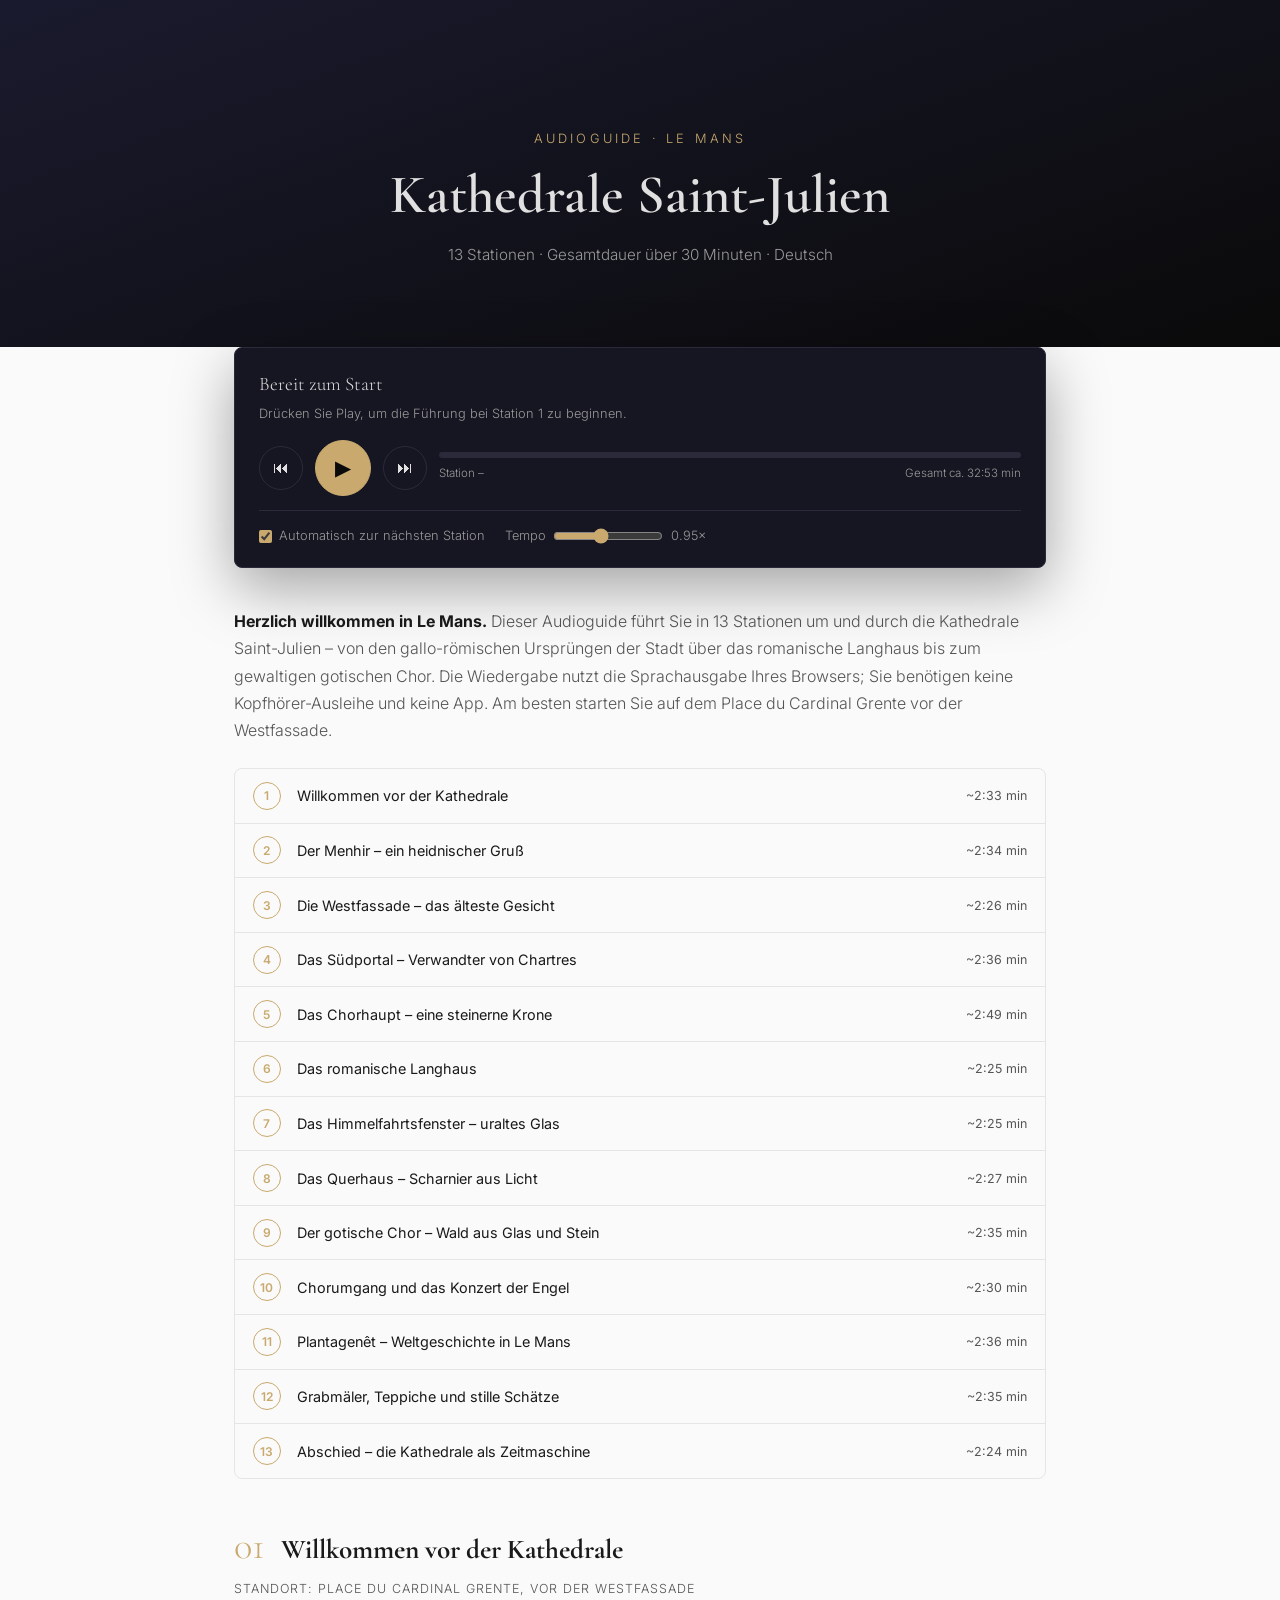
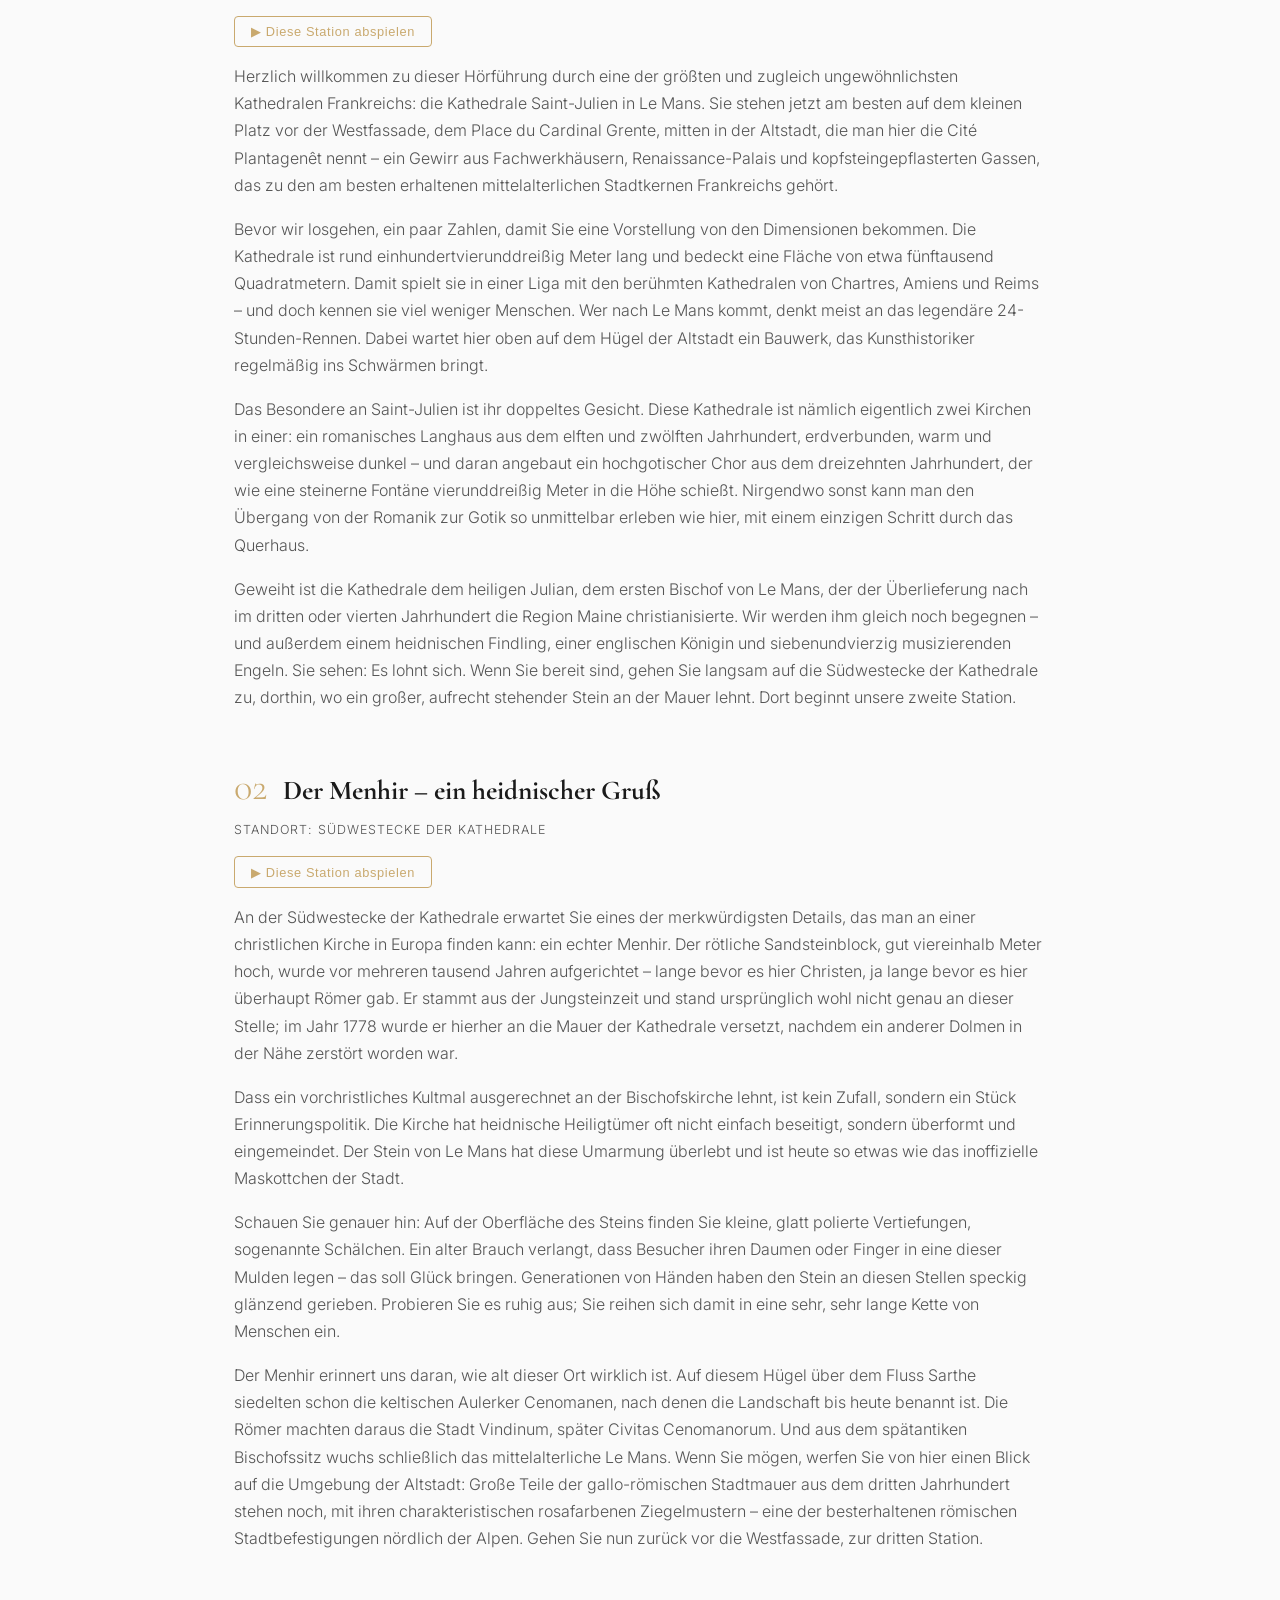
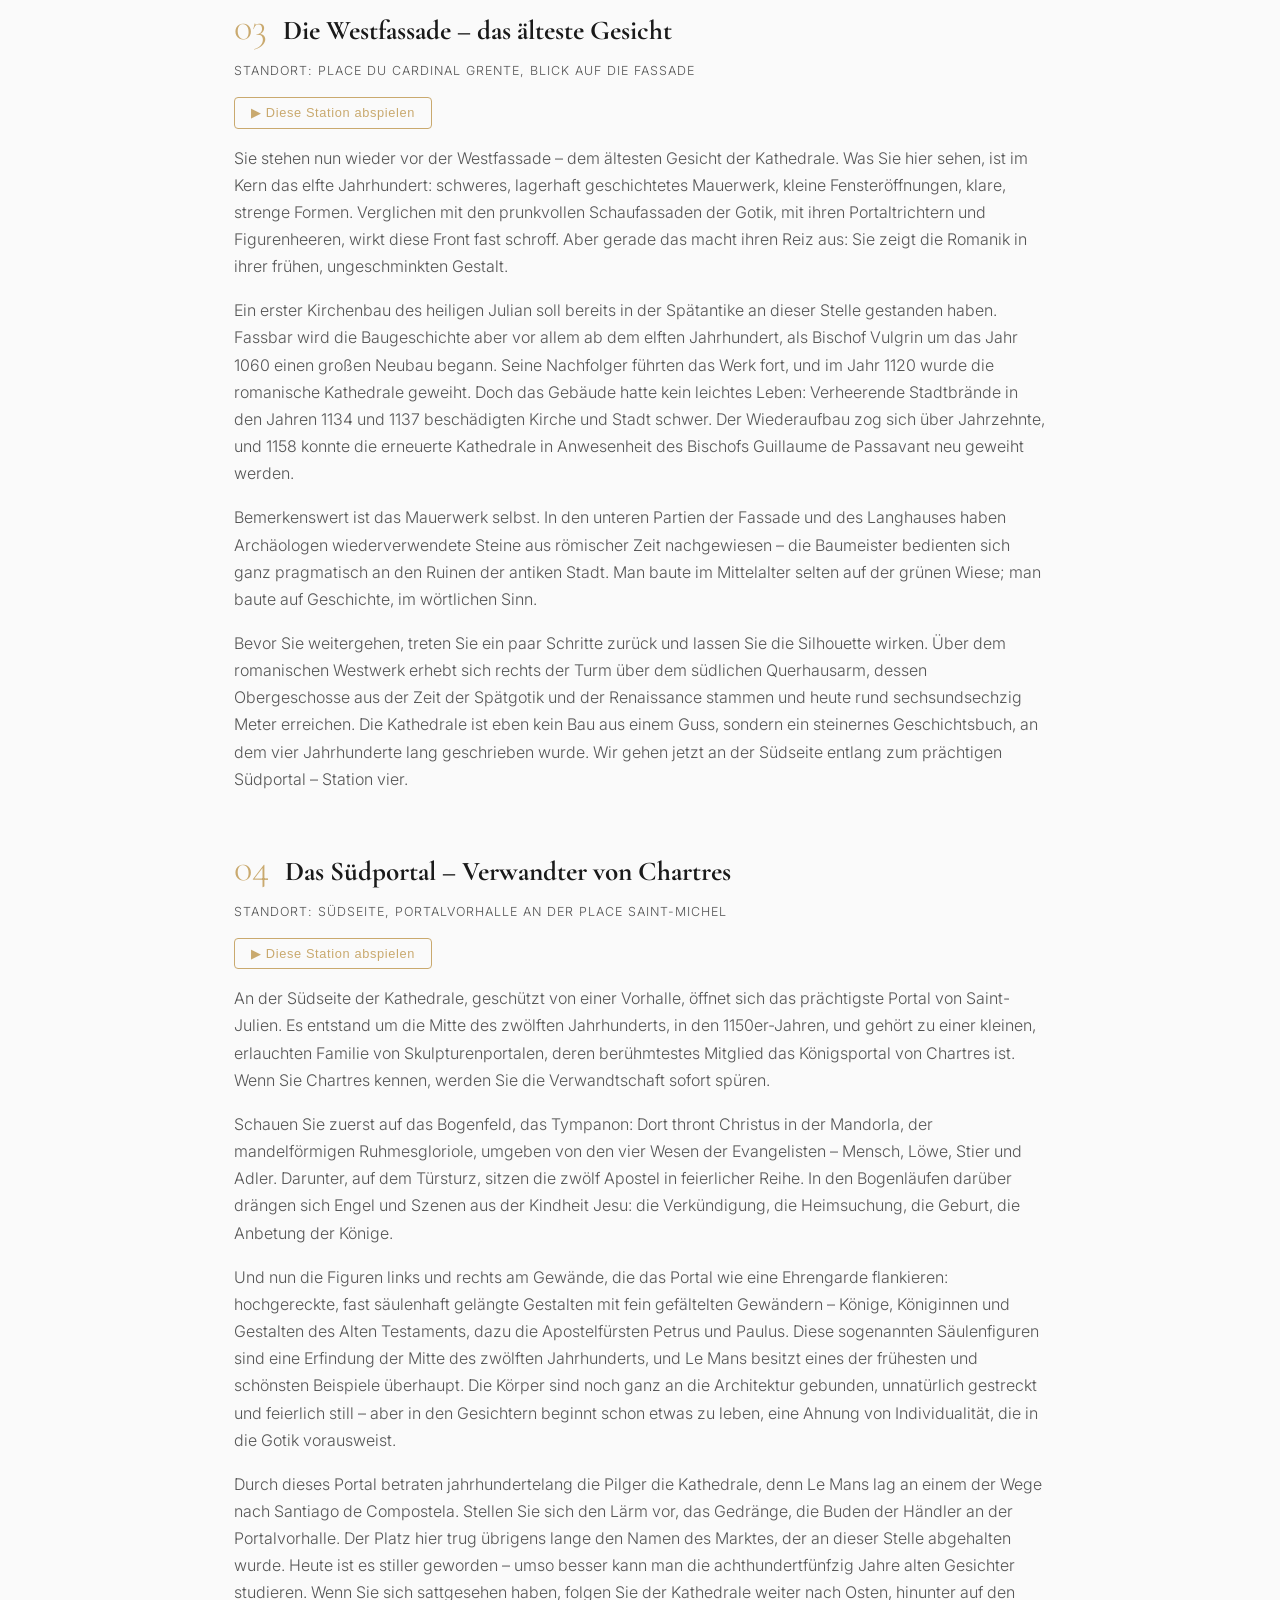
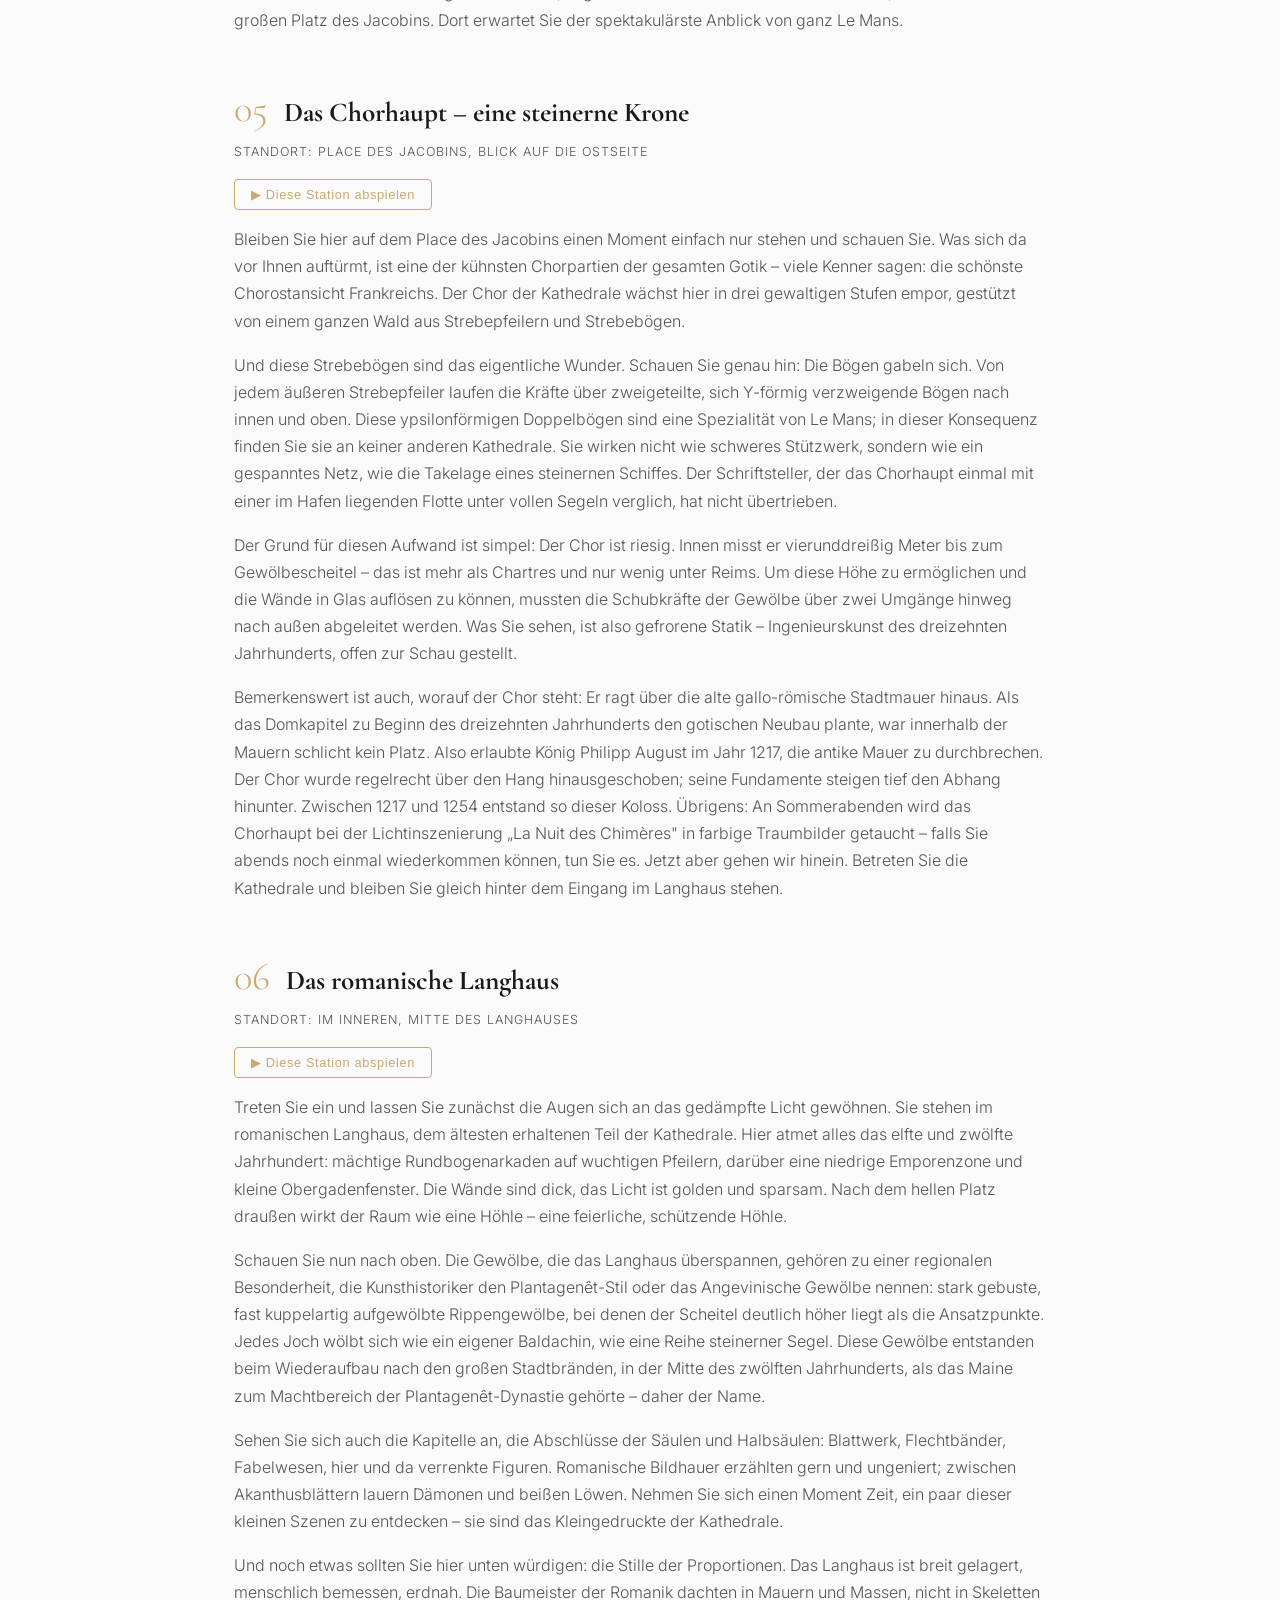
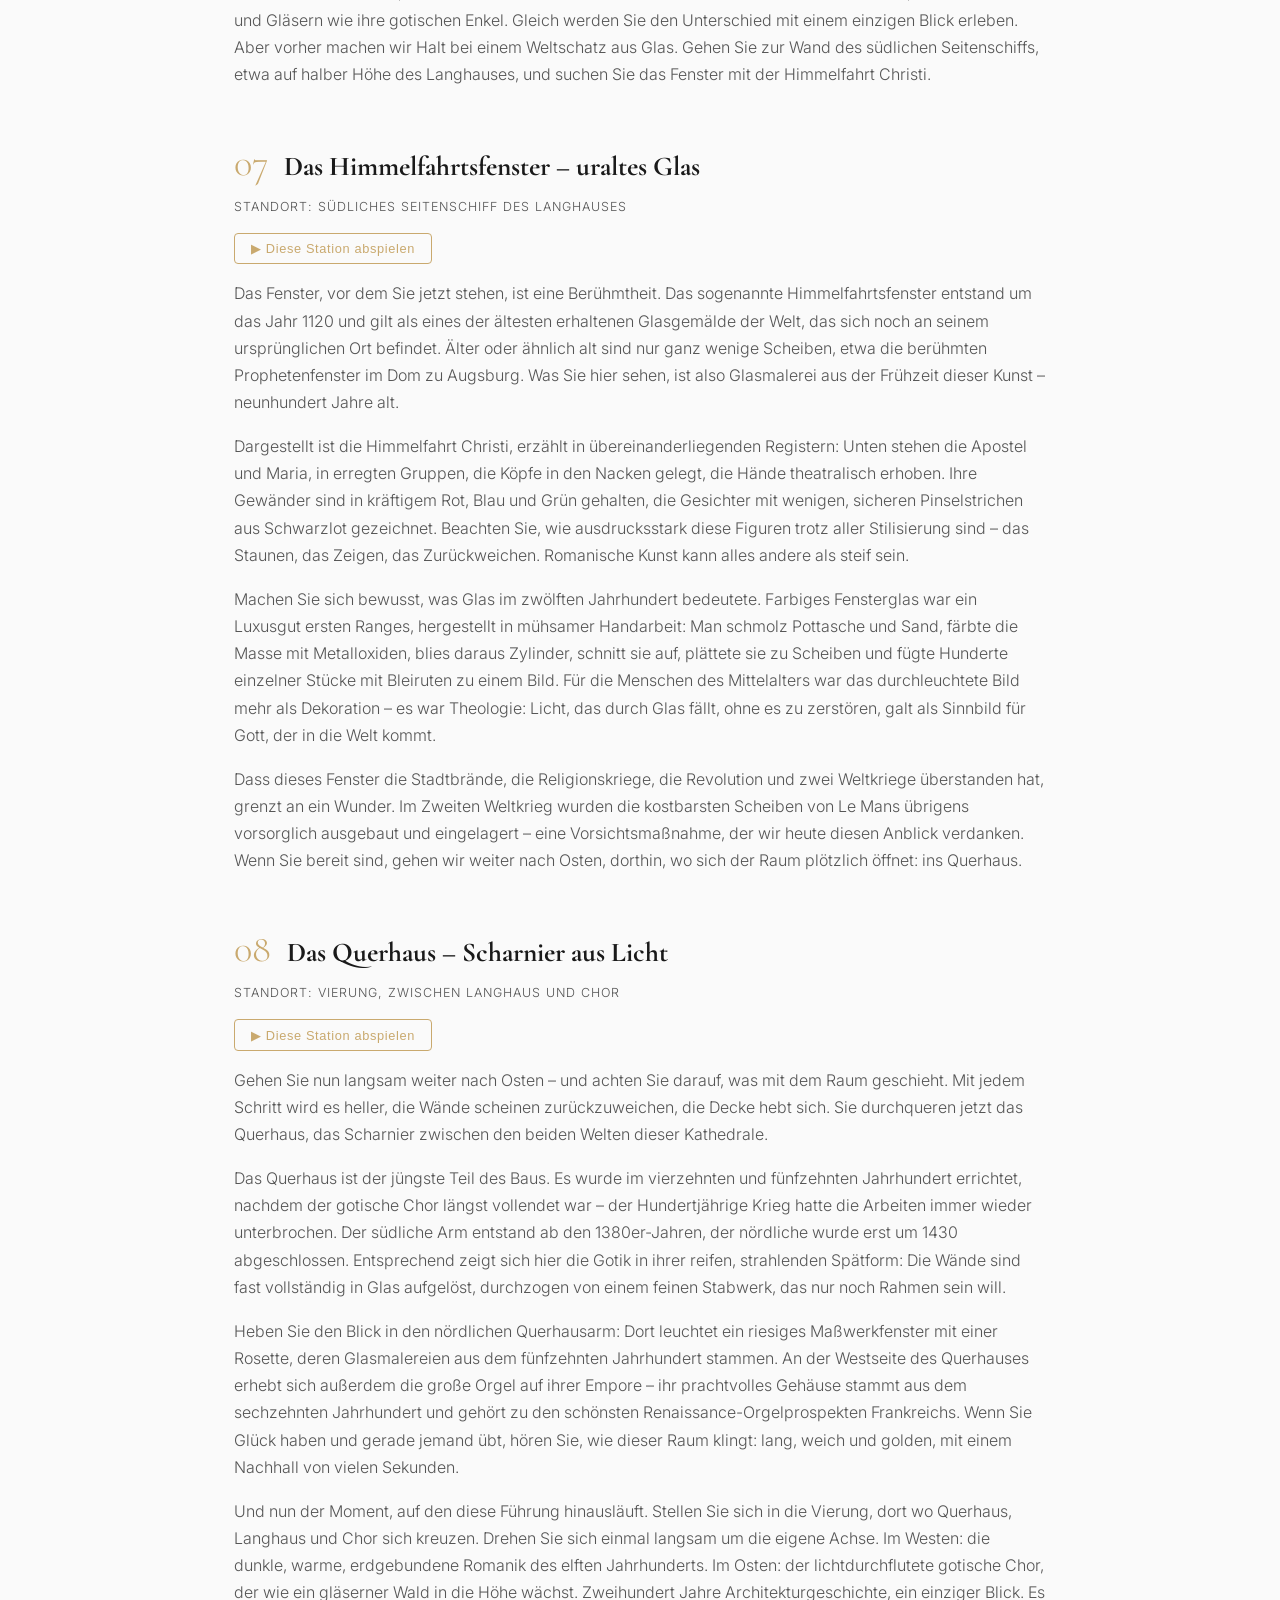
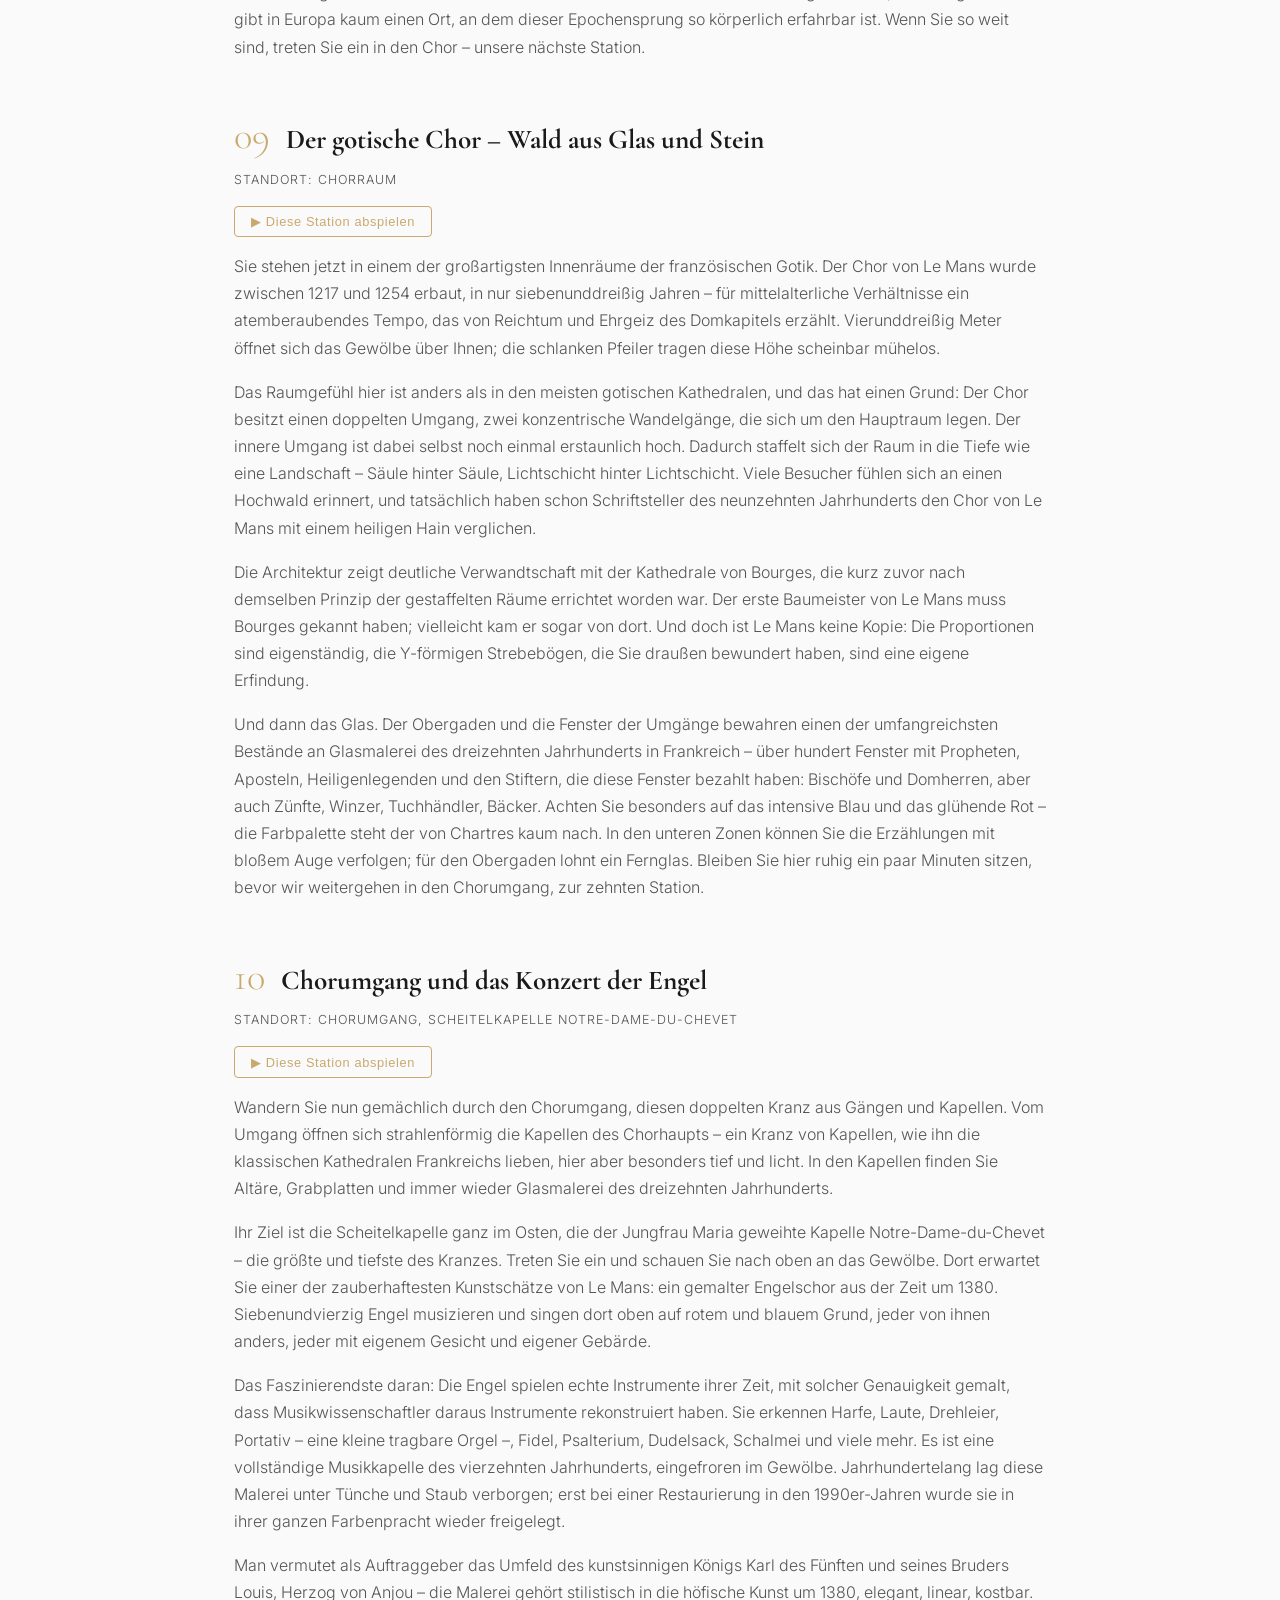
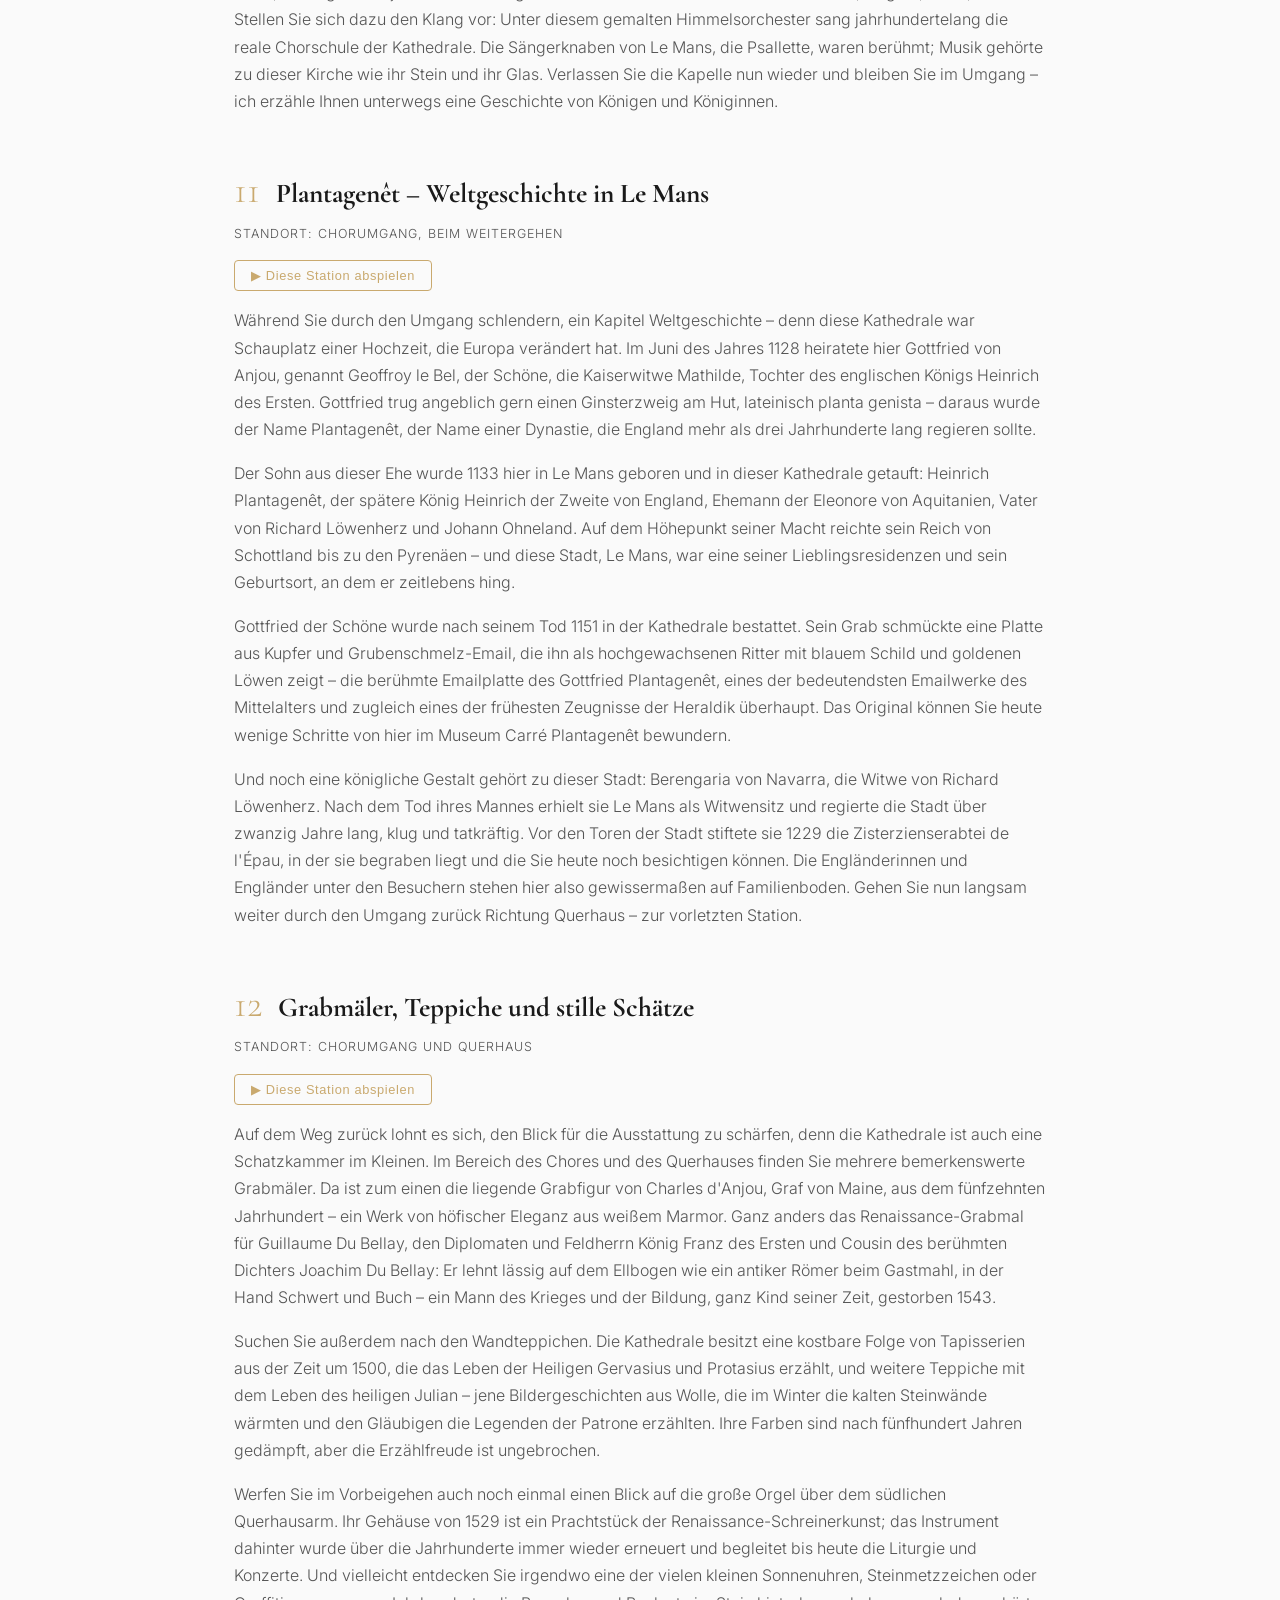
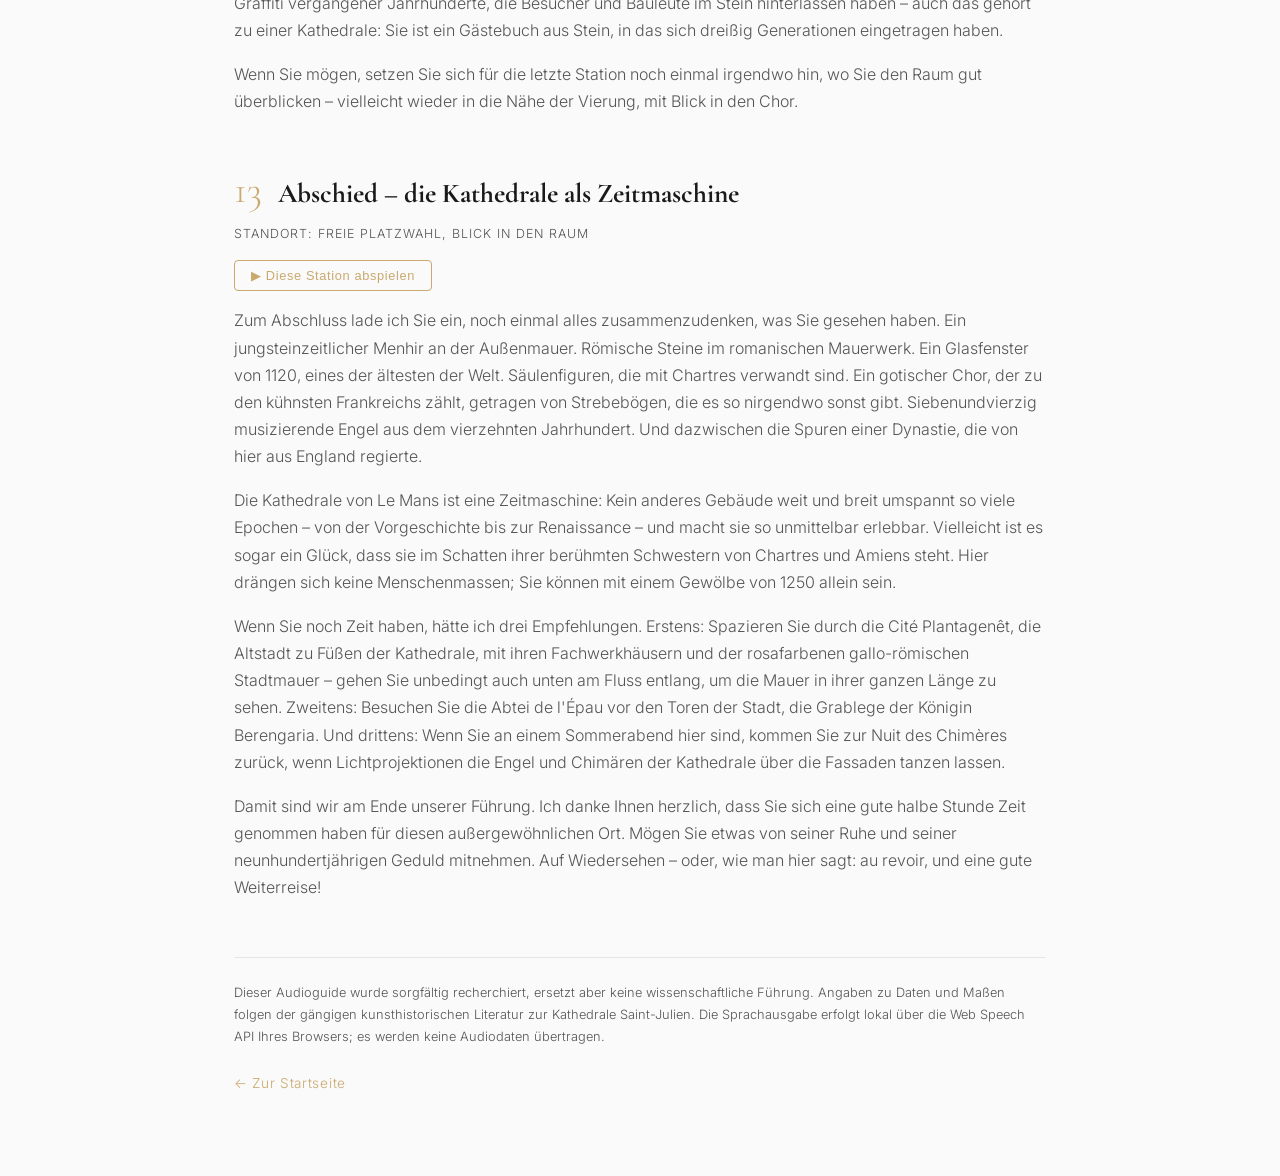
==== audioguide-le-mans.html @ 5ceef184 "Add 30+ minute German audioguide for Le Mans Cathedral 13-station self-guided tour of the Cathédrale" ====
<!DOCTYPE html>
<html lang="de">
<head>
    <meta charset="UTF-8">
    <meta name="viewport" content="width=device-width, initial-scale=1.0, viewport-fit=cover">
    <meta name="description" content="Audioguide für die Kathedrale Saint-Julien in Le Mans – 13 Stationen, über 30 Minuten Hörführung auf Deutsch.">
    <meta property="og:title" content="Audioguide – Kathedrale Saint-Julien, Le Mans">
    <meta property="og:description" content="Hörführung durch die Kathedrale von Le Mans: 13 Stationen, über 30 Minuten, auf Deutsch.">
    <meta property="og:type" content="website">
    <title>Audioguide – Kathedrale Saint-Julien, Le Mans</title>
    <link rel="preconnect" href="https://fonts.googleapis.com">
    <link rel="preconnect" href="https://fonts.gstatic.com" crossorigin>
    <link href="https://fonts.googleapis.com/css2?family=Inter:wght@300;400;500;600;700;800&family=Cormorant+Garamond:ital,wght@0,400;0,600;1,400;1,600&display=swap" rel="stylesheet">
    <link rel="stylesheet" href="style.css">
    <style>
        /* ===== Audioguide page ===== */
        .ag-hero {
            position: relative;
            padding: 8rem 0 5rem;
            background: linear-gradient(160deg, var(--secondary) 0%, var(--primary) 100%);
            color: var(--text-light);
            text-align: center;
        }
        .ag-eyebrow {
            font-size: 0.8rem;
            letter-spacing: 0.25em;
            text-transform: uppercase;
            color: var(--accent);
            margin-bottom: 1rem;
        }
        .ag-hero h1 {
            font-family: var(--font-serif);
            font-weight: 600;
            font-size: clamp(2rem, 5vw, 3.4rem);
            line-height: 1.1;
            margin-bottom: 1rem;
        }
        .ag-hero .ag-sub {
            color: var(--text-muted);
            font-size: 0.95rem;
        }
        .ag-narrow { max-width: 860px; margin: 0 auto; }
        .ag-section { padding: 3rem 0 5rem; }

        /* Sticky player */
        .ag-player {
            position: sticky;
            top: 0;
            z-index: 50;
            background: var(--bg-card-dark);
            border: 1px solid var(--border-dark);
            border-radius: var(--radius-lg);
            padding: 1.25rem 1.5rem;
            margin-top: -3rem;
            box-shadow: 0 20px 60px rgba(0,0,0,0.35);
            color: var(--text-light);
        }
        .ag-player-title {
            font-family: var(--font-serif);
            font-size: 1.2rem;
            margin-bottom: 0.15rem;
        }
        .ag-player-meta {
            color: var(--text-muted);
            font-size: 0.8rem;
            margin-bottom: 0.9rem;
        }
        .ag-controls {
            display: flex;
            align-items: center;
            gap: 0.75rem;
            flex-wrap: wrap;
        }
        .ag-btn {
            appearance: none;
            border: 1px solid var(--border-dark);
            background: transparent;
            color: var(--text-light);
            border-radius: 50%;
            width: 44px;
            height: 44px;
            display: inline-flex;
            align-items: center;
            justify-content: center;
            cursor: pointer;
            transition: all var(--transition);
            font-size: 1rem;
        }
        .ag-btn:hover { border-color: var(--accent); color: var(--accent); }
        .ag-btn-play {
            width: 56px;
            height: 56px;
            background: var(--accent);
            border-color: var(--accent);
            color: var(--primary);
            font-size: 1.3rem;
        }
        .ag-btn-play:hover { background: var(--accent-light); color: var(--primary); }
        .ag-progress-wrap { flex: 1 1 180px; min-width: 140px; }
        .ag-progress {
            height: 6px;
            background: var(--border-dark);
            border-radius: 3px;
            overflow: hidden;
        }
        .ag-progress-bar {
            height: 100%;
            width: 0%;
            background: var(--accent);
            border-radius: 3px;
            transition: width 0.4s linear;
        }
        .ag-progress-label {
            font-size: 0.72rem;
            color: var(--text-muted);
            margin-top: 0.35rem;
            display: flex;
            justify-content: space-between;
        }
        .ag-options {
            display: flex;
            align-items: center;
            gap: 1.25rem;
            flex-wrap: wrap;
            margin-top: 0.9rem;
            padding-top: 0.9rem;
            border-top: 1px solid var(--border-dark);
            font-size: 0.8rem;
            color: var(--text-muted);
        }
        .ag-options label { display: inline-flex; align-items: center; gap: 0.45rem; cursor: pointer; }
        .ag-options input[type="range"] { accent-color: var(--accent); width: 110px; }
        .ag-options input[type="checkbox"] { accent-color: var(--accent); }
        .ag-voice-hint { font-size: 0.72rem; color: var(--text-muted); }
        .ag-unsupported {
            display: none;
            margin-top: 0.9rem;
            font-size: 0.8rem;
            color: #e0a0a0;
        }

        /* Intro / overview */
        .ag-intro { margin: 2.5rem 0 1.5rem; color: var(--text-dark-muted); }
        .ag-intro strong { color: var(--text-dark); }
        .ag-toc {
            margin: 1.5rem 0 3rem;
            border: 1px solid var(--border-light);
            border-radius: var(--radius-lg);
            overflow: hidden;
        }
        .ag-toc-item {
            display: flex;
            align-items: center;
            gap: 1rem;
            width: 100%;
            text-align: left;
            appearance: none;
            background: transparent;
            border: none;
            border-bottom: 1px solid var(--border-light);
            padding: 0.8rem 1.1rem;
            cursor: pointer;
            font-family: var(--font-sans);
            font-size: 0.9rem;
            color: var(--text-dark);
            transition: background var(--transition);
        }
        .ag-toc-item:last-child { border-bottom: none; }
        .ag-toc-item:hover { background: #f0ece3; }
        .ag-toc-item .num {
            flex-shrink: 0;
            width: 28px; height: 28px;
            border-radius: 50%;
            border: 1px solid var(--accent);
            color: var(--accent);
            display: inline-flex;
            align-items: center;
            justify-content: center;
            font-size: 0.75rem;
            font-weight: 600;
        }
        .ag-toc-item .dur { margin-left: auto; color: var(--text-dark-muted); font-size: 0.78rem; white-space: nowrap; }
        .ag-toc-item.active { background: #f0ece3; }
        .ag-toc-item.active .num { background: var(--accent); color: #fff; }

        /* Stations */
        .ag-station {
            margin-bottom: 3.5rem;
            scroll-margin-top: 220px;
        }
        .ag-station-head {
            display: flex;
            align-items: baseline;
            gap: 1rem;
            margin-bottom: 0.75rem;
        }
        .ag-station-num {
            font-family: var(--font-serif);
            font-size: 2.4rem;
            color: var(--accent);
            line-height: 1;
        }
        .ag-station h2 {
            font-family: var(--font-serif);
            font-size: 1.7rem;
            color: var(--text-dark);
            line-height: 1.2;
        }
        .ag-station-loc {
            font-size: 0.78rem;
            letter-spacing: 0.08em;
            text-transform: uppercase;
            color: var(--text-dark-muted);
            margin-bottom: 1rem;
        }
        .ag-station-actions { margin-bottom: 1rem; }
        .ag-play-station {
            appearance: none;
            border: 1px solid var(--accent);
            background: transparent;
            color: var(--accent);
            border-radius: var(--radius);
            padding: 0.45rem 1rem;
            font-size: 0.8rem;
            letter-spacing: 0.05em;
            cursor: pointer;
            transition: all var(--transition);
        }
        .ag-play-station:hover { background: var(--accent); color: #fff; }
        .ag-station.playing .ag-play-station { background: var(--accent); color: #fff; }
        .ag-text p { margin-bottom: 1.05rem; color: var(--text-dark-muted); }
        .ag-text p.spoken-now { color: var(--text-dark); }
        .ag-station.playing .ag-station-num { animation: ag-pulse 2s ease-in-out infinite; }
        @keyframes ag-pulse {
            0%, 100% { opacity: 1; }
            50% { opacity: 0.45; }
        }

        .ag-footer-note {
            margin-top: 3rem;
            padding-top: 1.5rem;
            border-top: 1px solid var(--border-light);
            font-size: 0.8rem;
            color: var(--text-dark-muted);
        }
        .ag-back {
            display: inline-block;
            margin-top: 1.5rem;
            font-size: 0.85rem;
            letter-spacing: 0.05em;
            color: var(--accent);
        }

        @media (max-width: 600px) {
            .ag-player { padding: 1rem; margin-left: -0.5rem; margin-right: -0.5rem; }
            .ag-station { scroll-margin-top: 260px; }
        }
    </style>
</head>
<body>

    <!-- Hero -->
    <header class="ag-hero">
        <div class="container ag-narrow">
            <p class="ag-eyebrow">Audioguide · Le Mans</p>
            <h1>Kathedrale Saint-Julien</h1>
            <p class="ag-sub">13 Stationen · Gesamtdauer über 30 Minuten · Deutsch</p>
        </div>
    </header>

    <section class="ag-section">
        <div class="container ag-narrow">

            <!-- Player -->
            <div class="ag-player" id="agPlayer">
                <p class="ag-player-title" id="agNowTitle">Bereit zum Start</p>
                <p class="ag-player-meta" id="agNowMeta">Drücken Sie Play, um die Führung bei Station 1 zu beginnen.</p>
                <div class="ag-controls">
                    <button class="ag-btn" id="agPrev" aria-label="Vorherige Station" title="Vorherige Station">⏮</button>
                    <button class="ag-btn ag-btn-play" id="agPlay" aria-label="Abspielen / Pause" title="Abspielen / Pause">▶</button>
                    <button class="ag-btn" id="agNext" aria-label="Nächste Station" title="Nächste Station">⏭</button>
                    <div class="ag-progress-wrap">
                        <div class="ag-progress"><div class="ag-progress-bar" id="agBar"></div></div>
                        <div class="ag-progress-label">
                            <span id="agStationLabel">Station –</span>
                            <span id="agTotalLabel"></span>
                        </div>
                    </div>
                </div>
                <div class="ag-options">
                    <label><input type="checkbox" id="agAuto" checked> Automatisch zur nächsten Station</label>
                    <label>Tempo <input type="range" id="agRate" min="0.7" max="1.3" step="0.05" value="0.95"> <span id="agRateVal">0.95×</span></label>
                    <span class="ag-voice-hint" id="agVoiceHint"></span>
                </div>
                <p class="ag-unsupported" id="agUnsupported">
                    Ihr Browser unterstützt leider keine Sprachausgabe (Web Speech API).
                    Sie können die Texte der Stationen unten in Ruhe selbst lesen.
                </p>
            </div>

            <!-- Intro -->
            <div class="ag-intro">
                <p><strong>Herzlich willkommen in Le Mans.</strong> Dieser Audioguide führt Sie in 13 Stationen um und durch die Kathedrale Saint-Julien – von den gallo-römischen Ursprüngen der Stadt über das romanische Langhaus bis zum gewaltigen gotischen Chor. Die Wiedergabe nutzt die Sprachausgabe Ihres Browsers; Sie benötigen keine Kopfhörer-Ausleihe und keine App. Am besten starten Sie auf dem Place du Cardinal Grente vor der Westfassade.</p>
            </div>

            <!-- Table of contents (filled by JS) -->
            <div class="ag-toc" id="agToc"></div>

            <!-- Stations -->

            <article class="ag-station" data-station="1" id="station-1">
                <div class="ag-station-head">
                    <span class="ag-station-num">01</span>
                    <h2>Willkommen vor der Kathedrale</h2>
                </div>
                <p class="ag-station-loc">Standort: Place du Cardinal Grente, vor der Westfassade</p>
                <div class="ag-station-actions"><button class="ag-play-station">▶ Diese Station abspielen</button></div>
                <div class="ag-text">
                    <p>Herzlich willkommen zu dieser Hörführung durch eine der größten und zugleich ungewöhnlichsten Kathedralen Frankreichs: die Kathedrale Saint-Julien in Le Mans. Sie stehen jetzt am besten auf dem kleinen Platz vor der Westfassade, dem Place du Cardinal Grente, mitten in der Altstadt, die man hier die Cité Plantagenêt nennt – ein Gewirr aus Fachwerkhäusern, Renaissance-Palais und kopfsteingepflasterten Gassen, das zu den am besten erhaltenen mittelalterlichen Stadtkernen Frankreichs gehört.</p>
                    <p>Bevor wir losgehen, ein paar Zahlen, damit Sie eine Vorstellung von den Dimensionen bekommen. Die Kathedrale ist rund einhundertvierunddreißig Meter lang und bedeckt eine Fläche von etwa fünftausend Quadratmetern. Damit spielt sie in einer Liga mit den berühmten Kathedralen von Chartres, Amiens und Reims – und doch kennen sie viel weniger Menschen. Wer nach Le Mans kommt, denkt meist an das legendäre 24-Stunden-Rennen. Dabei wartet hier oben auf dem Hügel der Altstadt ein Bauwerk, das Kunsthistoriker regelmäßig ins Schwärmen bringt.</p>
                    <p>Das Besondere an Saint-Julien ist ihr doppeltes Gesicht. Diese Kathedrale ist nämlich eigentlich zwei Kirchen in einer: ein romanisches Langhaus aus dem elften und zwölften Jahrhundert, erdverbunden, warm und vergleichsweise dunkel – und daran angebaut ein hochgotischer Chor aus dem dreizehnten Jahrhundert, der wie eine steinerne Fontäne vierunddreißig Meter in die Höhe schießt. Nirgendwo sonst kann man den Übergang von der Romanik zur Gotik so unmittelbar erleben wie hier, mit einem einzigen Schritt durch das Querhaus.</p>
                    <p>Geweiht ist die Kathedrale dem heiligen Julian, dem ersten Bischof von Le Mans, der der Überlieferung nach im dritten oder vierten Jahrhundert die Region Maine christianisierte. Wir werden ihm gleich noch begegnen – und außerdem einem heidnischen Findling, einer englischen Königin und siebenundvierzig musizierenden Engeln. Sie sehen: Es lohnt sich. Wenn Sie bereit sind, gehen Sie langsam auf die Südwestecke der Kathedrale zu, dorthin, wo ein großer, aufrecht stehender Stein an der Mauer lehnt. Dort beginnt unsere zweite Station.</p>
                </div>
            </article>

            <article class="ag-station" data-station="2" id="station-2">
                <div class="ag-station-head">
                    <span class="ag-station-num">02</span>
                    <h2>Der Menhir – ein heidnischer Gruß</h2>
                </div>
                <p class="ag-station-loc">Standort: Südwestecke der Kathedrale</p>
                <div class="ag-station-actions"><button class="ag-play-station">▶ Diese Station abspielen</button></div>
                <div class="ag-text">
                    <p>An der Südwestecke der Kathedrale erwartet Sie eines der merkwürdigsten Details, das man an einer christlichen Kirche in Europa finden kann: ein echter Menhir. Der rötliche Sandsteinblock, gut viereinhalb Meter hoch, wurde vor mehreren tausend Jahren aufgerichtet – lange bevor es hier Christen, ja lange bevor es hier überhaupt Römer gab. Er stammt aus der Jungsteinzeit und stand ursprünglich wohl nicht genau an dieser Stelle; im Jahr 1778 wurde er hierher an die Mauer der Kathedrale versetzt, nachdem ein anderer Dolmen in der Nähe zerstört worden war.</p>
                    <p>Dass ein vorchristliches Kultmal ausgerechnet an der Bischofskirche lehnt, ist kein Zufall, sondern ein Stück Erinnerungspolitik. Die Kirche hat heidnische Heiligtümer oft nicht einfach beseitigt, sondern überformt und eingemeindet. Der Stein von Le Mans hat diese Umarmung überlebt und ist heute so etwas wie das inoffizielle Maskottchen der Stadt.</p>
                    <p>Schauen Sie genauer hin: Auf der Oberfläche des Steins finden Sie kleine, glatt polierte Vertiefungen, sogenannte Schälchen. Ein alter Brauch verlangt, dass Besucher ihren Daumen oder Finger in eine dieser Mulden legen – das soll Glück bringen. Generationen von Händen haben den Stein an diesen Stellen speckig glänzend gerieben. Probieren Sie es ruhig aus; Sie reihen sich damit in eine sehr, sehr lange Kette von Menschen ein.</p>
                    <p>Der Menhir erinnert uns daran, wie alt dieser Ort wirklich ist. Auf diesem Hügel über dem Fluss Sarthe siedelten schon die keltischen Aulerker Cenomanen, nach denen die Landschaft bis heute benannt ist. Die Römer machten daraus die Stadt Vindinum, später Civitas Cenomanorum. Und aus dem spätantiken Bischofssitz wuchs schließlich das mittelalterliche Le Mans. Wenn Sie mögen, werfen Sie von hier einen Blick auf die Umgebung der Altstadt: Große Teile der gallo-römischen Stadtmauer aus dem dritten Jahrhundert stehen noch, mit ihren charakteristischen rosafarbenen Ziegelmustern – eine der besterhaltenen römischen Stadtbefestigungen nördlich der Alpen. Gehen Sie nun zurück vor die Westfassade, zur dritten Station.</p>
                </div>
            </article>

            <article class="ag-station" data-station="3" id="station-3">
                <div class="ag-station-head">
                    <span class="ag-station-num">03</span>
                    <h2>Die Westfassade – das älteste Gesicht</h2>
                </div>
                <p class="ag-station-loc">Standort: Place du Cardinal Grente, Blick auf die Fassade</p>
                <div class="ag-station-actions"><button class="ag-play-station">▶ Diese Station abspielen</button></div>
                <div class="ag-text">
                    <p>Sie stehen nun wieder vor der Westfassade – dem ältesten Gesicht der Kathedrale. Was Sie hier sehen, ist im Kern das elfte Jahrhundert: schweres, lagerhaft geschichtetes Mauerwerk, kleine Fensteröffnungen, klare, strenge Formen. Verglichen mit den prunkvollen Schaufassaden der Gotik, mit ihren Portaltrichtern und Figurenheeren, wirkt diese Front fast schroff. Aber gerade das macht ihren Reiz aus: Sie zeigt die Romanik in ihrer frühen, ungeschminkten Gestalt.</p>
                    <p>Ein erster Kirchenbau des heiligen Julian soll bereits in der Spätantike an dieser Stelle gestanden haben. Fassbar wird die Baugeschichte aber vor allem ab dem elften Jahrhundert, als Bischof Vulgrin um das Jahr 1060 einen großen Neubau begann. Seine Nachfolger führten das Werk fort, und im Jahr 1120 wurde die romanische Kathedrale geweiht. Doch das Gebäude hatte kein leichtes Leben: Verheerende Stadtbrände in den Jahren 1134 und 1137 beschädigten Kirche und Stadt schwer. Der Wiederaufbau zog sich über Jahrzehnte, und 1158 konnte die erneuerte Kathedrale in Anwesenheit des Bischofs Guillaume de Passavant neu geweiht werden.</p>
                    <p>Bemerkenswert ist das Mauerwerk selbst. In den unteren Partien der Fassade und des Langhauses haben Archäologen wiederverwendete Steine aus römischer Zeit nachgewiesen – die Baumeister bedienten sich ganz pragmatisch an den Ruinen der antiken Stadt. Man baute im Mittelalter selten auf der grünen Wiese; man baute auf Geschichte, im wörtlichen Sinn.</p>
                    <p>Bevor Sie weitergehen, treten Sie ein paar Schritte zurück und lassen Sie die Silhouette wirken. Über dem romanischen Westwerk erhebt sich rechts der Turm über dem südlichen Querhausarm, dessen Obergeschosse aus der Zeit der Spätgotik und der Renaissance stammen und heute rund sechsundsechzig Meter erreichen. Die Kathedrale ist eben kein Bau aus einem Guss, sondern ein steinernes Geschichtsbuch, an dem vier Jahrhunderte lang geschrieben wurde. Wir gehen jetzt an der Südseite entlang zum prächtigen Südportal – Station vier.</p>
                </div>
            </article>

            <article class="ag-station" data-station="4" id="station-4">
                <div class="ag-station-head">
                    <span class="ag-station-num">04</span>
                    <h2>Das Südportal – Verwandter von Chartres</h2>
                </div>
                <p class="ag-station-loc">Standort: Südseite, Portalvorhalle an der Place Saint-Michel</p>
                <div class="ag-station-actions"><button class="ag-play-station">▶ Diese Station abspielen</button></div>
                <div class="ag-text">
                    <p>An der Südseite der Kathedrale, geschützt von einer Vorhalle, öffnet sich das prächtigste Portal von Saint-Julien. Es entstand um die Mitte des zwölften Jahrhunderts, in den 1150er-Jahren, und gehört zu einer kleinen, erlauchten Familie von Skulpturenportalen, deren berühmtestes Mitglied das Königsportal von Chartres ist. Wenn Sie Chartres kennen, werden Sie die Verwandtschaft sofort spüren.</p>
                    <p>Schauen Sie zuerst auf das Bogenfeld, das Tympanon: Dort thront Christus in der Mandorla, der mandelförmigen Ruhmesgloriole, umgeben von den vier Wesen der Evangelisten – Mensch, Löwe, Stier und Adler. Darunter, auf dem Türsturz, sitzen die zwölf Apostel in feierlicher Reihe. In den Bogenläufen darüber drängen sich Engel und Szenen aus der Kindheit Jesu: die Verkündigung, die Heimsuchung, die Geburt, die Anbetung der Könige.</p>
                    <p>Und nun die Figuren links und rechts am Gewände, die das Portal wie eine Ehrengarde flankieren: hochgereckte, fast säulenhaft gelängte Gestalten mit fein gefältelten Gewändern – Könige, Königinnen und Gestalten des Alten Testaments, dazu die Apostelfürsten Petrus und Paulus. Diese sogenannten Säulenfiguren sind eine Erfindung der Mitte des zwölften Jahrhunderts, und Le Mans besitzt eines der frühesten und schönsten Beispiele überhaupt. Die Körper sind noch ganz an die Architektur gebunden, unnatürlich gestreckt und feierlich still – aber in den Gesichtern beginnt schon etwas zu leben, eine Ahnung von Individualität, die in die Gotik vorausweist.</p>
                    <p>Durch dieses Portal betraten jahrhundertelang die Pilger die Kathedrale, denn Le Mans lag an einem der Wege nach Santiago de Compostela. Stellen Sie sich den Lärm vor, das Gedränge, die Buden der Händler an der Portalvorhalle. Der Platz hier trug übrigens lange den Namen des Marktes, der an dieser Stelle abgehalten wurde. Heute ist es stiller geworden – umso besser kann man die achthundertfünfzig Jahre alten Gesichter studieren. Wenn Sie sich sattgesehen haben, folgen Sie der Kathedrale weiter nach Osten, hinunter auf den großen Platz des Jacobins. Dort erwartet Sie der spektakulärste Anblick von ganz Le Mans.</p>
                </div>
            </article>

            <article class="ag-station" data-station="5" id="station-5">
                <div class="ag-station-head">
                    <span class="ag-station-num">05</span>
                    <h2>Das Chorhaupt – eine steinerne Krone</h2>
                </div>
                <p class="ag-station-loc">Standort: Place des Jacobins, Blick auf die Ostseite</p>
                <div class="ag-station-actions"><button class="ag-play-station">▶ Diese Station abspielen</button></div>
                <div class="ag-text">
                    <p>Bleiben Sie hier auf dem Place des Jacobins einen Moment einfach nur stehen und schauen Sie. Was sich da vor Ihnen auftürmt, ist eine der kühnsten Chorpartien der gesamten Gotik – viele Kenner sagen: die schönste Chorostansicht Frankreichs. Der Chor der Kathedrale wächst hier in drei gewaltigen Stufen empor, gestützt von einem ganzen Wald aus Strebepfeilern und Strebebögen.</p>
                    <p>Und diese Strebebögen sind das eigentliche Wunder. Schauen Sie genau hin: Die Bögen gabeln sich. Von jedem äußeren Strebepfeiler laufen die Kräfte über zweigeteilte, sich Y-förmig verzweigende Bögen nach innen und oben. Diese ypsilonförmigen Doppelbögen sind eine Spezialität von Le Mans; in dieser Konsequenz finden Sie sie an keiner anderen Kathedrale. Sie wirken nicht wie schweres Stützwerk, sondern wie ein gespanntes Netz, wie die Takelage eines steinernen Schiffes. Der Schriftsteller, der das Chorhaupt einmal mit einer im Hafen liegenden Flotte unter vollen Segeln verglich, hat nicht übertrieben.</p>
                    <p>Der Grund für diesen Aufwand ist simpel: Der Chor ist riesig. Innen misst er vierunddreißig Meter bis zum Gewölbescheitel – das ist mehr als Chartres und nur wenig unter Reims. Um diese Höhe zu ermöglichen und die Wände in Glas auflösen zu können, mussten die Schubkräfte der Gewölbe über zwei Umgänge hinweg nach außen abgeleitet werden. Was Sie sehen, ist also gefrorene Statik – Ingenieurskunst des dreizehnten Jahrhunderts, offen zur Schau gestellt.</p>
                    <p>Bemerkenswert ist auch, worauf der Chor steht: Er ragt über die alte gallo-römische Stadtmauer hinaus. Als das Domkapitel zu Beginn des dreizehnten Jahrhunderts den gotischen Neubau plante, war innerhalb der Mauern schlicht kein Platz. Also erlaubte König Philipp August im Jahr 1217, die antike Mauer zu durchbrechen. Der Chor wurde regelrecht über den Hang hinausgeschoben; seine Fundamente steigen tief den Abhang hinunter. Zwischen 1217 und 1254 entstand so dieser Koloss. Übrigens: An Sommerabenden wird das Chorhaupt bei der Lichtinszenierung „La Nuit des Chimères" in farbige Traumbilder getaucht – falls Sie abends noch einmal wiederkommen können, tun Sie es. Jetzt aber gehen wir hinein. Betreten Sie die Kathedrale und bleiben Sie gleich hinter dem Eingang im Langhaus stehen.</p>
                </div>
            </article>

            <article class="ag-station" data-station="6" id="station-6">
                <div class="ag-station-head">
                    <span class="ag-station-num">06</span>
                    <h2>Das romanische Langhaus</h2>
                </div>
                <p class="ag-station-loc">Standort: Im Inneren, Mitte des Langhauses</p>
                <div class="ag-station-actions"><button class="ag-play-station">▶ Diese Station abspielen</button></div>
                <div class="ag-text">
                    <p>Treten Sie ein und lassen Sie zunächst die Augen sich an das gedämpfte Licht gewöhnen. Sie stehen im romanischen Langhaus, dem ältesten erhaltenen Teil der Kathedrale. Hier atmet alles das elfte und zwölfte Jahrhundert: mächtige Rundbogenarkaden auf wuchtigen Pfeilern, darüber eine niedrige Emporenzone und kleine Obergadenfenster. Die Wände sind dick, das Licht ist golden und sparsam. Nach dem hellen Platz draußen wirkt der Raum wie eine Höhle – eine feierliche, schützende Höhle.</p>
                    <p>Schauen Sie nun nach oben. Die Gewölbe, die das Langhaus überspannen, gehören zu einer regionalen Besonderheit, die Kunsthistoriker den Plantagenêt-Stil oder das Angevinische Gewölbe nennen: stark gebuste, fast kuppelartig aufgewölbte Rippengewölbe, bei denen der Scheitel deutlich höher liegt als die Ansatzpunkte. Jedes Joch wölbt sich wie ein eigener Baldachin, wie eine Reihe steinerner Segel. Diese Gewölbe entstanden beim Wiederaufbau nach den großen Stadtbränden, in der Mitte des zwölften Jahrhunderts, als das Maine zum Machtbereich der Plantagenêt-Dynastie gehörte – daher der Name.</p>
                    <p>Sehen Sie sich auch die Kapitelle an, die Abschlüsse der Säulen und Halbsäulen: Blattwerk, Flechtbänder, Fabelwesen, hier und da verrenkte Figuren. Romanische Bildhauer erzählten gern und ungeniert; zwischen Akanthusblättern lauern Dämonen und beißen Löwen. Nehmen Sie sich einen Moment Zeit, ein paar dieser kleinen Szenen zu entdecken – sie sind das Kleingedruckte der Kathedrale.</p>
                    <p>Und noch etwas sollten Sie hier unten würdigen: die Stille der Proportionen. Das Langhaus ist breit gelagert, menschlich bemessen, erdnah. Die Baumeister der Romanik dachten in Mauern und Massen, nicht in Skeletten und Gläsern wie ihre gotischen Enkel. Gleich werden Sie den Unterschied mit einem einzigen Blick erleben. Aber vorher machen wir Halt bei einem Weltschatz aus Glas. Gehen Sie zur Wand des südlichen Seitenschiffs, etwa auf halber Höhe des Langhauses, und suchen Sie das Fenster mit der Himmelfahrt Christi.</p>
                </div>
            </article>

            <article class="ag-station" data-station="7" id="station-7">
                <div class="ag-station-head">
                    <span class="ag-station-num">07</span>
                    <h2>Das Himmelfahrtsfenster – uraltes Glas</h2>
                </div>
                <p class="ag-station-loc">Standort: Südliches Seitenschiff des Langhauses</p>
                <div class="ag-station-actions"><button class="ag-play-station">▶ Diese Station abspielen</button></div>
                <div class="ag-text">
                    <p>Das Fenster, vor dem Sie jetzt stehen, ist eine Berühmtheit. Das sogenannte Himmelfahrtsfenster entstand um das Jahr 1120 und gilt als eines der ältesten erhaltenen Glasgemälde der Welt, das sich noch an seinem ursprünglichen Ort befindet. Älter oder ähnlich alt sind nur ganz wenige Scheiben, etwa die berühmten Prophetenfenster im Dom zu Augsburg. Was Sie hier sehen, ist also Glasmalerei aus der Frühzeit dieser Kunst – neunhundert Jahre alt.</p>
                    <p>Dargestellt ist die Himmelfahrt Christi, erzählt in übereinanderliegenden Registern: Unten stehen die Apostel und Maria, in erregten Gruppen, die Köpfe in den Nacken gelegt, die Hände theatralisch erhoben. Ihre Gewänder sind in kräftigem Rot, Blau und Grün gehalten, die Gesichter mit wenigen, sicheren Pinselstrichen aus Schwarzlot gezeichnet. Beachten Sie, wie ausdrucksstark diese Figuren trotz aller Stilisierung sind – das Staunen, das Zeigen, das Zurückweichen. Romanische Kunst kann alles andere als steif sein.</p>
                    <p>Machen Sie sich bewusst, was Glas im zwölften Jahrhundert bedeutete. Farbiges Fensterglas war ein Luxusgut ersten Ranges, hergestellt in mühsamer Handarbeit: Man schmolz Pottasche und Sand, färbte die Masse mit Metalloxiden, blies daraus Zylinder, schnitt sie auf, plättete sie zu Scheiben und fügte Hunderte einzelner Stücke mit Bleiruten zu einem Bild. Für die Menschen des Mittelalters war das durchleuchtete Bild mehr als Dekoration – es war Theologie: Licht, das durch Glas fällt, ohne es zu zerstören, galt als Sinnbild für Gott, der in die Welt kommt.</p>
                    <p>Dass dieses Fenster die Stadtbrände, die Religionskriege, die Revolution und zwei Weltkriege überstanden hat, grenzt an ein Wunder. Im Zweiten Weltkrieg wurden die kostbarsten Scheiben von Le Mans übrigens vorsorglich ausgebaut und eingelagert – eine Vorsichtsmaßnahme, der wir heute diesen Anblick verdanken. Wenn Sie bereit sind, gehen wir weiter nach Osten, dorthin, wo sich der Raum plötzlich öffnet: ins Querhaus.</p>
                </div>
            </article>

            <article class="ag-station" data-station="8" id="station-8">
                <div class="ag-station-head">
                    <span class="ag-station-num">08</span>
                    <h2>Das Querhaus – Scharnier aus Licht</h2>
                </div>
                <p class="ag-station-loc">Standort: Vierung, zwischen Langhaus und Chor</p>
                <div class="ag-station-actions"><button class="ag-play-station">▶ Diese Station abspielen</button></div>
                <div class="ag-text">
                    <p>Gehen Sie nun langsam weiter nach Osten – und achten Sie darauf, was mit dem Raum geschieht. Mit jedem Schritt wird es heller, die Wände scheinen zurückzuweichen, die Decke hebt sich. Sie durchqueren jetzt das Querhaus, das Scharnier zwischen den beiden Welten dieser Kathedrale.</p>
                    <p>Das Querhaus ist der jüngste Teil des Baus. Es wurde im vierzehnten und fünfzehnten Jahrhundert errichtet, nachdem der gotische Chor längst vollendet war – der Hundertjährige Krieg hatte die Arbeiten immer wieder unterbrochen. Der südliche Arm entstand ab den 1380er-Jahren, der nördliche wurde erst um 1430 abgeschlossen. Entsprechend zeigt sich hier die Gotik in ihrer reifen, strahlenden Spätform: Die Wände sind fast vollständig in Glas aufgelöst, durchzogen von einem feinen Stabwerk, das nur noch Rahmen sein will.</p>
                    <p>Heben Sie den Blick in den nördlichen Querhausarm: Dort leuchtet ein riesiges Maßwerkfenster mit einer Rosette, deren Glasmalereien aus dem fünfzehnten Jahrhundert stammen. An der Westseite des Querhauses erhebt sich außerdem die große Orgel auf ihrer Empore – ihr prachtvolles Gehäuse stammt aus dem sechzehnten Jahrhundert und gehört zu den schönsten Renaissance-Orgelprospekten Frankreichs. Wenn Sie Glück haben und gerade jemand übt, hören Sie, wie dieser Raum klingt: lang, weich und golden, mit einem Nachhall von vielen Sekunden.</p>
                    <p>Und nun der Moment, auf den diese Führung hinausläuft. Stellen Sie sich in die Vierung, dort wo Querhaus, Langhaus und Chor sich kreuzen. Drehen Sie sich einmal langsam um die eigene Achse. Im Westen: die dunkle, warme, erdgebundene Romanik des elften Jahrhunderts. Im Osten: der lichtdurchflutete gotische Chor, der wie ein gläserner Wald in die Höhe wächst. Zweihundert Jahre Architekturgeschichte, ein einziger Blick. Es gibt in Europa kaum einen Ort, an dem dieser Epochensprung so körperlich erfahrbar ist. Wenn Sie so weit sind, treten Sie ein in den Chor – unsere nächste Station.</p>
                </div>
            </article>

            <article class="ag-station" data-station="9" id="station-9">
                <div class="ag-station-head">
                    <span class="ag-station-num">09</span>
                    <h2>Der gotische Chor – Wald aus Glas und Stein</h2>
                </div>
                <p class="ag-station-loc">Standort: Chorraum</p>
                <div class="ag-station-actions"><button class="ag-play-station">▶ Diese Station abspielen</button></div>
                <div class="ag-text">
                    <p>Sie stehen jetzt in einem der großartigsten Innenräume der französischen Gotik. Der Chor von Le Mans wurde zwischen 1217 und 1254 erbaut, in nur siebenunddreißig Jahren – für mittelalterliche Verhältnisse ein atemberaubendes Tempo, das von Reichtum und Ehrgeiz des Domkapitels erzählt. Vierunddreißig Meter öffnet sich das Gewölbe über Ihnen; die schlanken Pfeiler tragen diese Höhe scheinbar mühelos.</p>
                    <p>Das Raumgefühl hier ist anders als in den meisten gotischen Kathedralen, und das hat einen Grund: Der Chor besitzt einen doppelten Umgang, zwei konzentrische Wandelgänge, die sich um den Hauptraum legen. Der innere Umgang ist dabei selbst noch einmal erstaunlich hoch. Dadurch staffelt sich der Raum in die Tiefe wie eine Landschaft – Säule hinter Säule, Lichtschicht hinter Lichtschicht. Viele Besucher fühlen sich an einen Hochwald erinnert, und tatsächlich haben schon Schriftsteller des neunzehnten Jahrhunderts den Chor von Le Mans mit einem heiligen Hain verglichen.</p>
                    <p>Die Architektur zeigt deutliche Verwandtschaft mit der Kathedrale von Bourges, die kurz zuvor nach demselben Prinzip der gestaffelten Räume errichtet worden war. Der erste Baumeister von Le Mans muss Bourges gekannt haben; vielleicht kam er sogar von dort. Und doch ist Le Mans keine Kopie: Die Proportionen sind eigenständig, die Y-förmigen Strebebögen, die Sie draußen bewundert haben, sind eine eigene Erfindung.</p>
                    <p>Und dann das Glas. Der Obergaden und die Fenster der Umgänge bewahren einen der umfangreichsten Bestände an Glasmalerei des dreizehnten Jahrhunderts in Frankreich – über hundert Fenster mit Propheten, Aposteln, Heiligenlegenden und den Stiftern, die diese Fenster bezahlt haben: Bischöfe und Domherren, aber auch Zünfte, Winzer, Tuchhändler, Bäcker. Achten Sie besonders auf das intensive Blau und das glühende Rot – die Farbpalette steht der von Chartres kaum nach. In den unteren Zonen können Sie die Erzählungen mit bloßem Auge verfolgen; für den Obergaden lohnt ein Fernglas. Bleiben Sie hier ruhig ein paar Minuten sitzen, bevor wir weitergehen in den Chorumgang, zur zehnten Station.</p>
                </div>
            </article>

            <article class="ag-station" data-station="10" id="station-10">
                <div class="ag-station-head">
                    <span class="ag-station-num">10</span>
                    <h2>Chorumgang und das Konzert der Engel</h2>
                </div>
                <p class="ag-station-loc">Standort: Chorumgang, Scheitelkapelle Notre-Dame-du-Chevet</p>
                <div class="ag-station-actions"><button class="ag-play-station">▶ Diese Station abspielen</button></div>
                <div class="ag-text">
                    <p>Wandern Sie nun gemächlich durch den Chorumgang, diesen doppelten Kranz aus Gängen und Kapellen. Vom Umgang öffnen sich strahlenförmig die Kapellen des Chorhaupts – ein Kranz von Kapellen, wie ihn die klassischen Kathedralen Frankreichs lieben, hier aber besonders tief und licht. In den Kapellen finden Sie Altäre, Grabplatten und immer wieder Glasmalerei des dreizehnten Jahrhunderts.</p>
                    <p>Ihr Ziel ist die Scheitelkapelle ganz im Osten, die der Jungfrau Maria geweihte Kapelle Notre-Dame-du-Chevet – die größte und tiefste des Kranzes. Treten Sie ein und schauen Sie nach oben an das Gewölbe. Dort erwartet Sie einer der zauberhaftesten Kunstschätze von Le Mans: ein gemalter Engelschor aus der Zeit um 1380. Siebenundvierzig Engel musizieren und singen dort oben auf rotem und blauem Grund, jeder von ihnen anders, jeder mit eigenem Gesicht und eigener Gebärde.</p>
                    <p>Das Faszinierendste daran: Die Engel spielen echte Instrumente ihrer Zeit, mit solcher Genauigkeit gemalt, dass Musikwissenschaftler daraus Instrumente rekonstruiert haben. Sie erkennen Harfe, Laute, Drehleier, Portativ – eine kleine tragbare Orgel –, Fidel, Psalterium, Dudelsack, Schalmei und viele mehr. Es ist eine vollständige Musikkapelle des vierzehnten Jahrhunderts, eingefroren im Gewölbe. Jahrhundertelang lag diese Malerei unter Tünche und Staub verborgen; erst bei einer Restaurierung in den 1990er-Jahren wurde sie in ihrer ganzen Farbenpracht wieder freigelegt.</p>
                    <p>Man vermutet als Auftraggeber das Umfeld des kunstsinnigen Königs Karl des Fünften und seines Bruders Louis, Herzog von Anjou – die Malerei gehört stilistisch in die höfische Kunst um 1380, elegant, linear, kostbar. Stellen Sie sich dazu den Klang vor: Unter diesem gemalten Himmelsorchester sang jahrhundertelang die reale Chorschule der Kathedrale. Die Sängerknaben von Le Mans, die Psallette, waren berühmt; Musik gehörte zu dieser Kirche wie ihr Stein und ihr Glas. Verlassen Sie die Kapelle nun wieder und bleiben Sie im Umgang – ich erzähle Ihnen unterwegs eine Geschichte von Königen und Königinnen.</p>
                </div>
            </article>

            <article class="ag-station" data-station="11" id="station-11">
                <div class="ag-station-head">
                    <span class="ag-station-num">11</span>
                    <h2>Plantagenêt – Weltgeschichte in Le Mans</h2>
                </div>
                <p class="ag-station-loc">Standort: Chorumgang, beim Weitergehen</p>
                <div class="ag-station-actions"><button class="ag-play-station">▶ Diese Station abspielen</button></div>
                <div class="ag-text">
                    <p>Während Sie durch den Umgang schlendern, ein Kapitel Weltgeschichte – denn diese Kathedrale war Schauplatz einer Hochzeit, die Europa verändert hat. Im Juni des Jahres 1128 heiratete hier Gottfried von Anjou, genannt Geoffroy le Bel, der Schöne, die Kaiserwitwe Mathilde, Tochter des englischen Königs Heinrich des Ersten. Gottfried trug angeblich gern einen Ginsterzweig am Hut, lateinisch planta genista – daraus wurde der Name Plantagenêt, der Name einer Dynastie, die England mehr als drei Jahrhunderte lang regieren sollte.</p>
                    <p>Der Sohn aus dieser Ehe wurde 1133 hier in Le Mans geboren und in dieser Kathedrale getauft: Heinrich Plantagenêt, der spätere König Heinrich der Zweite von England, Ehemann der Eleonore von Aquitanien, Vater von Richard Löwenherz und Johann Ohneland. Auf dem Höhepunkt seiner Macht reichte sein Reich von Schottland bis zu den Pyrenäen – und diese Stadt, Le Mans, war eine seiner Lieblingsresidenzen und sein Geburtsort, an dem er zeitlebens hing.</p>
                    <p>Gottfried der Schöne wurde nach seinem Tod 1151 in der Kathedrale bestattet. Sein Grab schmückte eine Platte aus Kupfer und Grubenschmelz-Email, die ihn als hochgewachsenen Ritter mit blauem Schild und goldenen Löwen zeigt – die berühmte Emailplatte des Gottfried Plantagenêt, eines der bedeutendsten Emailwerke des Mittelalters und zugleich eines der frühesten Zeugnisse der Heraldik überhaupt. Das Original können Sie heute wenige Schritte von hier im Museum Carré Plantagenêt bewundern.</p>
                    <p>Und noch eine königliche Gestalt gehört zu dieser Stadt: Berengaria von Navarra, die Witwe von Richard Löwenherz. Nach dem Tod ihres Mannes erhielt sie Le Mans als Witwensitz und regierte die Stadt über zwanzig Jahre lang, klug und tatkräftig. Vor den Toren der Stadt stiftete sie 1229 die Zisterzienserabtei de l'Épau, in der sie begraben liegt und die Sie heute noch besichtigen können. Die Engländerinnen und Engländer unter den Besuchern stehen hier also gewissermaßen auf Familienboden. Gehen Sie nun langsam weiter durch den Umgang zurück Richtung Querhaus – zur vorletzten Station.</p>
                </div>
            </article>

            <article class="ag-station" data-station="12" id="station-12">
                <div class="ag-station-head">
                    <span class="ag-station-num">12</span>
                    <h2>Grabmäler, Teppiche und stille Schätze</h2>
                </div>
                <p class="ag-station-loc">Standort: Chorumgang und Querhaus</p>
                <div class="ag-station-actions"><button class="ag-play-station">▶ Diese Station abspielen</button></div>
                <div class="ag-text">
                    <p>Auf dem Weg zurück lohnt es sich, den Blick für die Ausstattung zu schärfen, denn die Kathedrale ist auch eine Schatzkammer im Kleinen. Im Bereich des Chores und des Querhauses finden Sie mehrere bemerkenswerte Grabmäler. Da ist zum einen die liegende Grabfigur von Charles d'Anjou, Graf von Maine, aus dem fünfzehnten Jahrhundert – ein Werk von höfischer Eleganz aus weißem Marmor. Ganz anders das Renaissance-Grabmal für Guillaume Du Bellay, den Diplomaten und Feldherrn König Franz des Ersten und Cousin des berühmten Dichters Joachim Du Bellay: Er lehnt lässig auf dem Ellbogen wie ein antiker Römer beim Gastmahl, in der Hand Schwert und Buch – ein Mann des Krieges und der Bildung, ganz Kind seiner Zeit, gestorben 1543.</p>
                    <p>Suchen Sie außerdem nach den Wandteppichen. Die Kathedrale besitzt eine kostbare Folge von Tapisserien aus der Zeit um 1500, die das Leben der Heiligen Gervasius und Protasius erzählt, und weitere Teppiche mit dem Leben des heiligen Julian – jene Bildergeschichten aus Wolle, die im Winter die kalten Steinwände wärmten und den Gläubigen die Legenden der Patrone erzählten. Ihre Farben sind nach fünfhundert Jahren gedämpft, aber die Erzählfreude ist ungebrochen.</p>
                    <p>Werfen Sie im Vorbeigehen auch noch einmal einen Blick auf die große Orgel über dem südlichen Querhausarm. Ihr Gehäuse von 1529 ist ein Prachtstück der Renaissance-Schreinerkunst; das Instrument dahinter wurde über die Jahrhunderte immer wieder erneuert und begleitet bis heute die Liturgie und Konzerte. Und vielleicht entdecken Sie irgendwo eine der vielen kleinen Sonnenuhren, Steinmetzzeichen oder Graffiti vergangener Jahrhunderte, die Besucher und Bauleute im Stein hinterlassen haben – auch das gehört zu einer Kathedrale: Sie ist ein Gästebuch aus Stein, in das sich dreißig Generationen eingetragen haben.</p>
                    <p>Wenn Sie mögen, setzen Sie sich für die letzte Station noch einmal irgendwo hin, wo Sie den Raum gut überblicken – vielleicht wieder in die Nähe der Vierung, mit Blick in den Chor.</p>
                </div>
            </article>

            <article class="ag-station" data-station="13" id="station-13">
                <div class="ag-station-head">
                    <span class="ag-station-num">13</span>
                    <h2>Abschied – die Kathedrale als Zeitmaschine</h2>
                </div>
                <p class="ag-station-loc">Standort: freie Platzwahl, Blick in den Raum</p>
                <div class="ag-station-actions"><button class="ag-play-station">▶ Diese Station abspielen</button></div>
                <div class="ag-text">
                    <p>Zum Abschluss lade ich Sie ein, noch einmal alles zusammenzudenken, was Sie gesehen haben. Ein jungsteinzeitlicher Menhir an der Außenmauer. Römische Steine im romanischen Mauerwerk. Ein Glasfenster von 1120, eines der ältesten der Welt. Säulenfiguren, die mit Chartres verwandt sind. Ein gotischer Chor, der zu den kühnsten Frankreichs zählt, getragen von Strebebögen, die es so nirgendwo sonst gibt. Siebenundvierzig musizierende Engel aus dem vierzehnten Jahrhundert. Und dazwischen die Spuren einer Dynastie, die von hier aus England regierte.</p>
                    <p>Die Kathedrale von Le Mans ist eine Zeitmaschine: Kein anderes Gebäude weit und breit umspannt so viele Epochen – von der Vorgeschichte bis zur Renaissance – und macht sie so unmittelbar erlebbar. Vielleicht ist es sogar ein Glück, dass sie im Schatten ihrer berühmten Schwestern von Chartres und Amiens steht. Hier drängen sich keine Menschenmassen; Sie können mit einem Gewölbe von 1250 allein sein.</p>
                    <p>Wenn Sie noch Zeit haben, hätte ich drei Empfehlungen. Erstens: Spazieren Sie durch die Cité Plantagenêt, die Altstadt zu Füßen der Kathedrale, mit ihren Fachwerkhäusern und der rosafarbenen gallo-römischen Stadtmauer – gehen Sie unbedingt auch unten am Fluss entlang, um die Mauer in ihrer ganzen Länge zu sehen. Zweitens: Besuchen Sie die Abtei de l'Épau vor den Toren der Stadt, die Grablege der Königin Berengaria. Und drittens: Wenn Sie an einem Sommerabend hier sind, kommen Sie zur Nuit des Chimères zurück, wenn Lichtprojektionen die Engel und Chimären der Kathedrale über die Fassaden tanzen lassen.</p>
                    <p>Damit sind wir am Ende unserer Führung. Ich danke Ihnen herzlich, dass Sie sich eine gute halbe Stunde Zeit genommen haben für diesen außergewöhnlichen Ort. Mögen Sie etwas von seiner Ruhe und seiner neunhundertjährigen Geduld mitnehmen. Auf Wiedersehen – oder, wie man hier sagt: au revoir, und eine gute Weiterreise!</p>
                </div>
            </article>

            <p class="ag-footer-note">
                Dieser Audioguide wurde sorgfältig recherchiert, ersetzt aber keine wissenschaftliche Führung.
                Angaben zu Daten und Maßen folgen der gängigen kunsthistorischen Literatur zur Kathedrale Saint-Julien.
                Die Sprachausgabe erfolgt lokal über die Web Speech API Ihres Browsers; es werden keine Audiodaten übertragen.
            </p>
            <a class="ag-back" href="index.html">← Zur Startseite</a>
        </div>
    </section>

    <script>
    (function () {
        'use strict';

        var WORDS_PER_MINUTE = 125; // Durchschnitt für deutsche Sprachausgabe bei Tempo 1.0

        var stations = Array.prototype.map.call(document.querySelectorAll('.ag-station'), function (el) {
            var paragraphs = Array.prototype.map.call(el.querySelectorAll('.ag-text p'), function (p) {
                return p.textContent.trim();
            });
            var text = paragraphs.join('\n');
            return {
                el: el,
                num: el.dataset.station,
                title: el.querySelector('h2').textContent.trim(),
                paragraphs: paragraphs,
                words: text.split(/\s+/).length
            };
        });

        var synth = window.speechSynthesis;
        var supported = !!synth && 'SpeechSynthesisUtterance' in window;

        var current = -1;          // Index der aktuellen Station
        var chunkQueue = [];       // Noch zu sprechende Sätze der aktuellen Station
        var spokenWords = 0;       // Bereits gesprochene Wörter der aktuellen Station
        var playing = false;
        var germanVoice = null;

        var playBtn = document.getElementById('agPlay');
        var prevBtn = document.getElementById('agPrev');
        var nextBtn = document.getElementById('agNext');
        var autoChk = document.getElementById('agAuto');
        var rateInput = document.getElementById('agRate');
        var rateVal = document.getElementById('agRateVal');
        var bar = document.getElementById('agBar');
        var nowTitle = document.getElementById('agNowTitle');
        var nowMeta = document.getElementById('agNowMeta');
        var stationLabel = document.getElementById('agStationLabel');
        var totalLabel = document.getElementById('agTotalLabel');
        var voiceHint = document.getElementById('agVoiceHint');
        var toc = document.getElementById('agToc');

        function rate() { return parseFloat(rateInput.value); }

        function minutesFor(words) { return words / (WORDS_PER_MINUTE * rate()); }

        function fmtMinutes(min) {
            var m = Math.floor(min);
            var s = Math.round((min - m) * 60);
            if (s === 60) { m += 1; s = 0; }
            return m + ':' + (s < 10 ? '0' : '') + s + ' min';
        }

        function totalWords() {
            return stations.reduce(function (sum, st) { return sum + st.words; }, 0);
        }

        function updateTotalLabel() {
            totalLabel.textContent = 'Gesamt ca. ' + fmtMinutes(minutesFor(totalWords()));
        }

        // Inhaltsverzeichnis aufbauen
        stations.forEach(function (st, i) {
            var btn = document.createElement('button');
            btn.className = 'ag-toc-item';
            btn.innerHTML = '<span class="num">' + st.num + '</span><span class="ttl"></span><span class="dur"></span>';
            btn.querySelector('.ttl').textContent = st.title;
            btn.addEventListener('click', function () {
                st.el.scrollIntoView({ behavior: 'smooth' });
                playStation(i);
            });
            toc.appendChild(btn);
            st.tocEl = btn;
        });

        function updateTocDurations() {
            stations.forEach(function (st) {
                st.tocEl.querySelector('.dur').textContent = '~' + fmtMinutes(minutesFor(st.words));
            });
            updateTotalLabel();
        }
        updateTocDurations();

        // Deutsche Stimme wählen (bevorzugt lokale Stimmen)
        function pickVoice() {
            if (!supported) return;
            var voices = synth.getVoices();
            if (!voices.length) return;
            var german = voices.filter(function (v) { return /^de([-_]|$)/i.test(v.lang); });
            germanVoice = german.find(function (v) { return v.localService; }) || german[0] || null;
            voiceHint.textContent = germanVoice
                ? 'Stimme: ' + germanVoice.name
                : 'Hinweis: keine deutsche Stimme gefunden – es wird die Standardstimme verwendet.';
        }
        if (supported) {
            pickVoice();
            if (typeof synth.onvoiceschanged !== 'undefined') synth.onvoiceschanged = pickVoice;
        } else {
            document.getElementById('agUnsupported').style.display = 'block';
        }

        // Text in sprechbare Sätze zerlegen (umgeht Aussetzer bei sehr langen Utterances)
        function toChunks(paragraphs) {
            var chunks = [];
            paragraphs.forEach(function (para, pIdx) {
                var sentences = para.match(/[^.!?…]+[.!?…]+["»«“„]?|[^.!?…]+$/g) || [para];
                sentences.forEach(function (s) {
                    s = s.trim();
                    if (s) chunks.push({ text: s, para: pIdx });
                });
            });
            return chunks;
        }

        function setPlayingUI(isPlaying) {
            playing = isPlaying;
            playBtn.textContent = isPlaying ? '❚❚' : '▶';
            stations.forEach(function (st, i) {
                st.el.classList.toggle('playing', isPlaying && i === current);
                st.tocEl.classList.toggle('active', i === current);
            });
        }

        function highlightParagraph(pIdx) {
            if (current < 0) return;
            var ps = stations[current].el.querySelectorAll('.ag-text p');
            Array.prototype.forEach.call(ps, function (p, i) {
                p.classList.toggle('spoken-now', i === pIdx);
            });
        }

        function clearHighlights() {
            Array.prototype.forEach.call(document.querySelectorAll('.ag-text p.spoken-now'), function (p) {
                p.classList.remove('spoken-now');
            });
        }

        function updateProgress() {
            if (current < 0) { bar.style.width = '0%'; return; }
            var pct = Math.min(100, (spokenWords / stations[current].words) * 100);
            bar.style.width = pct + '%';
        }

        function updateNowPlaying() {
            if (current < 0) return;
            var st = stations[current];
            nowTitle.textContent = 'Station ' + st.num + ' · ' + st.title;
            nowMeta.textContent = 'Dauer ca. ' + fmtMinutes(minutesFor(st.words)) + ' bei Tempo ' + rate().toFixed(2) + '×';
            stationLabel.textContent = 'Station ' + st.num + ' von ' + stations.length;
        }

        function speakNextChunk() {
            if (!playing) return;
            if (!chunkQueue.length) {
                // Station beendet
                setPlayingUI(false);
                clearHighlights();
                bar.style.width = '100%';
                if (autoChk.checked && current < stations.length - 1) {
                    var next = current + 1;
                    stations[next].el.scrollIntoView({ behavior: 'smooth', block: 'start' });
                    setTimeout(function () { playStation(next); }, 900);
                } else if (current === stations.length - 1) {
                    nowTitle.textContent = 'Ende der Führung';
                    nowMeta.textContent = 'Vielen Dank fürs Zuhören. Au revoir!';
                }
                return;
            }
            var chunk = chunkQueue.shift();
            var u = new SpeechSynthesisUtterance(chunk.text);
            u.lang = 'de-DE';
            if (germanVoice) u.voice = germanVoice;
            u.rate = rate();
            u.onstart = function () { highlightParagraph(chunk.para); };
            u.onend = function () {
                spokenWords += chunk.text.split(/\s+/).length;
                updateProgress();
                speakNextChunk();
            };
            u.onerror = function () { speakNextChunk(); };
            synth.speak(u);
        }

        function playStation(i) {
            if (!supported) {
                stations[i].el.scrollIntoView({ behavior: 'smooth' });
                return;
            }
            synth.cancel();
            clearHighlights();
            current = i;
            spokenWords = 0;
            chunkQueue = toChunks(stations[i].paragraphs);
            updateNowPlaying();
            updateProgress();
            setPlayingUI(true);
            speakNextChunk();
        }

        function togglePlay() {
            if (!supported) return;
            if (current < 0) { playStation(0); return; }
            if (playing) {
                synth.pause();
                setPlayingUI(false);
                playing = false;
                playBtn.textContent = '▶';
            } else if (synth.paused) {
                synth.resume();
                playing = true;
                setPlayingUI(true);
            } else {
                playing = true;
                setPlayingUI(true);
                speakNextChunk();
            }
        }

        playBtn.addEventListener('click', togglePlay);
        prevBtn.addEventListener('click', function () {
            var target = current <= 0 ? 0 : current - 1;
            stations[target].el.scrollIntoView({ behavior: 'smooth' });
            playStation(target);
        });
        nextBtn.addEventListener('click', function () {
            var target = current < 0 ? 0 : Math.min(stations.length - 1, current + 1);
            stations[target].el.scrollIntoView({ behavior: 'smooth' });
            playStation(target);
        });

        rateInput.addEventListener('input', function () {
            rateVal.textContent = rate().toFixed(2) + '×';
            updateTocDurations();
            if (current >= 0) updateNowPlaying();
        });

        Array.prototype.forEach.call(document.querySelectorAll('.ag-play-station'), function (btn, i) {
            btn.addEventListener('click', function () { playStation(i); });
        });

        // Sprachausgabe stoppen, wenn die Seite verlassen wird
        window.addEventListener('beforeunload', function () {
            if (supported) synth.cancel();
        });
    })();
    </script>
</body>
</html>
---- style.css ----
/* ===== CSS Custom Properties ===== */
:root {
    --primary: #0a0a0a;
    --secondary: #1a1a2e;
    --accent: #c9a96e;
    --accent-light: #dfc08a;
    --text-light: #e0e0e0;
    --text-muted: #999;
    --text-dark: #1a1a1a;
    --text-dark-muted: #555;
    --bg-light: #fafafa;
    --bg-dark: #0f0f0f;
    --bg-card-dark: #161622;
    --border-light: #e5e5e5;
    --border-dark: #2a2a3a;
    --radius: 4px;
    --radius-lg: 8px;
    --transition: 0.3s cubic-bezier(0.4, 0, 0.2, 1);
    --font-sans: 'Inter', -apple-system, BlinkMacSystemFont, sans-serif;
    --font-serif: 'Cormorant Garamond', 'Georgia', serif;
}

/* ===== Reset ===== */
*, *::before, *::after {
    margin: 0;
    padding: 0;
    box-sizing: border-box;
}

html {
    scroll-behavior: smooth;
    font-size: 16px;
}

body {
    font-family: var(--font-sans);
    font-weight: 300;
    line-height: 1.7;
    color: var(--text-dark);
    background: var(--bg-light);
    overflow-x: hidden;
}

img {
    max-width: 100%;
    height: auto;
    display: block;
}

a {
    color: inherit;
    text-decoration: none;
    transition: color var(--transition);
}

ul {
    list-style: none;
}

/* ===== Container ===== */
.container {
    max-width: 1100px;
    margin: 0 auto;
    padding: 0 24px;
}

/* ===== Header ===== */
.header {
    position: fixed;
    top: 0;
    left: 0;
    right: 0;
    z-index: 1000;
    padding: 20px 0;
    transition: all var(--transition), transform 0.3s ease;
}

.header.scrolled {
    background: rgba(10, 10, 10, 0.95);
    backdrop-filter: blur(12px);
    -webkit-backdrop-filter: blur(12px);
    padding: 12px 0;
    box-shadow: 0 1px 0 rgba(255, 255, 255, 0.05);
}

.header-inner {
    display: flex;
    align-items: center;
    justify-content: space-between;
}

.logo {
    font-family: var(--font-serif);
    font-size: 1.5rem;
    font-weight: 600;
    color: #fff;
    letter-spacing: 0.02em;
}

.nav {
    display: flex;
    gap: 32px;
}

.nav-link {
    font-size: 0.8rem;
    font-weight: 500;
    color: rgba(255, 255, 255, 0.7);
    text-transform: uppercase;
    letter-spacing: 0.12em;
    position: relative;
    padding: 4px 0;
}

.nav-link::after {
    content: '';
    position: absolute;
    bottom: 0;
    left: 0;
    width: 0;
    height: 1px;
    background: var(--accent);
    transition: width var(--transition);
}

.nav-link:hover,
.nav-link.active {
    color: #fff;
}

.nav-link:hover::after,
.nav-link.active::after {
    width: 100%;
}

/* Mobile Menu Toggle */
.menu-toggle {
    display: none;
    flex-direction: column;
    gap: 5px;
    background: none;
    border: none;
    cursor: pointer;
    padding: 4px;
    z-index: 1001;
}

.menu-toggle span {
    display: block;
    width: 24px;
    height: 2px;
    background: #fff;
    transition: all var(--transition);
}

.menu-toggle.active span:nth-child(1) {
    transform: rotate(45deg) translate(5px, 5px);
}

.menu-toggle.active span:nth-child(2) {
    opacity: 0;
}

.menu-toggle.active span:nth-child(3) {
    transform: rotate(-45deg) translate(5px, -5px);
}

/* ===== Hero ===== */
.hero {
    position: relative;
    min-height: 100vh;
    display: flex;
    align-items: center;
    justify-content: center;
    background: var(--primary);
    overflow: hidden;
}

.hero-bg {
    position: absolute;
    inset: 0;
    width: 100%;
    height: 100%;
    object-fit: cover;
    object-position: center 20%;
    z-index: 0;
}

.hero-overlay {
    position: absolute;
    inset: 0;
    background: linear-gradient(135deg, rgba(10, 10, 10, 0.75) 0%, rgba(26, 26, 46, 0.6) 100%);
    z-index: 1;
}

.hero-content {
    position: relative;
    z-index: 2;
    text-align: center;
    color: #fff;
    padding: 120px 0 80px;
}

.hero-subtitle {
    font-size: 0.85rem;
    font-weight: 500;
    text-transform: uppercase;
    letter-spacing: 0.25em;
    color: var(--accent);
    margin-bottom: 16px;
}

.hero-title {
    font-family: var(--font-serif);
    font-size: clamp(3rem, 8vw, 6rem);
    font-weight: 400;
    letter-spacing: -0.01em;
    line-height: 1.1;
    margin-bottom: 48px;
}

.hero-quote {
    max-width: 640px;
    margin: 0 auto;
    border: none;
    padding: 0;
}

.hero-quote p {
    font-family: var(--font-serif);
    font-style: italic;
    font-size: 1.15rem;
    line-height: 1.8;
    color: rgba(255, 255, 255, 0.75);
    margin-bottom: 12px;
}

.hero-quote cite {
    font-style: normal;
    font-family: var(--font-sans);
    font-size: 0.75rem;
    font-weight: 500;
    text-transform: uppercase;
    letter-spacing: 0.15em;
    color: var(--accent);
}

.scroll-indicator {
    position: absolute;
    bottom: 32px;
    left: 50%;
    transform: translateX(-50%);
    z-index: 2;
    color: rgba(255, 255, 255, 0.4);
    animation: bounce 2s infinite;
}

@keyframes bounce {
    0%, 20%, 50%, 80%, 100% { transform: translateX(-50%) translateY(0); }
    40% { transform: translateX(-50%) translateY(-8px); }
    60% { transform: translateX(-50%) translateY(-4px); }
}

/* ===== Sections ===== */
.section {
    padding: 100px 0;
}

.section-light {
    background: var(--bg-light);
    color: var(--text-dark);
}

.section-dark {
    background: var(--bg-dark);
    color: var(--text-light);
}

.section-header {
    text-align: center;
    margin-bottom: 64px;
}

.section-title {
    font-family: var(--font-serif);
    font-size: 2.5rem;
    font-weight: 400;
    letter-spacing: -0.01em;
    margin-bottom: 16px;
}

.section-line {
    width: 48px;
    height: 2px;
    background: var(--accent);
    margin: 0 auto;
}

.section-intro {
    max-width: 680px;
    margin: -32px auto 48px;
    text-align: center;
    font-size: 1.05rem;
    line-height: 1.8;
    color: var(--text-muted);
}

/* ===== About ===== */
.about-grid {
    display: grid;
    grid-template-columns: 1fr 1.5fr;
    gap: 64px;
    align-items: start;
}

.about-img {
    width: 100%;
    border-radius: var(--radius-lg);
    object-fit: cover;
    aspect-ratio: 3/4;
}

.image-placeholder {
    aspect-ratio: 3/4;
    background: linear-gradient(135deg, #e8e8e8 0%, #d0d0d0 100%);
    display: flex;
    align-items: center;
    justify-content: center;
    font-size: 0.85rem;
    color: #999;
    text-transform: uppercase;
    letter-spacing: 0.1em;
    border-radius: var(--radius-lg);
}

.section-dark .image-placeholder {
    background: linear-gradient(135deg, #1e1e30 0%, #2a2a40 100%);
    color: #555;
}

.about-quote {
    font-family: var(--font-serif);
    font-style: italic;
    font-size: 1.3rem;
    line-height: 1.7;
    color: var(--text-dark);
    border-left: 2px solid var(--accent);
    padding-left: 24px;
    margin-bottom: 32px;
}

.about-text p {
    margin-bottom: 16px;
    color: var(--text-dark-muted);
    font-size: 0.95rem;
}

.about-stations {
    margin-top: 32px;
    padding-top: 32px;
    border-top: 1px solid var(--border-light);
}

.about-stations h3 {
    font-size: 0.75rem;
    font-weight: 600;
    text-transform: uppercase;
    letter-spacing: 0.15em;
    color: var(--accent);
    margin-bottom: 16px;
}

.about-stations li {
    padding: 8px 0;
    font-size: 0.9rem;
    color: var(--text-dark-muted);
    border-bottom: 1px solid var(--border-light);
    display: flex;
    justify-content: space-between;
    align-items: baseline;
    gap: 16px;
}

.about-stations li:last-child {
    border-bottom: none;
}

.year {
    font-size: 0.8rem;
    font-weight: 500;
    color: var(--text-dark);
    white-space: nowrap;
}

/* ===== Offerings Grid ===== */
.offerings-grid {
    display: grid;
    grid-template-columns: repeat(3, 1fr);
    gap: 24px;
    margin-bottom: 48px;
}

.offering-card {
    background: var(--bg-card-dark);
    border: 1px solid var(--border-dark);
    border-radius: var(--radius-lg);
    padding: 36px 28px;
    transition: all var(--transition);
}

.offering-card:hover {
    border-color: var(--accent);
    transform: translateY(-4px);
}

.offering-icon {
    color: var(--accent);
    margin-bottom: 20px;
}

.offering-card h3 {
    font-family: var(--font-serif);
    font-size: 1.25rem;
    font-weight: 600;
    margin-bottom: 12px;
    color: #fff;
}

.offering-card p {
    font-size: 0.9rem;
    color: var(--text-muted);
    line-height: 1.7;
}

.methods {
    text-align: center;
    padding: 28px 32px;
    background: var(--bg-card-dark);
    border: 1px solid var(--border-dark);
    border-radius: var(--radius-lg);
    font-size: 0.85rem;
    color: var(--text-muted);
    line-height: 1.8;
}

.methods strong {
    color: var(--accent);
    font-weight: 600;
}

/* ===== Projects ===== */
.projects-grid {
    display: grid;
    grid-template-columns: 1fr 1fr;
    gap: 24px;
}

.project-card {
    background: #fff;
    border: 1px solid var(--border-light);
    border-radius: var(--radius-lg);
    overflow: hidden;
    transition: all var(--transition);
}

.project-card:hover {
    box-shadow: 0 16px 48px rgba(0, 0, 0, 0.08);
    transform: translateY(-4px);
}

.project-featured {
    grid-column: 1 / -1;
    display: grid;
    grid-template-columns: 1fr 1.5fr;
}

.project-img {
    width: 100%;
    height: 100%;
    object-fit: cover;
}

.project-featured .project-img {
    min-height: 300px;
}

.project-card:not(.project-featured) .project-image {
    aspect-ratio: 16/9;
    overflow: hidden;
}

.project-featured .image-placeholder {
    border-radius: 0;
    aspect-ratio: auto;
    min-height: 300px;
}

.project-card:not(.project-featured) .project-image .image-placeholder {
    aspect-ratio: 16/9;
    border-radius: 0;
}

.project-content {
    padding: 32px;
}

.project-tag {
    display: inline-block;
    font-size: 0.7rem;
    font-weight: 600;
    text-transform: uppercase;
    letter-spacing: 0.12em;
    color: var(--accent);
    border: 1px solid var(--accent);
    padding: 4px 12px;
    border-radius: 2px;
    margin-bottom: 16px;
}

.project-content h3 {
    font-family: var(--font-serif);
    font-size: 1.5rem;
    font-weight: 600;
    margin-bottom: 4px;
}

.project-subtitle {
    font-size: 0.85rem;
    color: var(--text-dark-muted);
    margin-bottom: 16px;
}

.project-content p {
    font-size: 0.9rem;
    color: var(--text-dark-muted);
    line-height: 1.7;
}

.project-program {
    margin-top: 12px;
    color: var(--accent) !important;
    font-size: 0.85rem !important;
}

/* ===== Events ===== */
.events-list {
    max-width: 800px;
    margin: 0 auto;
}

.event-item {
    display: flex;
    gap: 32px;
    padding: 32px 0;
    border-bottom: 1px solid var(--border-dark);
    transition: all var(--transition);
}

.event-item:last-child {
    border-bottom: none;
}

.event-item:hover {
    padding-left: 8px;
}

.event-date {
    display: flex;
    flex-direction: column;
    align-items: center;
    min-width: 80px;
    flex-shrink: 0;
}

.event-day {
    font-family: var(--font-serif);
    font-size: 2.5rem;
    font-weight: 600;
    line-height: 1;
    color: var(--accent);
}

.event-month {
    font-size: 0.75rem;
    font-weight: 500;
    text-transform: uppercase;
    letter-spacing: 0.1em;
    color: var(--text-muted);
    margin-top: 4px;
}

.event-details h3 {
    font-family: var(--font-serif);
    font-size: 1.25rem;
    font-weight: 600;
    color: #fff;
    margin-bottom: 8px;
}

.event-meta {
    display: flex;
    gap: 20px;
    margin-bottom: 12px;
    font-size: 0.8rem;
    color: var(--text-muted);
}

.event-time::before {
    content: '';
    display: inline-block;
    width: 8px;
    height: 8px;
    border: 1.5px solid var(--accent);
    border-radius: 50%;
    margin-right: 6px;
    vertical-align: middle;
}

.event-location::before {
    content: '';
    display: inline-block;
    width: 0;
    height: 0;
    border-left: 5px solid transparent;
    border-right: 5px solid transparent;
    border-bottom: 8px solid var(--accent);
    margin-right: 6px;
    vertical-align: middle;
}

.event-details > p {
    font-size: 0.9rem;
    color: var(--text-muted);
    line-height: 1.7;
}

/* ===== Contact ===== */
.contact-grid {
    display: grid;
    grid-template-columns: 1fr 1.5fr;
    gap: 64px;
    align-items: start;
}

.contact-text h3 {
    font-family: var(--font-serif);
    font-size: 1.8rem;
    font-weight: 400;
    margin-bottom: 16px;
}

.contact-text p {
    font-size: 0.95rem;
    color: var(--text-dark-muted);
    line-height: 1.8;
}

.contact-form {
    display: flex;
    flex-direction: column;
    gap: 20px;
}

.form-group {
    display: flex;
    flex-direction: column;
    gap: 6px;
}

.form-group label {
    font-size: 0.75rem;
    font-weight: 600;
    text-transform: uppercase;
    letter-spacing: 0.1em;
    color: var(--text-dark-muted);
}

.form-group input,
.form-group textarea {
    font-family: var(--font-sans);
    font-size: 0.95rem;
    padding: 12px 16px;
    border: 1px solid var(--border-light);
    border-radius: var(--radius);
    background: #fff;
    color: var(--text-dark);
    transition: border-color var(--transition);
    outline: none;
}

.form-group input:focus,
.form-group textarea:focus {
    border-color: var(--accent);
}

.form-group textarea {
    resize: vertical;
    min-height: 120px;
}

.form-checkbox {
    flex-direction: row;
    align-items: flex-start;
    gap: 10px;
}

.form-checkbox input[type="checkbox"] {
    width: 18px;
    height: 18px;
    margin-top: 2px;
    flex-shrink: 0;
    accent-color: var(--accent);
}

.form-checkbox label {
    text-transform: none;
    font-weight: 300;
    font-size: 0.85rem;
    letter-spacing: 0;
    line-height: 1.5;
}

.form-checkbox label a {
    color: var(--accent);
    text-decoration: underline;
}

.btn {
    display: inline-block;
    font-family: var(--font-sans);
    font-size: 0.8rem;
    font-weight: 600;
    text-transform: uppercase;
    letter-spacing: 0.15em;
    padding: 16px 40px;
    background: var(--accent);
    color: var(--primary);
    border: 2px solid var(--accent);
    border-radius: var(--radius);
    cursor: pointer;
    transition: all var(--transition);
    align-self: flex-start;
}

.btn:hover {
    background: transparent;
    color: var(--accent);
}

/* ===== Footer ===== */
.footer {
    background: var(--primary);
    color: var(--text-muted);
    padding: 40px 0;
    border-top: 1px solid var(--border-dark);
}

.footer-inner {
    display: flex;
    justify-content: space-between;
    align-items: center;
}

.footer-links {
    display: flex;
    gap: 24px;
}

.footer-links a {
    font-size: 0.8rem;
    font-weight: 400;
    color: var(--text-muted);
    transition: color var(--transition);
}

.footer-links a:hover {
    color: var(--accent);
}

.footer-copy {
    font-size: 0.8rem;
}

/* ===== Scroll Animations ===== */
.fade-in {
    opacity: 0;
    transform: translateY(24px);
    transition: opacity 0.6s ease, transform 0.6s ease;
}

.fade-in.visible {
    opacity: 1;
    transform: translateY(0);
}

/* ===== Responsive ===== */

/* --- Tablet (max 900px) --- */
@media (max-width: 900px) {
    .about-grid {
        grid-template-columns: 1fr;
        gap: 40px;
    }

    .about-image {
        max-width: 320px;
        margin: 0 auto;
    }

    .offerings-grid {
        grid-template-columns: repeat(2, 1fr);
    }

    .projects-grid {
        grid-template-columns: 1fr;
    }

    .project-featured {
        grid-template-columns: 1fr;
    }

    .project-featured .project-img {
        min-height: 220px;
        max-height: 300px;
    }

    .contact-grid {
        grid-template-columns: 1fr;
        gap: 40px;
    }

    .event-meta {
        flex-wrap: wrap;
        gap: 8px 20px;
    }
}

/* --- Mobile (max 680px) --- */
@media (max-width: 680px) {
    /* Navigation */
    .nav {
        position: fixed;
        top: 0;
        right: -100%;
        width: 100%;
        height: 100dvh;
        background: rgba(10, 10, 10, 0.98);
        backdrop-filter: blur(20px);
        -webkit-backdrop-filter: blur(20px);
        flex-direction: column;
        align-items: center;
        justify-content: center;
        gap: 28px;
        transition: right var(--transition);
        z-index: 999;
    }

    .nav.open {
        right: 0;
    }

    .nav-link {
        font-size: 1.1rem;
        letter-spacing: 0.2em;
        padding: 8px 0;
    }

    .menu-toggle {
        display: flex;
    }

    /* Hero */
    .hero {
        min-height: 100dvh;
    }

    .hero-bg {
        object-position: center center;
    }

    .hero-content {
        padding: 100px 0 60px;
    }

    .hero-subtitle {
        font-size: 0.7rem;
        letter-spacing: 0.2em;
    }

    .hero-title {
        font-size: clamp(2.5rem, 12vw, 4rem);
        margin-bottom: 32px;
    }

    .hero-quote {
        max-width: 100%;
        padding: 0 8px;
    }

    .hero-quote p {
        font-size: 0.95rem;
        line-height: 1.7;
    }

    /* Sections */
    .section {
        padding: 60px 0;
    }

    .container {
        padding: 0 20px;
    }

    .section-header {
        margin-bottom: 40px;
    }

    .section-title {
        font-size: 1.8rem;
    }

    .section-intro {
        font-size: 0.95rem;
        margin: -16px auto 36px;
    }

    /* About */
    .about-image {
        max-width: 260px;
    }

    .about-quote {
        font-size: 1.1rem;
        padding-left: 16px;
    }

    .about-text p {
        font-size: 0.9rem;
    }

    .about-stations li {
        font-size: 0.82rem;
        flex-wrap: wrap;
        gap: 2px 16px;
    }

    .year {
        font-size: 0.75rem;
    }

    /* Offerings */
    .offerings-grid {
        grid-template-columns: 1fr;
        gap: 16px;
    }

    .offering-card {
        padding: 28px 24px;
    }

    .offering-card h3 {
        font-size: 1.1rem;
    }

    .methods {
        padding: 20px 16px;
        font-size: 0.8rem;
    }

    /* Projects */
    .project-featured .project-img {
        min-height: 180px;
        max-height: 240px;
    }

    .project-content {
        padding: 24px 20px;
    }

    .project-content h3 {
        font-size: 1.3rem;
    }

    .project-content p {
        font-size: 0.85rem;
    }

    /* Events */
    .event-item {
        flex-direction: column;
        gap: 12px;
        padding: 24px 0;
    }

    .event-item:hover {
        padding-left: 0;
    }

    .event-date {
        flex-direction: row;
        gap: 8px;
        align-items: baseline;
    }

    .event-day {
        font-size: 1.8rem;
    }

    .event-details h3 {
        font-size: 1.1rem;
    }

    .event-meta {
        flex-direction: column;
        gap: 4px;
    }

    .event-details > p {
        font-size: 0.85rem;
    }

    /* Contact */
    .contact-text h3 {
        font-size: 1.4rem;
    }

    .form-group input,
    .form-group textarea {
        font-size: 16px; /* prevents iOS zoom on focus */
        padding: 14px 16px;
    }

    .btn {
        width: 100%;
        text-align: center;
        padding: 16px 24px;
    }

    /* Footer */
    .footer {
        padding: 32px 0;
    }

    .footer-inner {
        flex-direction: column;
        gap: 12px;
        text-align: center;
    }

    .footer-links {
        gap: 16px;
    }
}

/* --- Small phones (max 380px) --- */
@media (max-width: 380px) {
    .container {
        padding: 0 16px;
    }

    .hero-title {
        font-size: 2.2rem;
    }

    .hero-quote p {
        font-size: 0.85rem;
    }

    .section-title {
        font-size: 1.6rem;
    }

    .about-stations li {
        font-size: 0.78rem;
    }

    .offering-card {
        padding: 24px 18px;
    }

    .project-content {
        padding: 20px 16px;
    }
}

/* --- Touch device optimizations --- */
@media (hover: none) {
    .offering-card:hover,
    .project-card:hover {
        transform: none;
        box-shadow: none;
    }

    .event-item:hover {
        padding-left: 0;
    }

    /* Larger touch targets */
    .nav-link {
        min-height: 44px;
        display: flex;
        align-items: center;
    }

    .footer-links a {
        min-height: 44px;
        display: inline-flex;
        align-items: center;
    }
}

/* --- Safe area for notched devices --- */
@supports (padding-bottom: env(safe-area-inset-bottom)) {
    .footer {
        padding-bottom: calc(32px + env(safe-area-inset-bottom));
    }

    .nav {
        padding-bottom: env(safe-area-inset-bottom);
    }
}

/* --- Landscape mobile --- */
@media (max-height: 500px) and (orientation: landscape) {
    .hero {
        min-height: auto;
        padding: 80px 0 40px;
    }

    .hero-content {
        padding: 60px 0 20px;
    }

    .hero-title {
        font-size: 2.5rem;
        margin-bottom: 16px;
    }

    .scroll-indicator {
        display: none;
    }
}
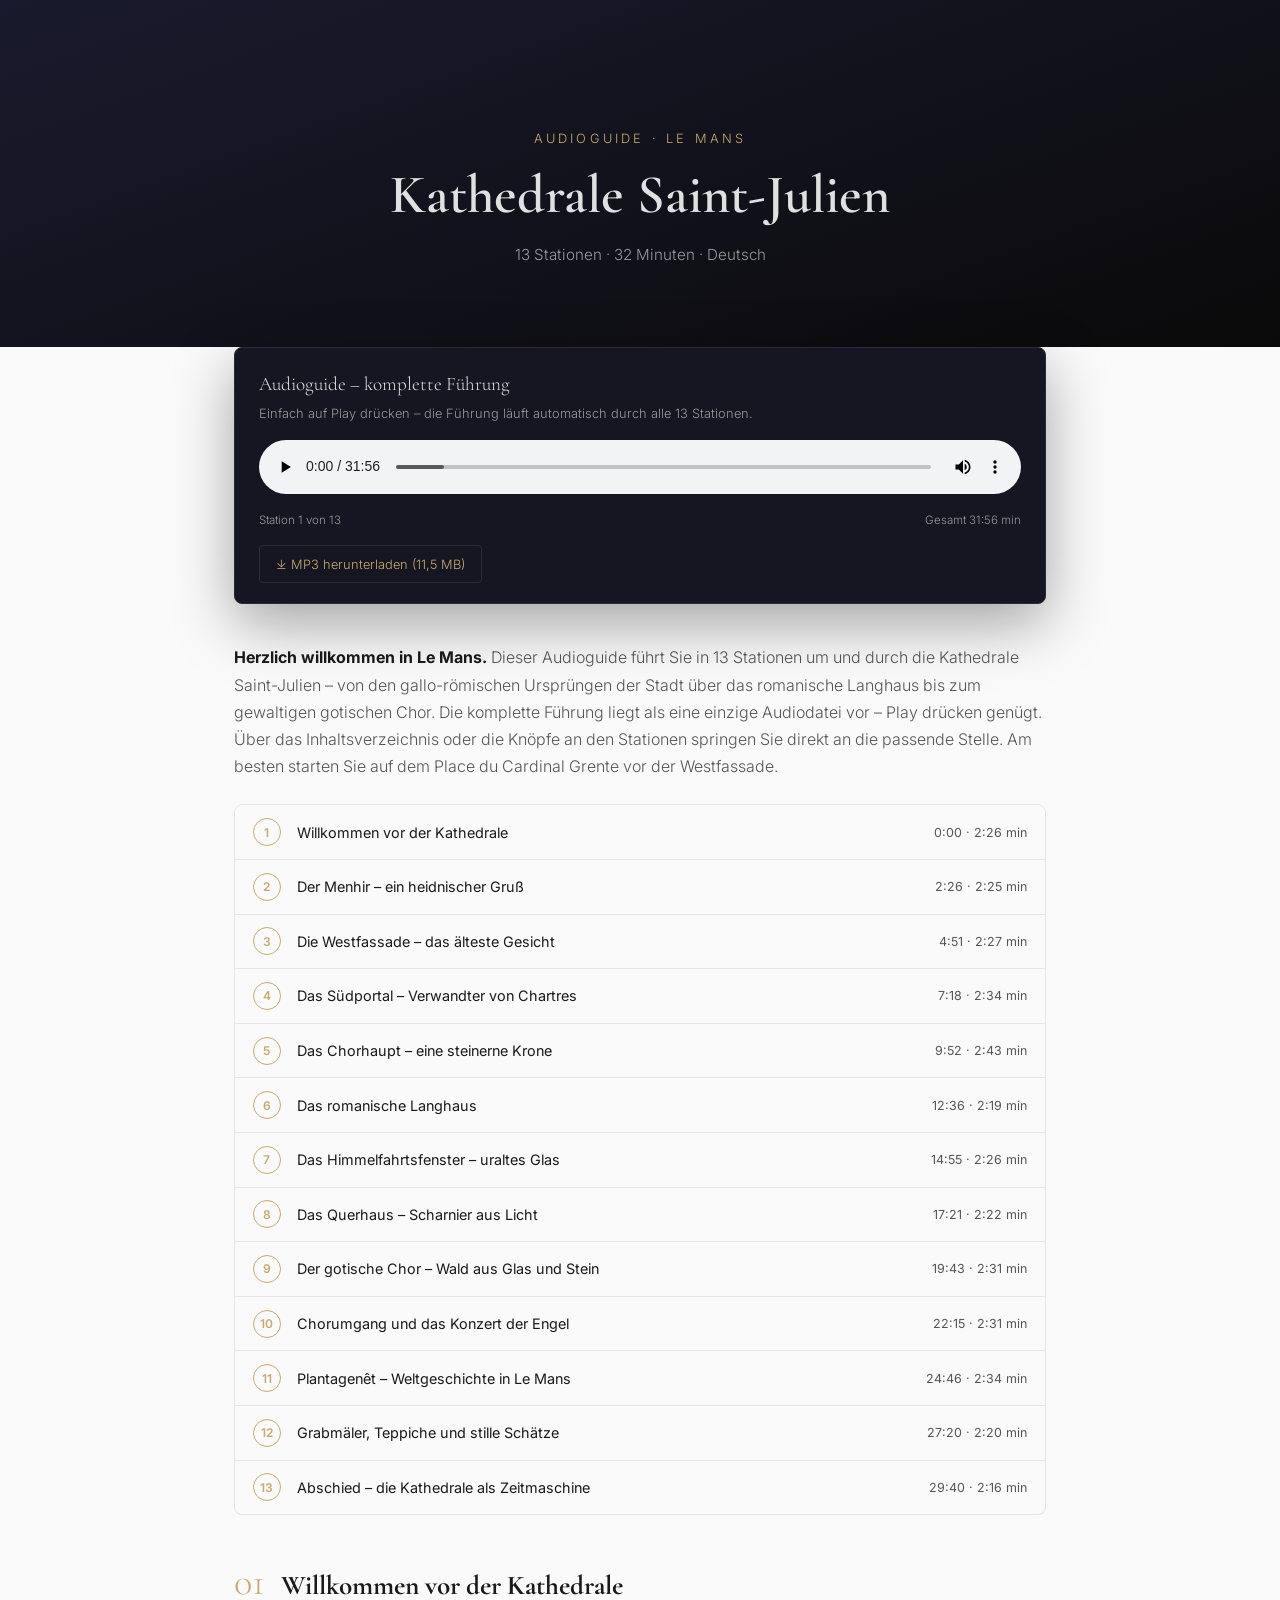
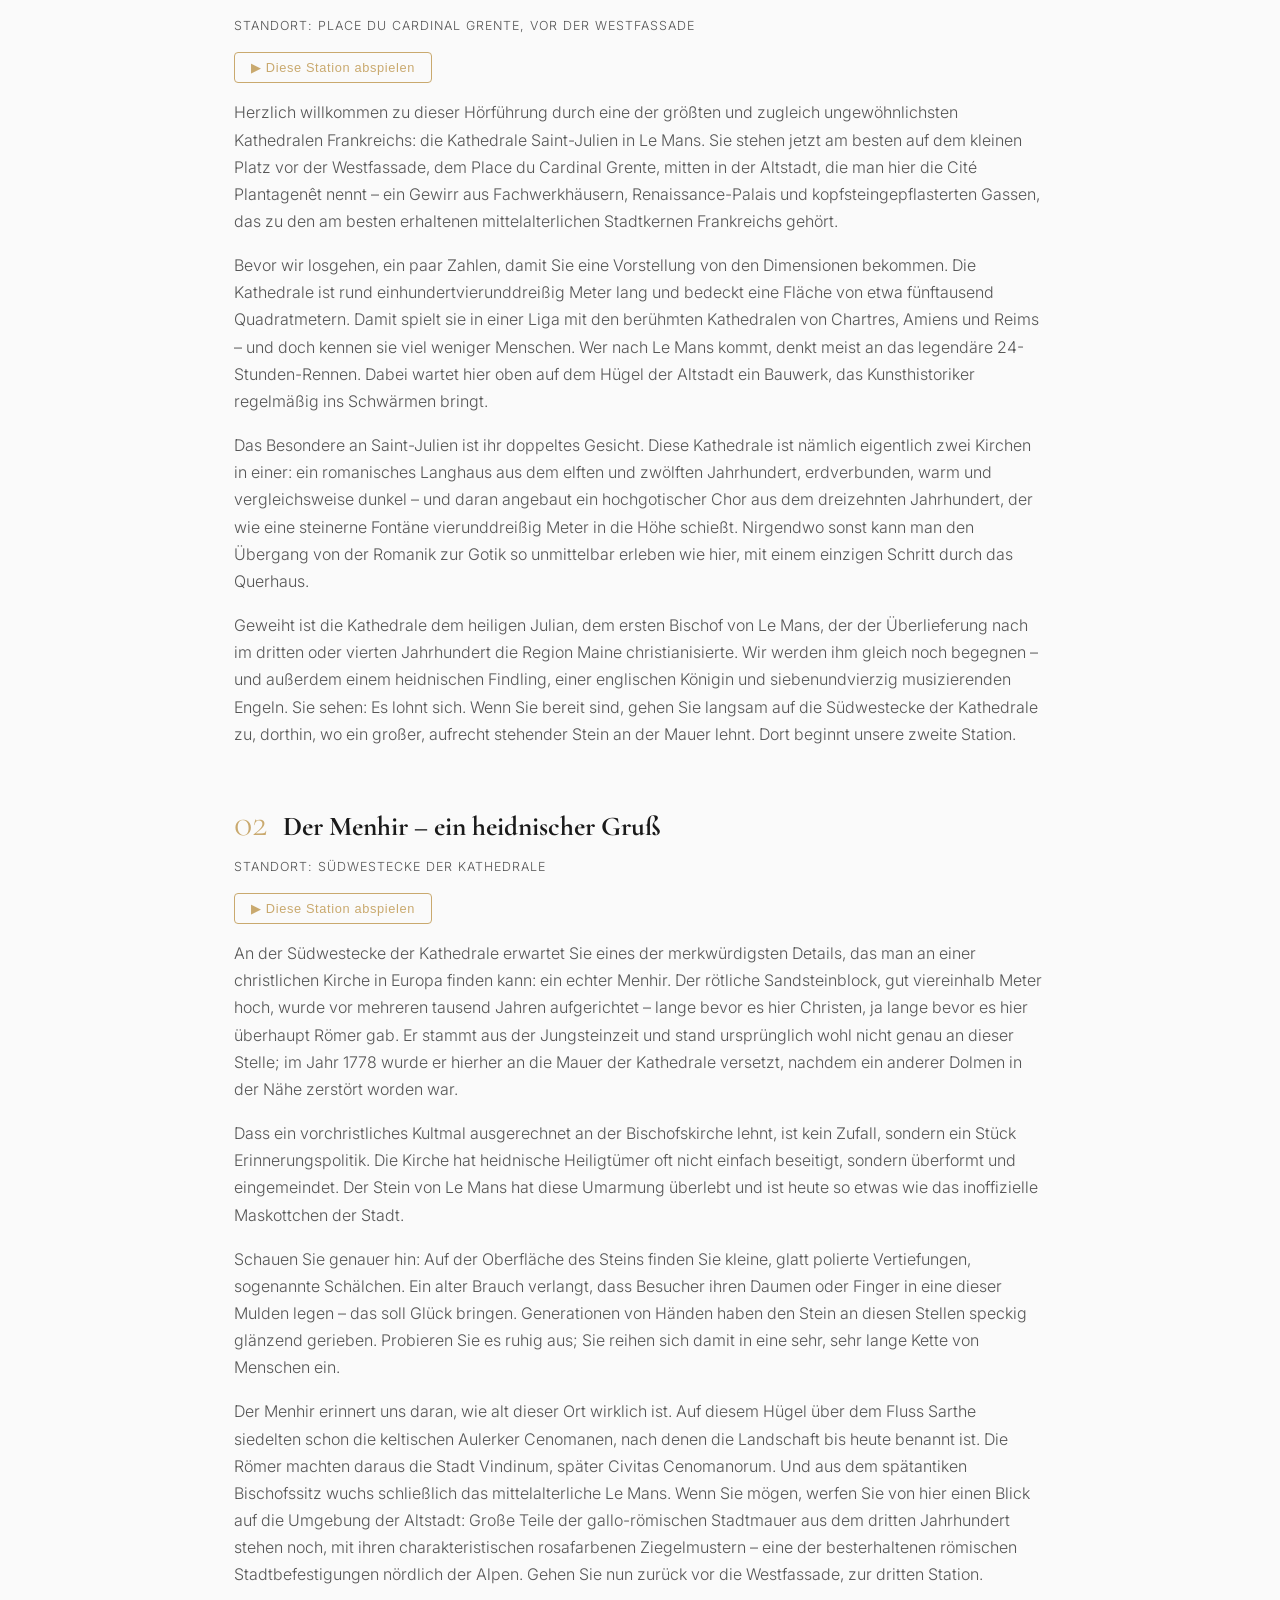
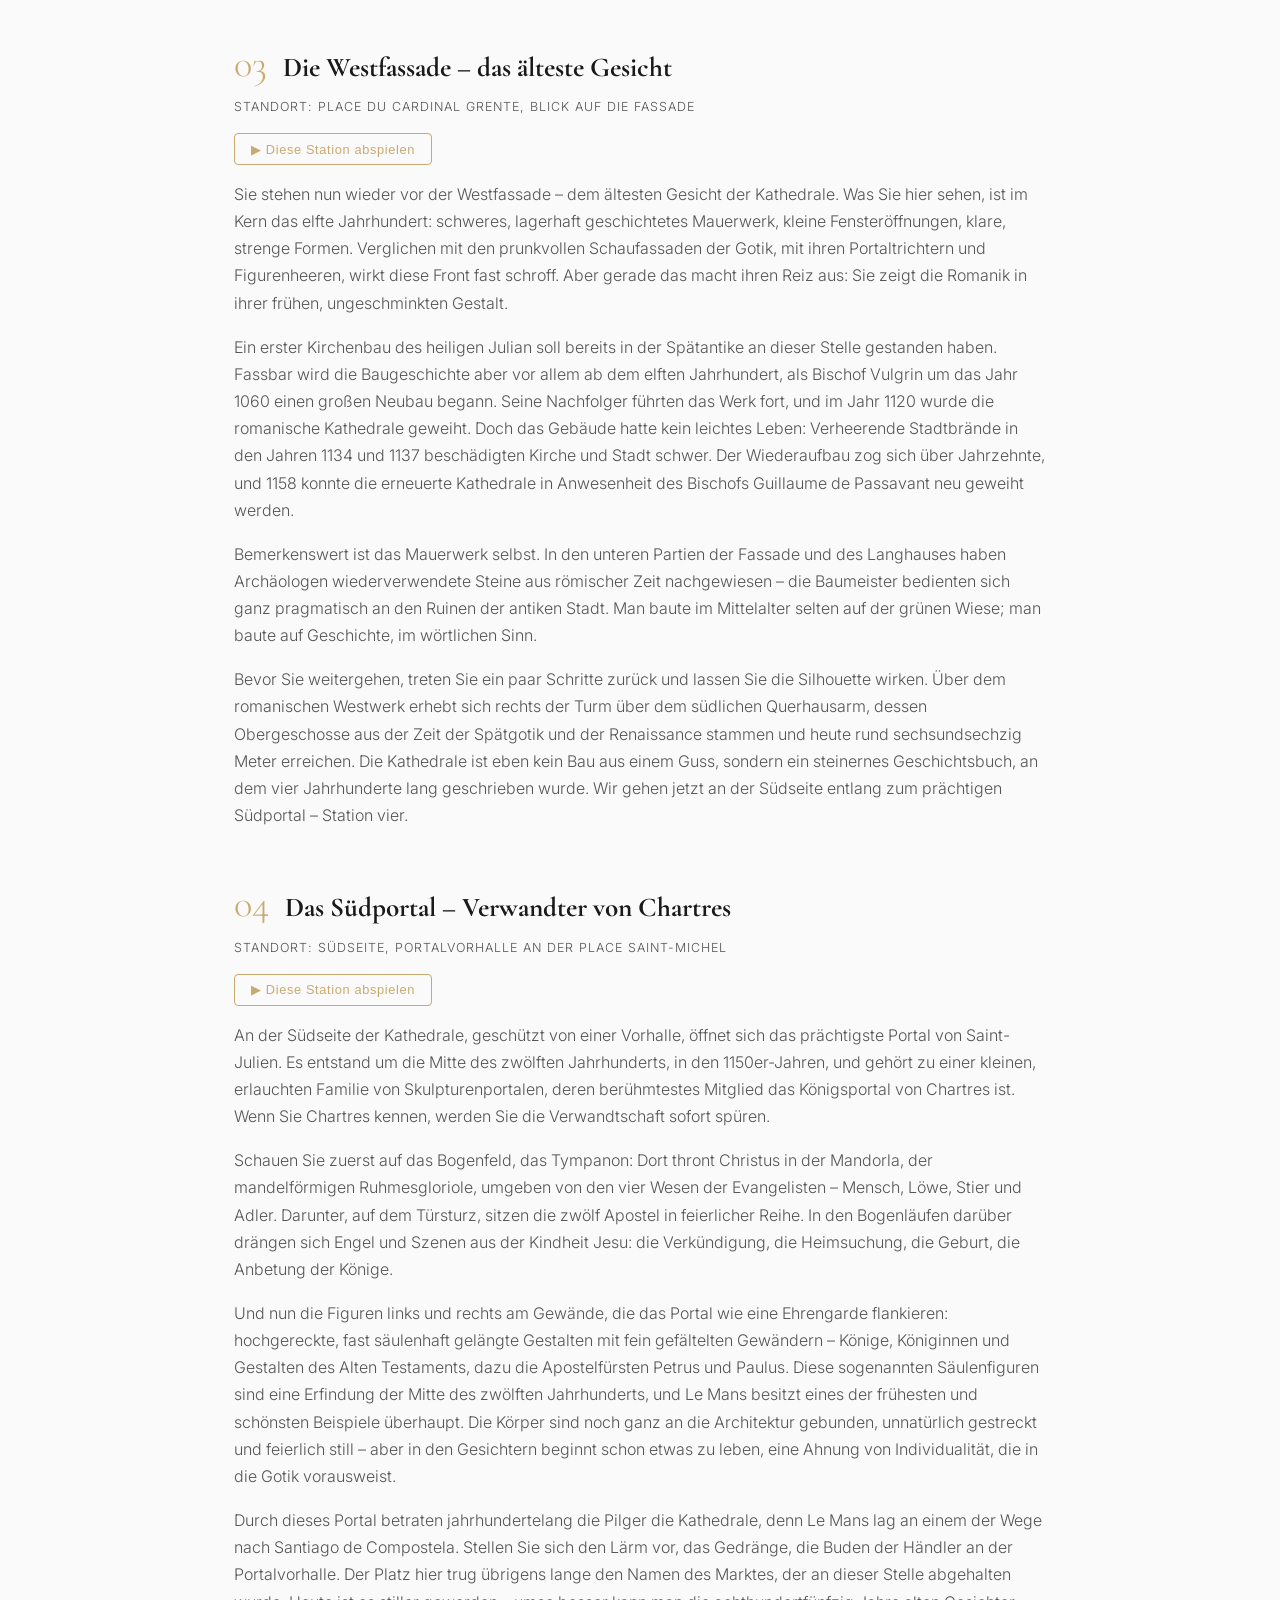
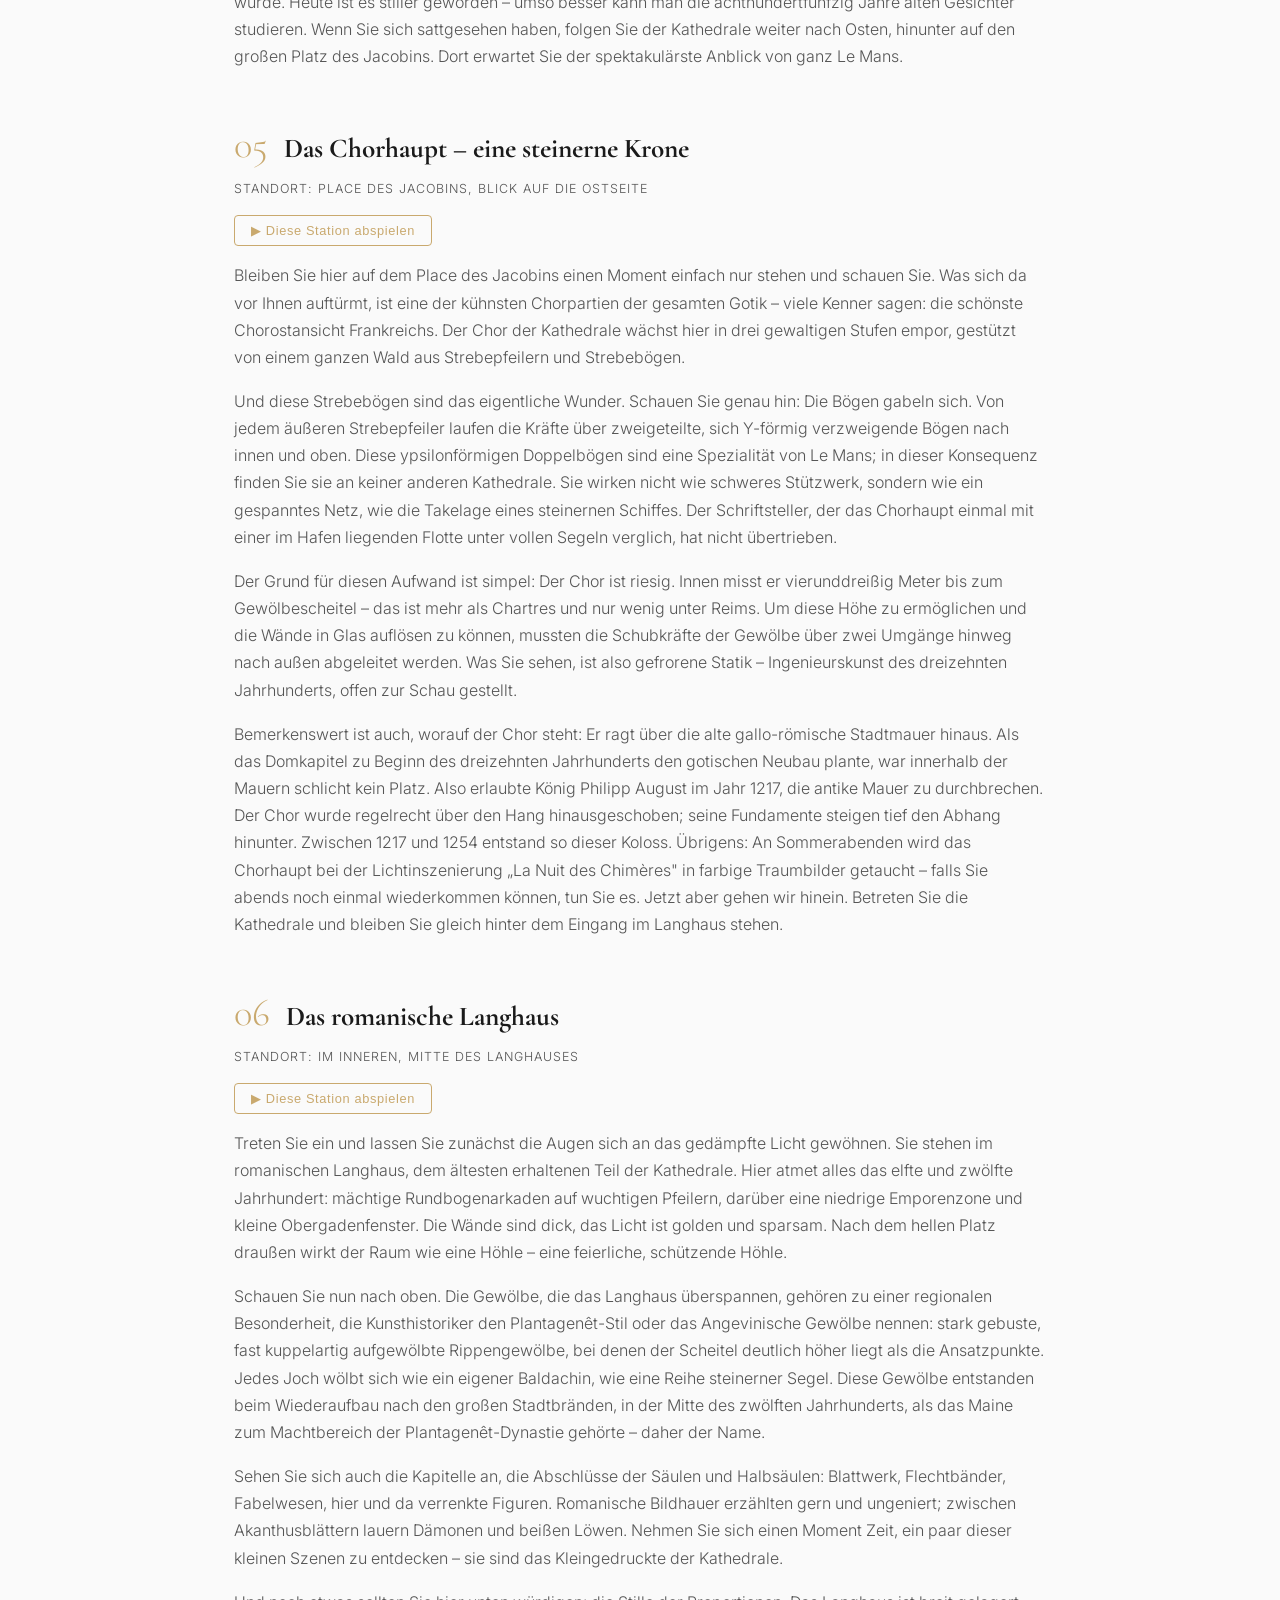
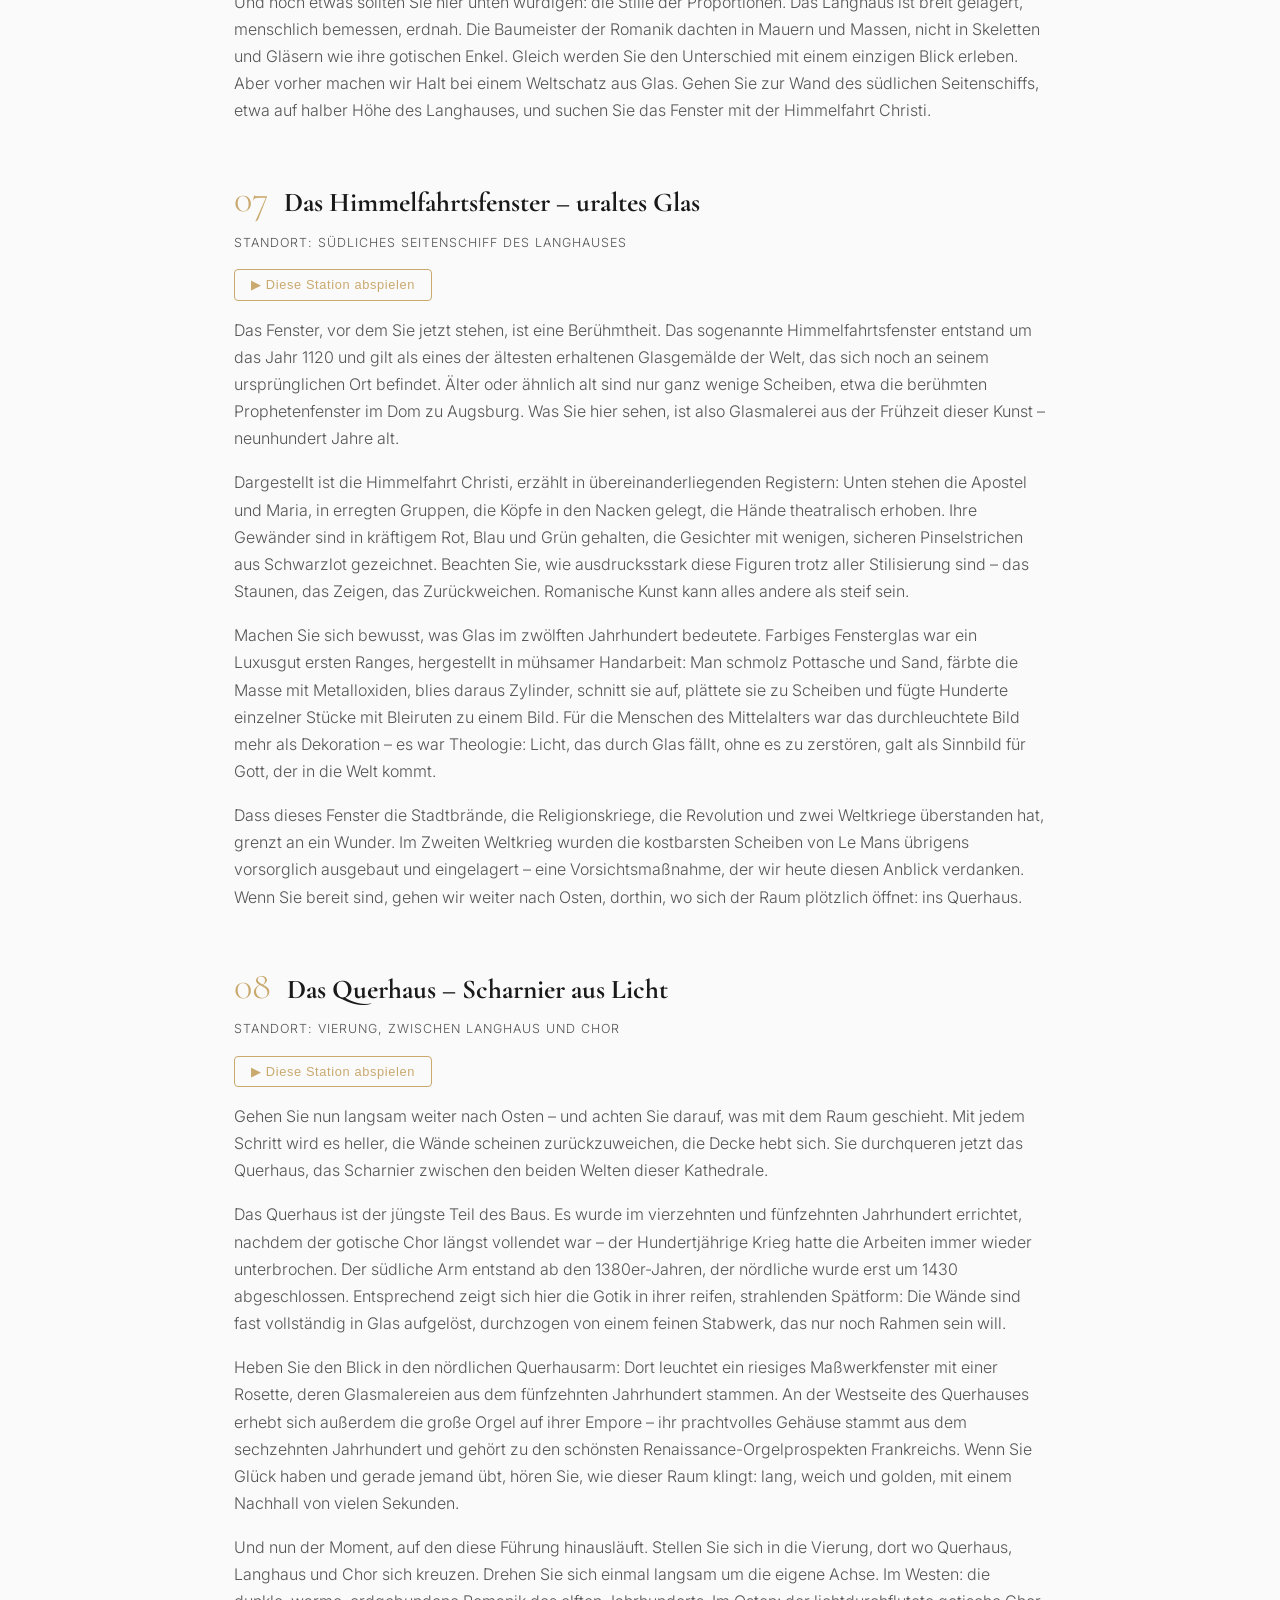
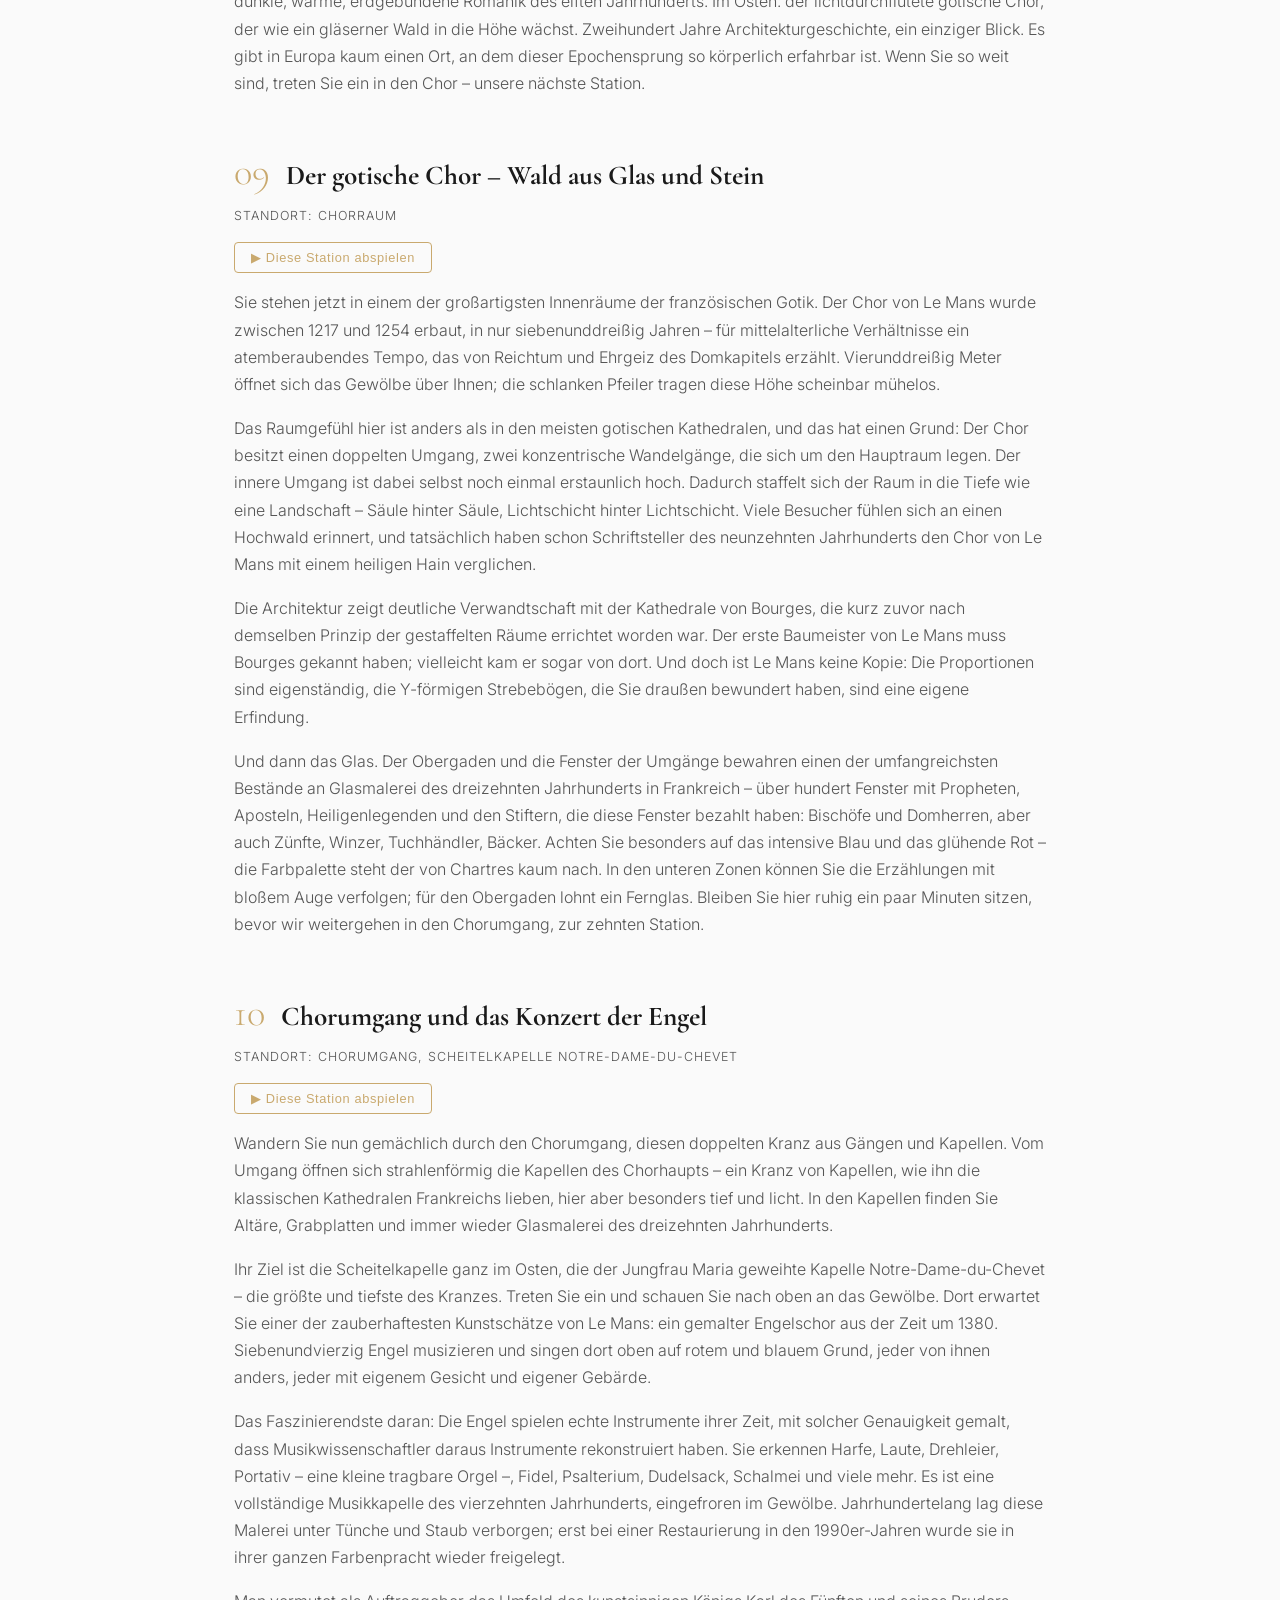
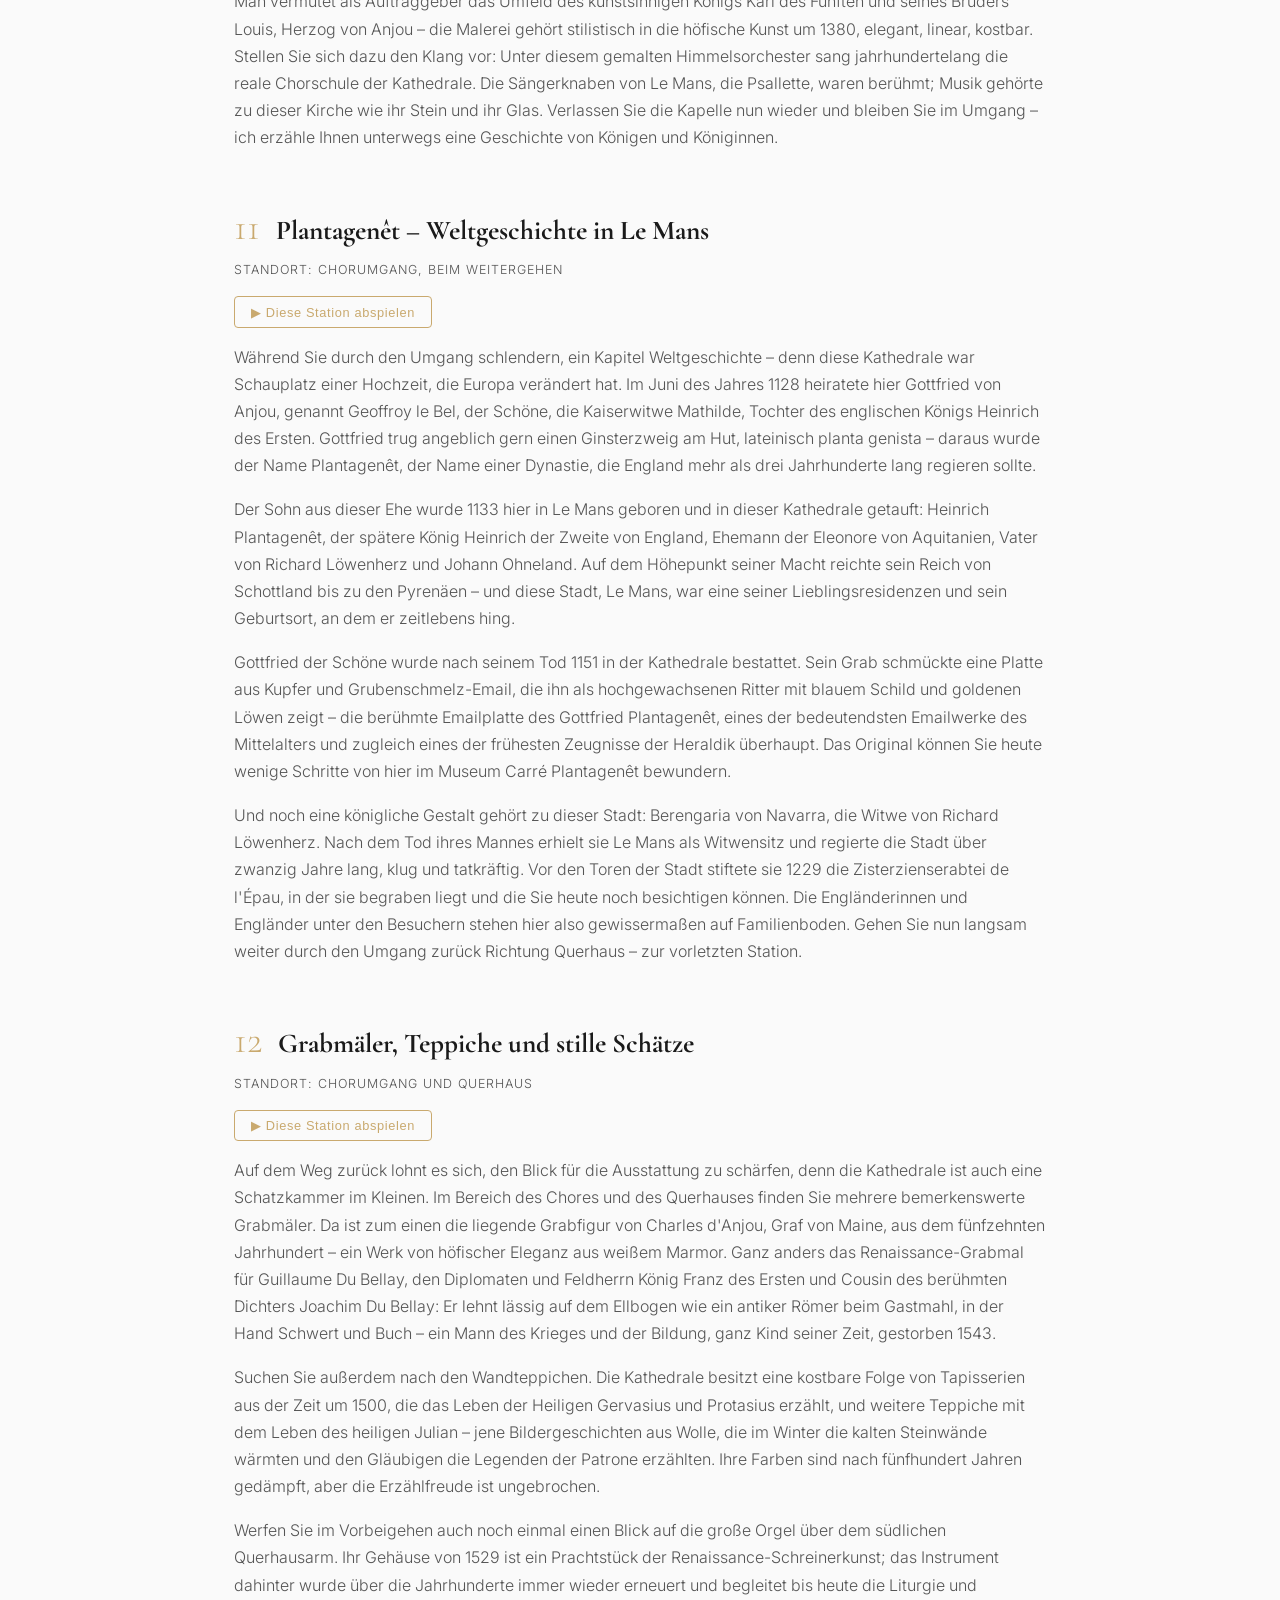
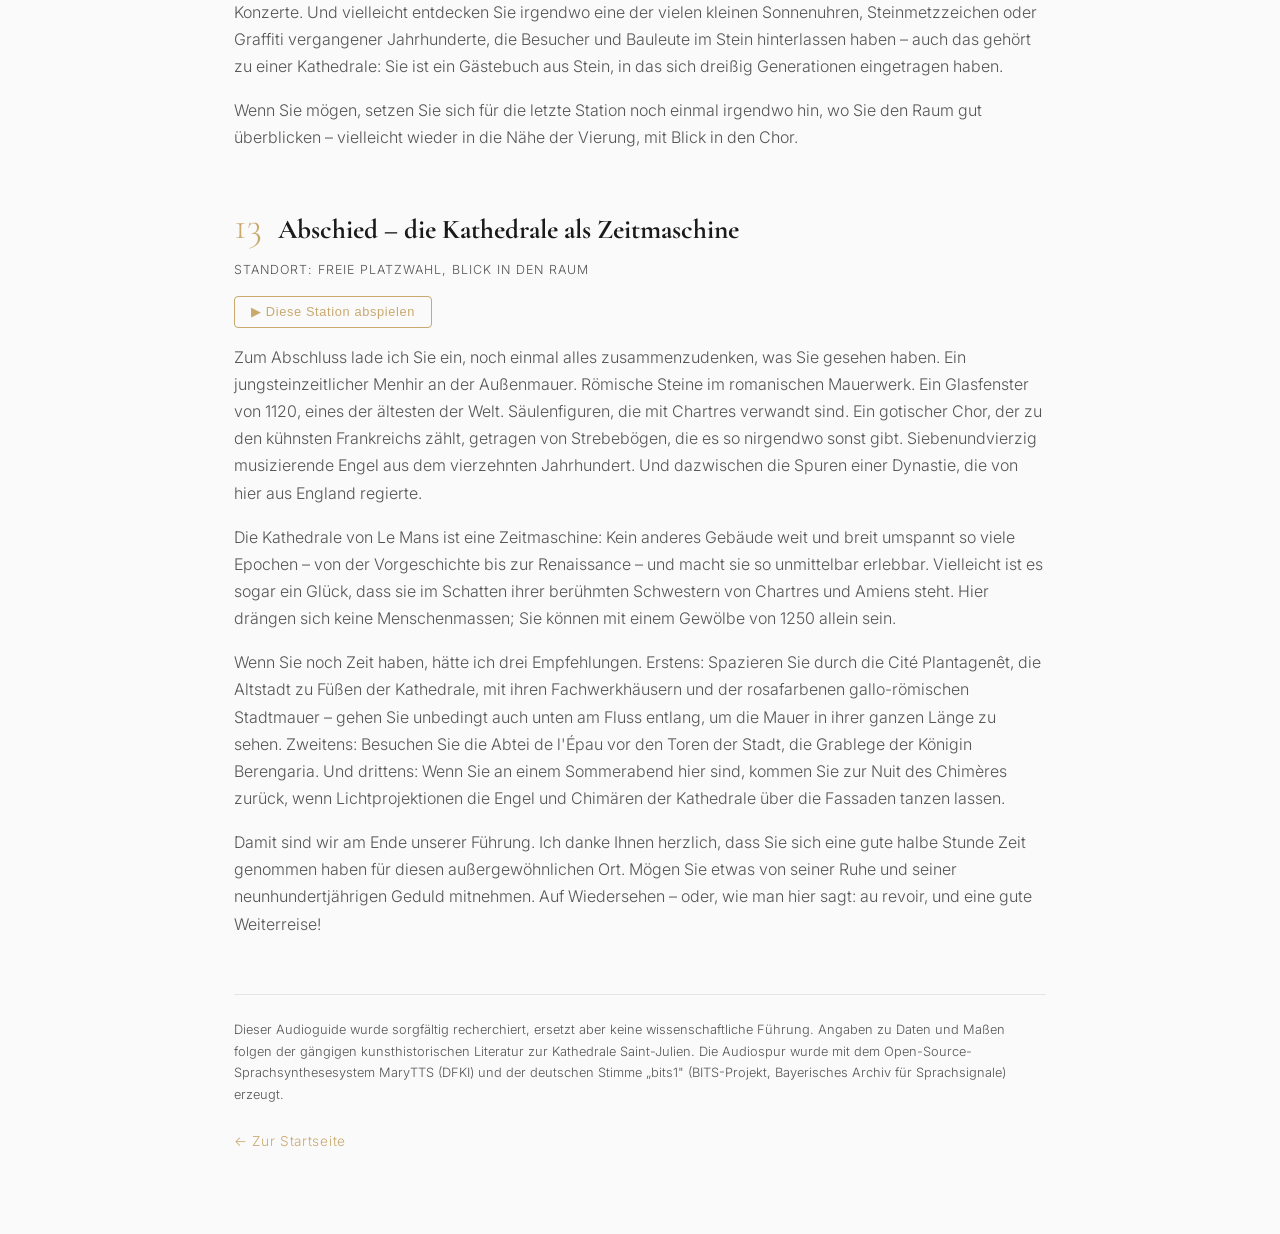
==== commit fed570f1: "Replace browser speech synthesis with real MP3 audio track The Web Speech API player proved unreliab" ====
--- a/audioguide-le-mans.html
+++ b/audioguide-le-mans.html
@@ -228,6 +228,19 @@
         }
         .ag-play-station:hover { background: var(--accent); color: #fff; }
         .ag-station.playing .ag-play-station { background: var(--accent); color: #fff; }
+        .ag-download {
+            display: inline-flex;
+            align-items: center;
+            gap: 0.5rem;
+            margin-top: 0.9rem;
+            font-size: 0.8rem;
+            color: var(--accent);
+            border: 1px solid var(--border-dark);
+            padding: 0.45rem 1rem;
+            border-radius: var(--radius);
+            transition: all var(--transition);
+        }
+        .ag-download:hover { background: var(--accent); color: var(--primary); }
         .ag-text p { margin-bottom: 1.05rem; color: var(--text-dark-muted); }
         .ag-text p.spoken-now { color: var(--text-dark); }
         .ag-station.playing .ag-station-num { animation: ag-pulse 2s ease-in-out infinite; }
@@ -264,7 +277,7 @@
         <div class="container ag-narrow">
             <p class="ag-eyebrow">Audioguide · Le Mans</p>
             <h1>Kathedrale Saint-Julien</h1>
-            <p class="ag-sub">13 Stationen · Gesamtdauer über 30 Minuten · Deutsch</p>
+            <p class="ag-sub">13 Stationen · 32 Minuten · Deutsch</p>
         </div>
     </header>
 
@@ -273,34 +286,24 @@
 
             <!-- Player -->
             <div class="ag-player" id="agPlayer">
-                <p class="ag-player-title" id="agNowTitle">Bereit zum Start</p>
-                <p class="ag-player-meta" id="agNowMeta">Drücken Sie Play, um die Führung bei Station 1 zu beginnen.</p>
-                <div class="ag-controls">
-                    <button class="ag-btn" id="agPrev" aria-label="Vorherige Station" title="Vorherige Station">⏮</button>
-                    <button class="ag-btn ag-btn-play" id="agPlay" aria-label="Abspielen / Pause" title="Abspielen / Pause">▶</button>
-                    <button class="ag-btn" id="agNext" aria-label="Nächste Station" title="Nächste Station">⏭</button>
-                    <div class="ag-progress-wrap">
-                        <div class="ag-progress"><div class="ag-progress-bar" id="agBar"></div></div>
-                        <div class="ag-progress-label">
-                            <span id="agStationLabel">Station –</span>
-                            <span id="agTotalLabel"></span>
-                        </div>
-                    </div>
-                </div>
-                <div class="ag-options">
-                    <label><input type="checkbox" id="agAuto" checked> Automatisch zur nächsten Station</label>
-                    <label>Tempo <input type="range" id="agRate" min="0.7" max="1.3" step="0.05" value="0.95"> <span id="agRateVal">0.95×</span></label>
-                    <span class="ag-voice-hint" id="agVoiceHint"></span>
-                </div>
-                <p class="ag-unsupported" id="agUnsupported">
-                    Ihr Browser unterstützt leider keine Sprachausgabe (Web Speech API).
-                    Sie können die Texte der Stationen unten in Ruhe selbst lesen.
-                </p>
+                <p class="ag-player-title" id="agNowTitle">Audioguide – komplette Führung</p>
+                <p class="ag-player-meta" id="agNowMeta">Einfach auf Play drücken – die Führung läuft automatisch durch alle 13 Stationen.</p>
+                <audio id="agAudio" controls preload="metadata" style="width:100%;">
+                    <source src="assets/audioguide-le-mans.mp3" type="audio/mpeg">
+                    Ihr Browser kann die Audiodatei nicht abspielen.
+                    <a href="assets/audioguide-le-mans.mp3">MP3 herunterladen</a>.
+                </audio>
+                <div class="ag-progress-label" style="margin-top:0.6rem;">
+                    <span id="agStationLabel">Station 1 von 13</span>
+                    <span>Gesamt 31:56 min</span>
+                </div>
+                <a class="ag-download" href="assets/audioguide-le-mans.mp3" download>⤓ MP3 herunterladen (11,5 MB)</a>
             </div>
+
 
             <!-- Intro -->
             <div class="ag-intro">
-                <p><strong>Herzlich willkommen in Le Mans.</strong> Dieser Audioguide führt Sie in 13 Stationen um und durch die Kathedrale Saint-Julien – von den gallo-römischen Ursprüngen der Stadt über das romanische Langhaus bis zum gewaltigen gotischen Chor. Die Wiedergabe nutzt die Sprachausgabe Ihres Browsers; Sie benötigen keine Kopfhörer-Ausleihe und keine App. Am besten starten Sie auf dem Place du Cardinal Grente vor der Westfassade.</p>
+                <p><strong>Herzlich willkommen in Le Mans.</strong> Dieser Audioguide führt Sie in 13 Stationen um und durch die Kathedrale Saint-Julien – von den gallo-römischen Ursprüngen der Stadt über das romanische Langhaus bis zum gewaltigen gotischen Chor. Die komplette Führung liegt als eine einzige Audiodatei vor – Play drücken genügt. Über das Inhaltsverzeichnis oder die Knöpfe an den Stationen springen Sie direkt an die passende Stelle. Am besten starten Sie auf dem Place du Cardinal Grente vor der Westfassade.</p>
             </div>
 
             <!-- Table of contents (filled by JS) -->
@@ -506,7 +509,7 @@
             <p class="ag-footer-note">
                 Dieser Audioguide wurde sorgfältig recherchiert, ersetzt aber keine wissenschaftliche Führung.
                 Angaben zu Daten und Maßen folgen der gängigen kunsthistorischen Literatur zur Kathedrale Saint-Julien.
-                Die Sprachausgabe erfolgt lokal über die Web Speech API Ihres Browsers; es werden keine Audiodaten übertragen.
+                Die Audiospur wurde mit dem Open-Source-Sprachsynthesesystem MaryTTS (DFKI) und der deutschen Stimme „bits1" (BITS-Projekt, Bayerisches Archiv für Sprachsignale) erzeugt.
             </p>
             <a class="ag-back" href="index.html">← Zur Startseite</a>
         </div>
@@ -516,246 +519,85 @@
     (function () {
         'use strict';
 
-        var WORDS_PER_MINUTE = 125; // Durchschnitt für deutsche Sprachausgabe bei Tempo 1.0
+        // Startzeiten der 13 Stationen in Sekunden (aus der Audio-Produktion)
+        var CHAPTERS = [0, 146, 291.3, 437.8, 592.3, 755.7, 895.1, 1041.4, 1183.4, 1334.7, 1486.1, 1639.9, 1780.3];
+        var TOTAL = 1916;
+
+        var audio = document.getElementById('agAudio');
+        var nowTitle = document.getElementById('agNowTitle');
+        var stationLabel = document.getElementById('agStationLabel');
+        var toc = document.getElementById('agToc');
 
         var stations = Array.prototype.map.call(document.querySelectorAll('.ag-station'), function (el) {
-            var paragraphs = Array.prototype.map.call(el.querySelectorAll('.ag-text p'), function (p) {
-                return p.textContent.trim();
-            });
-            var text = paragraphs.join('\n');
             return {
                 el: el,
                 num: el.dataset.station,
-                title: el.querySelector('h2').textContent.trim(),
-                paragraphs: paragraphs,
-                words: text.split(/\s+/).length
+                title: el.querySelector('h2').textContent.trim()
             };
         });
 
-        var synth = window.speechSynthesis;
-        var supported = !!synth && 'SpeechSynthesisUtterance' in window;
-
-        var current = -1;          // Index der aktuellen Station
-        var chunkQueue = [];       // Noch zu sprechende Sätze der aktuellen Station
-        var spokenWords = 0;       // Bereits gesprochene Wörter der aktuellen Station
-        var playing = false;
-        var germanVoice = null;
-
-        var playBtn = document.getElementById('agPlay');
-        var prevBtn = document.getElementById('agPrev');
-        var nextBtn = document.getElementById('agNext');
-        var autoChk = document.getElementById('agAuto');
-        var rateInput = document.getElementById('agRate');
-        var rateVal = document.getElementById('agRateVal');
-        var bar = document.getElementById('agBar');
-        var nowTitle = document.getElementById('agNowTitle');
-        var nowMeta = document.getElementById('agNowMeta');
-        var stationLabel = document.getElementById('agStationLabel');
-        var totalLabel = document.getElementById('agTotalLabel');
-        var voiceHint = document.getElementById('agVoiceHint');
-        var toc = document.getElementById('agToc');
-
-        function rate() { return parseFloat(rateInput.value); }
-
-        function minutesFor(words) { return words / (WORDS_PER_MINUTE * rate()); }
-
-        function fmtMinutes(min) {
-            var m = Math.floor(min);
-            var s = Math.round((min - m) * 60);
+        function fmt(sec) {
+            var m = Math.floor(sec / 60), s = Math.round(sec % 60);
             if (s === 60) { m += 1; s = 0; }
-            return m + ':' + (s < 10 ? '0' : '') + s + ' min';
-        }
-
-        function totalWords() {
-            return stations.reduce(function (sum, st) { return sum + st.words; }, 0);
-        }
-
-        function updateTotalLabel() {
-            totalLabel.textContent = 'Gesamt ca. ' + fmtMinutes(minutesFor(totalWords()));
+            return m + ':' + (s < 10 ? '0' : '') + s;
+        }
+
+        function jumpTo(i) {
+            audio.currentTime = CHAPTERS[i] + 0.05;
+            audio.play();
         }
 
         // Inhaltsverzeichnis aufbauen
         stations.forEach(function (st, i) {
+            var end = i < CHAPTERS.length - 1 ? CHAPTERS[i + 1] : TOTAL;
             var btn = document.createElement('button');
             btn.className = 'ag-toc-item';
             btn.innerHTML = '<span class="num">' + st.num + '</span><span class="ttl"></span><span class="dur"></span>';
             btn.querySelector('.ttl').textContent = st.title;
+            btn.querySelector('.dur').textContent = fmt(CHAPTERS[i]) + ' · ' + fmt(end - CHAPTERS[i]) + ' min';
             btn.addEventListener('click', function () {
-                st.el.scrollIntoView({ behavior: 'smooth' });
-                playStation(i);
+                jumpTo(i);
+                st.el.scrollIntoView({ behavior: 'smooth', block: 'start' });
             });
             toc.appendChild(btn);
             st.tocEl = btn;
         });
 
-        function updateTocDurations() {
-            stations.forEach(function (st) {
-                st.tocEl.querySelector('.dur').textContent = '~' + fmtMinutes(minutesFor(st.words));
+        // Stations-Buttons
+        Array.prototype.forEach.call(document.querySelectorAll('.ag-play-station'), function (btn, i) {
+            btn.addEventListener('click', function () { jumpTo(i); });
+        });
+
+        function currentStation() {
+            var t = audio.currentTime;
+            var idx = 0;
+            for (var i = 0; i < CHAPTERS.length; i++) {
+                if (t >= CHAPTERS[i] - 0.5) idx = i;
+            }
+            return idx;
+        }
+
+        var lastIdx = -1;
+        audio.addEventListener('timeupdate', function () {
+            var i = currentStation();
+            if (i === lastIdx) return;
+            lastIdx = i;
+            var st = stations[i];
+            nowTitle.textContent = 'Station ' + st.num + ' · ' + st.title;
+            stationLabel.textContent = 'Station ' + st.num + ' von ' + stations.length;
+            stations.forEach(function (s, j) {
+                s.el.classList.toggle('playing', j === i && !audio.paused);
+                s.tocEl.classList.toggle('active', j === i);
             });
-            updateTotalLabel();
-        }
-        updateTocDurations();
-
-        // Deutsche Stimme wählen (bevorzugt lokale Stimmen)
-        function pickVoice() {
-            if (!supported) return;
-            var voices = synth.getVoices();
-            if (!voices.length) return;
-            var german = voices.filter(function (v) { return /^de([-_]|$)/i.test(v.lang); });
-            germanVoice = german.find(function (v) { return v.localService; }) || german[0] || null;
-            voiceHint.textContent = germanVoice
-                ? 'Stimme: ' + germanVoice.name
-                : 'Hinweis: keine deutsche Stimme gefunden – es wird die Standardstimme verwendet.';
-        }
-        if (supported) {
-            pickVoice();
-            if (typeof synth.onvoiceschanged !== 'undefined') synth.onvoiceschanged = pickVoice;
-        } else {
-            document.getElementById('agUnsupported').style.display = 'block';
-        }
-
-        // Text in sprechbare Sätze zerlegen (umgeht Aussetzer bei sehr langen Utterances)
-        function toChunks(paragraphs) {
-            var chunks = [];
-            paragraphs.forEach(function (para, pIdx) {
-                var sentences = para.match(/[^.!?…]+[.!?…]+["»«“„]?|[^.!?…]+$/g) || [para];
-                sentences.forEach(function (s) {
-                    s = s.trim();
-                    if (s) chunks.push({ text: s, para: pIdx });
-                });
-            });
-            return chunks;
-        }
-
-        function setPlayingUI(isPlaying) {
-            playing = isPlaying;
-            playBtn.textContent = isPlaying ? '❚❚' : '▶';
-            stations.forEach(function (st, i) {
-                st.el.classList.toggle('playing', isPlaying && i === current);
-                st.tocEl.classList.toggle('active', i === current);
-            });
-        }
-
-        function highlightParagraph(pIdx) {
-            if (current < 0) return;
-            var ps = stations[current].el.querySelectorAll('.ag-text p');
-            Array.prototype.forEach.call(ps, function (p, i) {
-                p.classList.toggle('spoken-now', i === pIdx);
-            });
-        }
-
-        function clearHighlights() {
-            Array.prototype.forEach.call(document.querySelectorAll('.ag-text p.spoken-now'), function (p) {
-                p.classList.remove('spoken-now');
-            });
-        }
-
-        function updateProgress() {
-            if (current < 0) { bar.style.width = '0%'; return; }
-            var pct = Math.min(100, (spokenWords / stations[current].words) * 100);
-            bar.style.width = pct + '%';
-        }
-
-        function updateNowPlaying() {
-            if (current < 0) return;
-            var st = stations[current];
-            nowTitle.textContent = 'Station ' + st.num + ' · ' + st.title;
-            nowMeta.textContent = 'Dauer ca. ' + fmtMinutes(minutesFor(st.words)) + ' bei Tempo ' + rate().toFixed(2) + '×';
-            stationLabel.textContent = 'Station ' + st.num + ' von ' + stations.length;
-        }
-
-        function speakNextChunk() {
-            if (!playing) return;
-            if (!chunkQueue.length) {
-                // Station beendet
-                setPlayingUI(false);
-                clearHighlights();
-                bar.style.width = '100%';
-                if (autoChk.checked && current < stations.length - 1) {
-                    var next = current + 1;
-                    stations[next].el.scrollIntoView({ behavior: 'smooth', block: 'start' });
-                    setTimeout(function () { playStation(next); }, 900);
-                } else if (current === stations.length - 1) {
-                    nowTitle.textContent = 'Ende der Führung';
-                    nowMeta.textContent = 'Vielen Dank fürs Zuhören. Au revoir!';
-                }
-                return;
-            }
-            var chunk = chunkQueue.shift();
-            var u = new SpeechSynthesisUtterance(chunk.text);
-            u.lang = 'de-DE';
-            if (germanVoice) u.voice = germanVoice;
-            u.rate = rate();
-            u.onstart = function () { highlightParagraph(chunk.para); };
-            u.onend = function () {
-                spokenWords += chunk.text.split(/\s+/).length;
-                updateProgress();
-                speakNextChunk();
-            };
-            u.onerror = function () { speakNextChunk(); };
-            synth.speak(u);
-        }
-
-        function playStation(i) {
-            if (!supported) {
-                stations[i].el.scrollIntoView({ behavior: 'smooth' });
-                return;
-            }
-            synth.cancel();
-            clearHighlights();
-            current = i;
-            spokenWords = 0;
-            chunkQueue = toChunks(stations[i].paragraphs);
-            updateNowPlaying();
-            updateProgress();
-            setPlayingUI(true);
-            speakNextChunk();
-        }
-
-        function togglePlay() {
-            if (!supported) return;
-            if (current < 0) { playStation(0); return; }
-            if (playing) {
-                synth.pause();
-                setPlayingUI(false);
-                playing = false;
-                playBtn.textContent = '▶';
-            } else if (synth.paused) {
-                synth.resume();
-                playing = true;
-                setPlayingUI(true);
-            } else {
-                playing = true;
-                setPlayingUI(true);
-                speakNextChunk();
-            }
-        }
-
-        playBtn.addEventListener('click', togglePlay);
-        prevBtn.addEventListener('click', function () {
-            var target = current <= 0 ? 0 : current - 1;
-            stations[target].el.scrollIntoView({ behavior: 'smooth' });
-            playStation(target);
         });
-        nextBtn.addEventListener('click', function () {
-            var target = current < 0 ? 0 : Math.min(stations.length - 1, current + 1);
-            stations[target].el.scrollIntoView({ behavior: 'smooth' });
-            playStation(target);
+        audio.addEventListener('pause', function () {
+            stations.forEach(function (s) { s.el.classList.remove('playing'); });
         });
-
-        rateInput.addEventListener('input', function () {
-            rateVal.textContent = rate().toFixed(2) + '×';
-            updateTocDurations();
-            if (current >= 0) updateNowPlaying();
+        audio.addEventListener('play', function () {
+            lastIdx = -1;
         });
-
-        Array.prototype.forEach.call(document.querySelectorAll('.ag-play-station'), function (btn, i) {
-            btn.addEventListener('click', function () { playStation(i); });
-        });
-
-        // Sprachausgabe stoppen, wenn die Seite verlassen wird
-        window.addEventListener('beforeunload', function () {
-            if (supported) synth.cancel();
+        audio.addEventListener('ended', function () {
+            nowTitle.textContent = 'Ende der Führung – vielen Dank fürs Zuhören!';
         });
     })();
     </script>
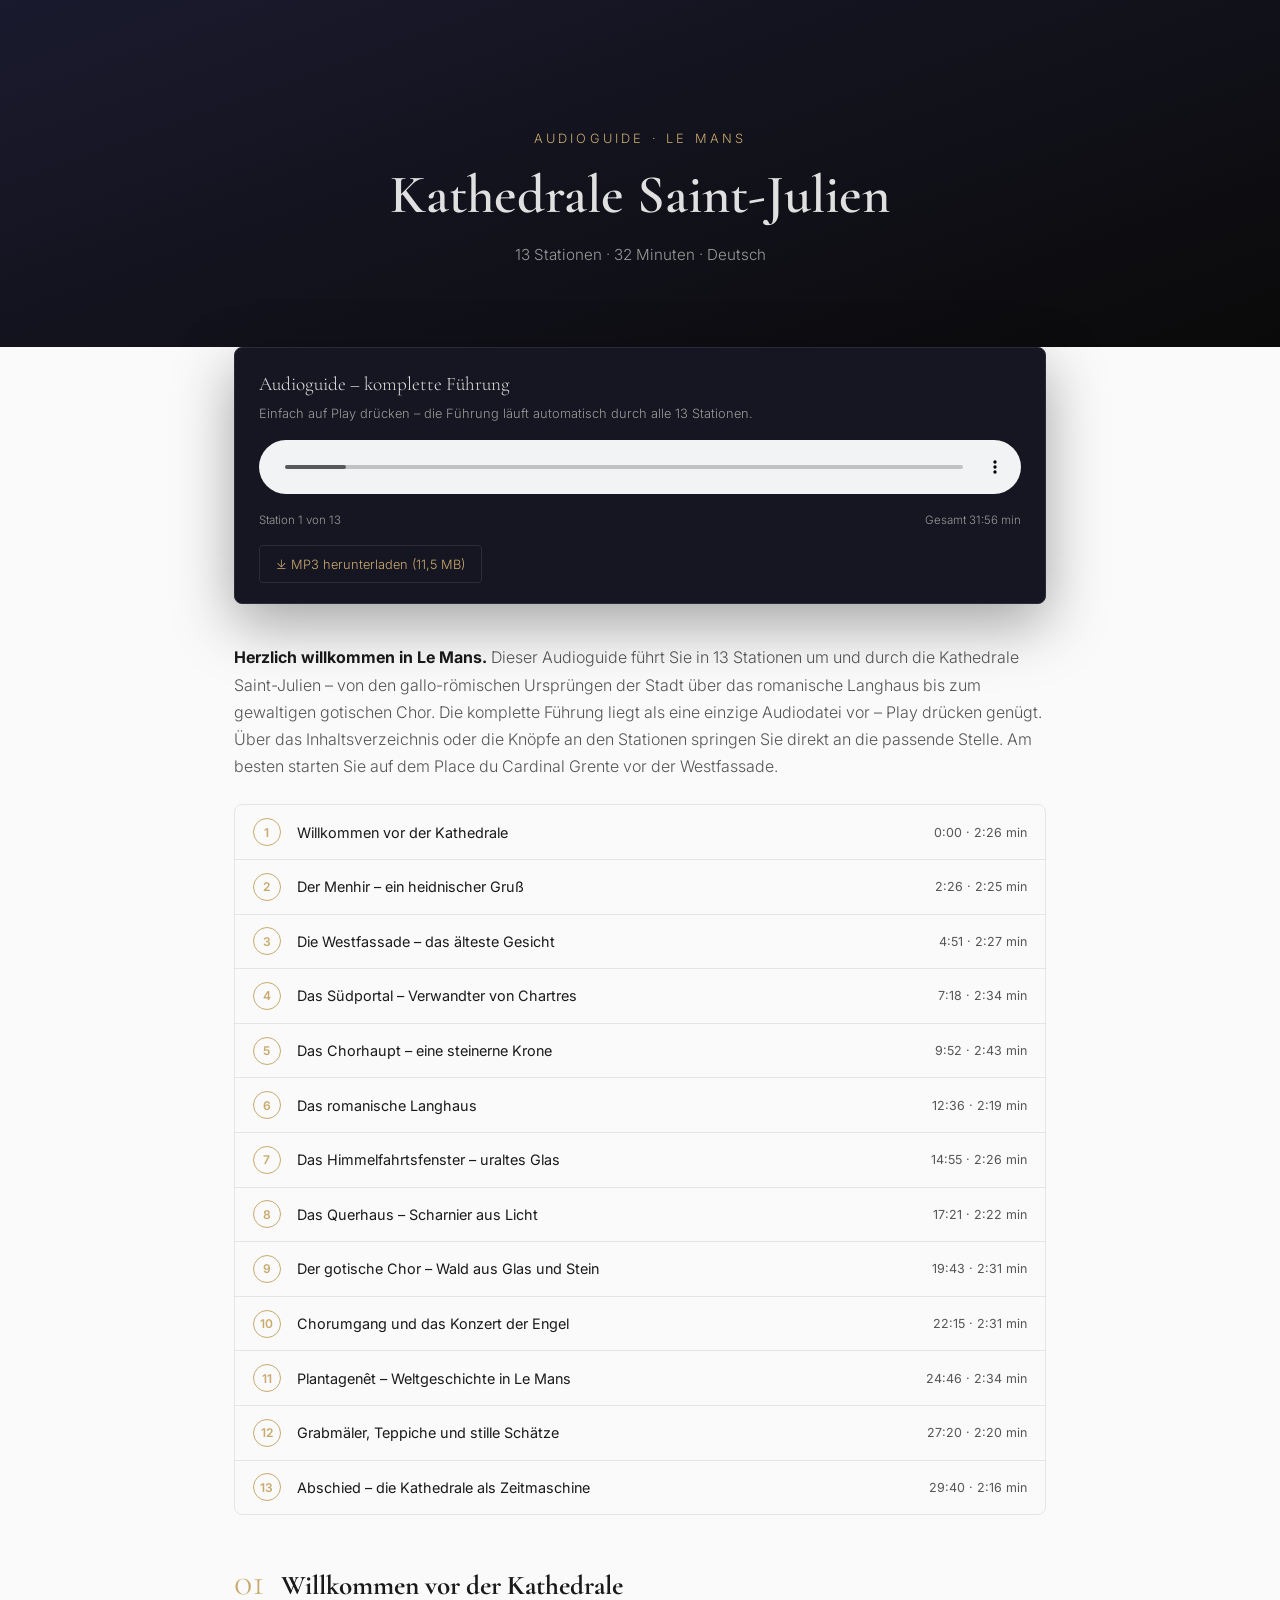
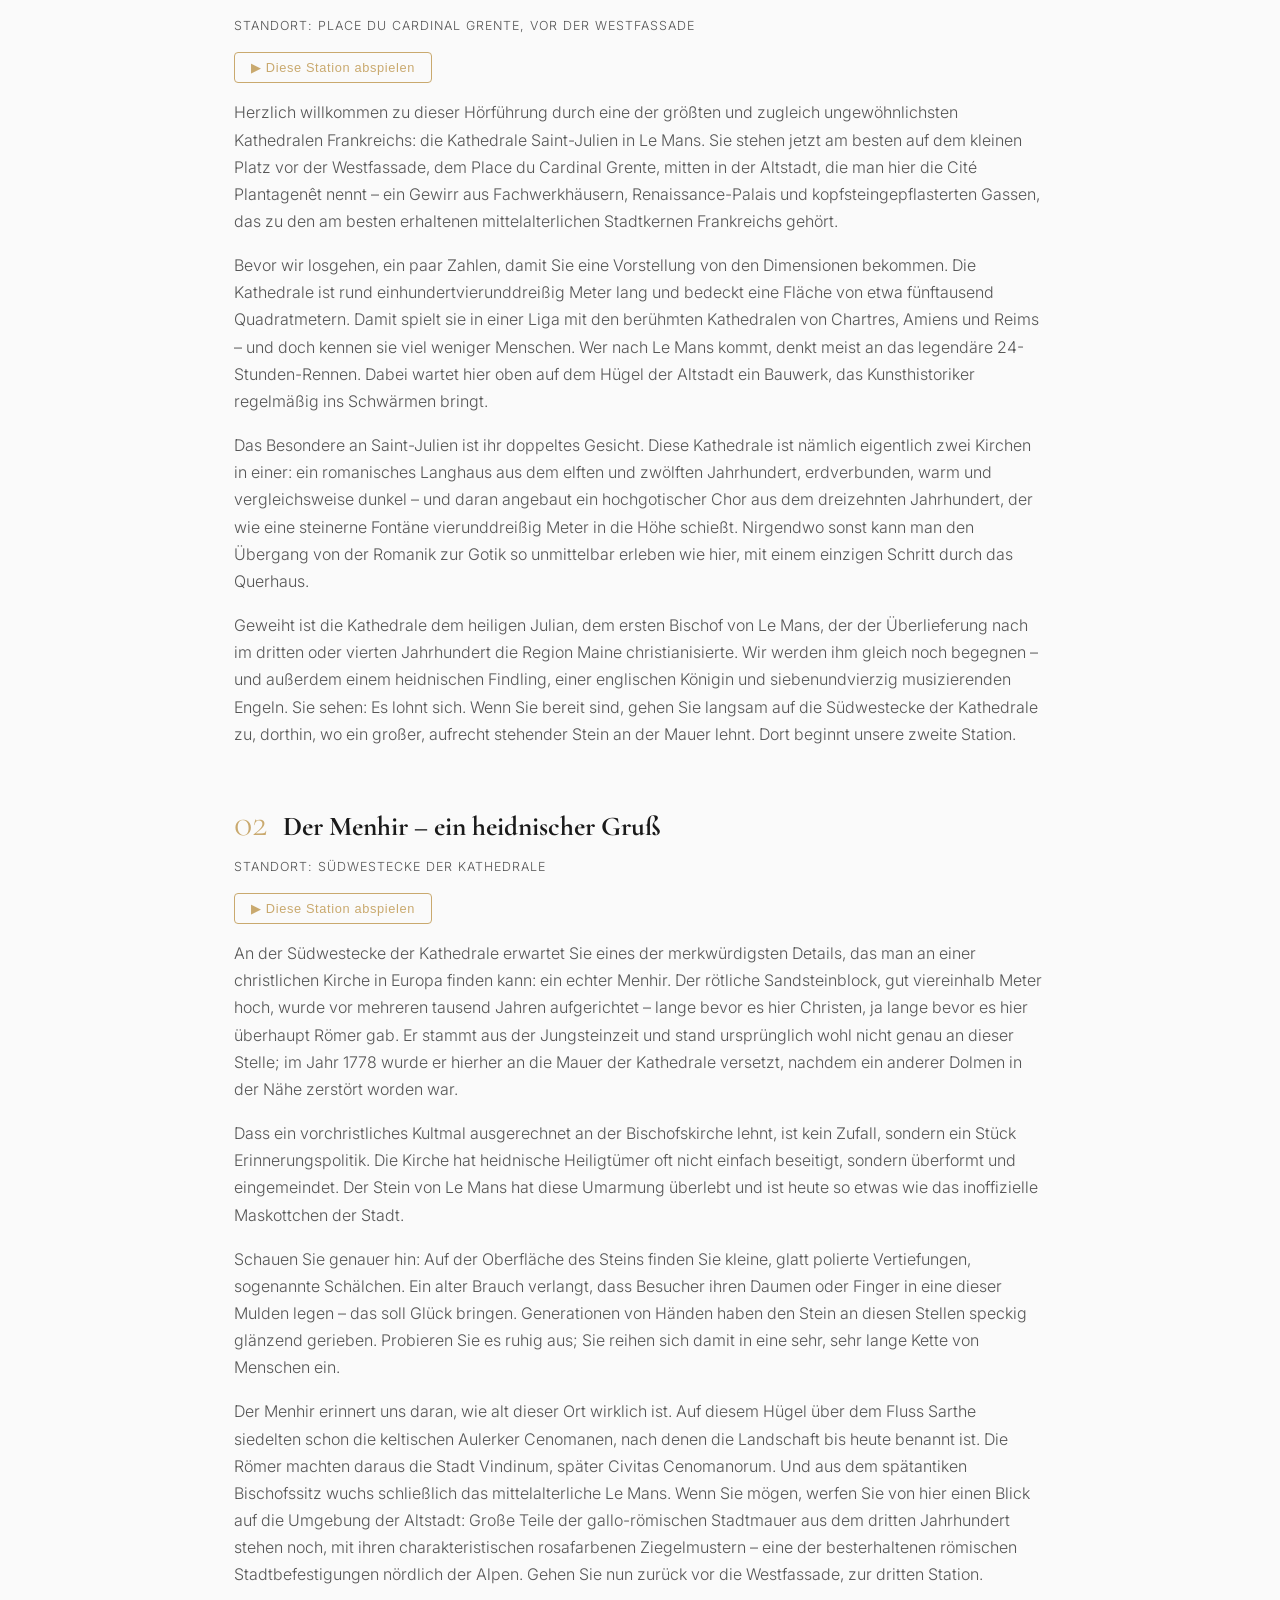
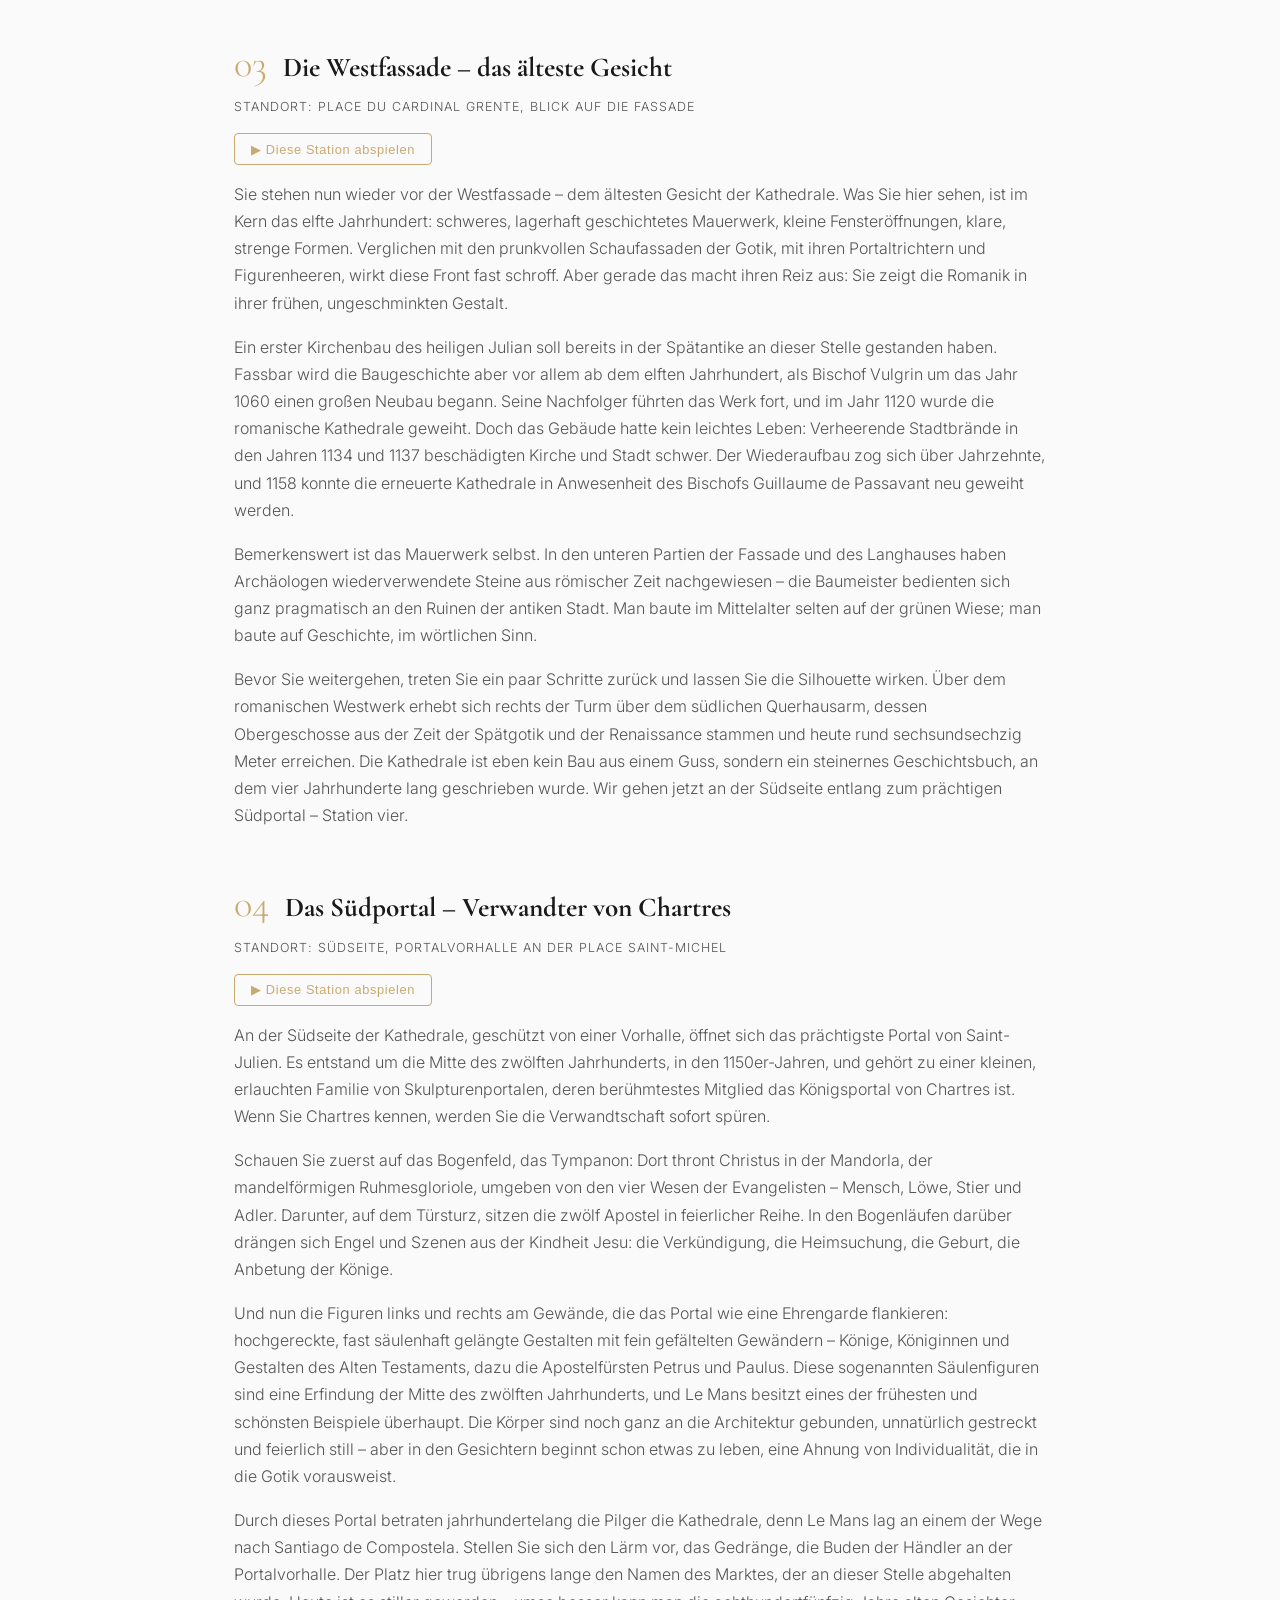
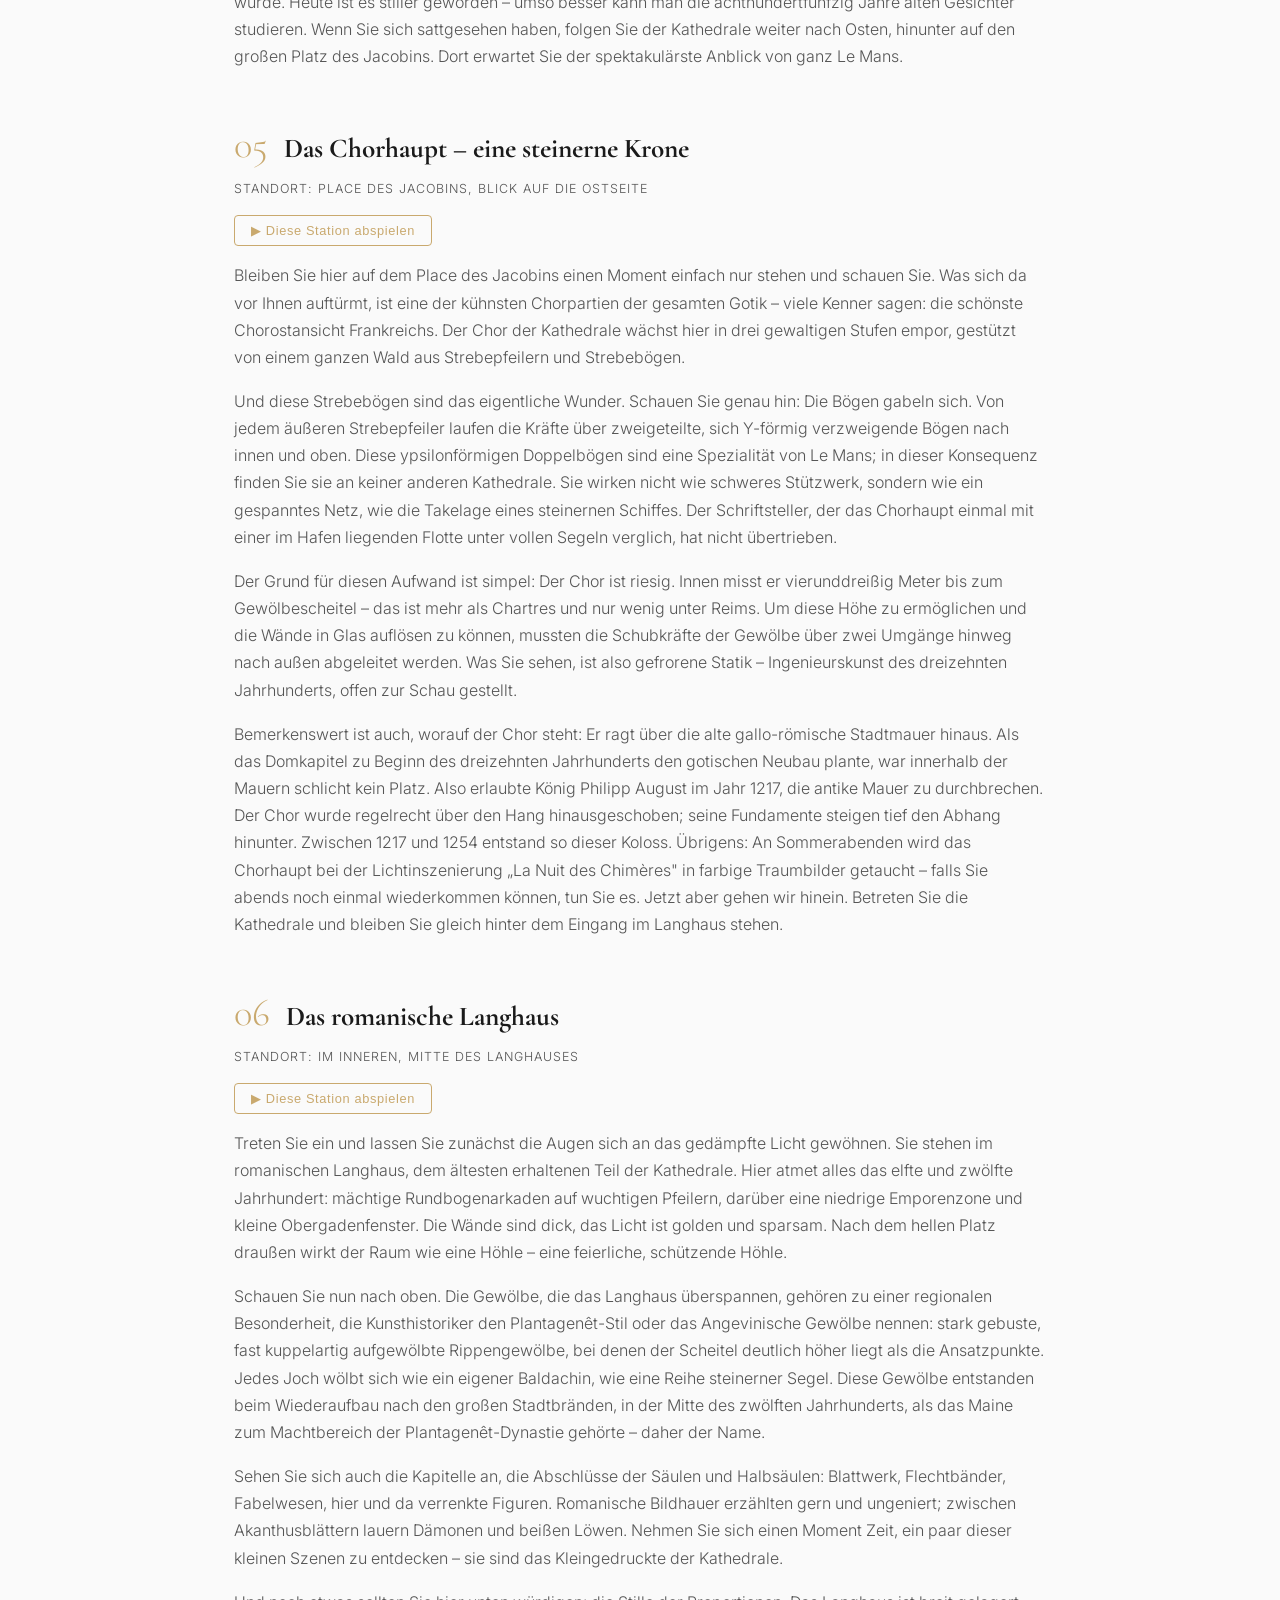
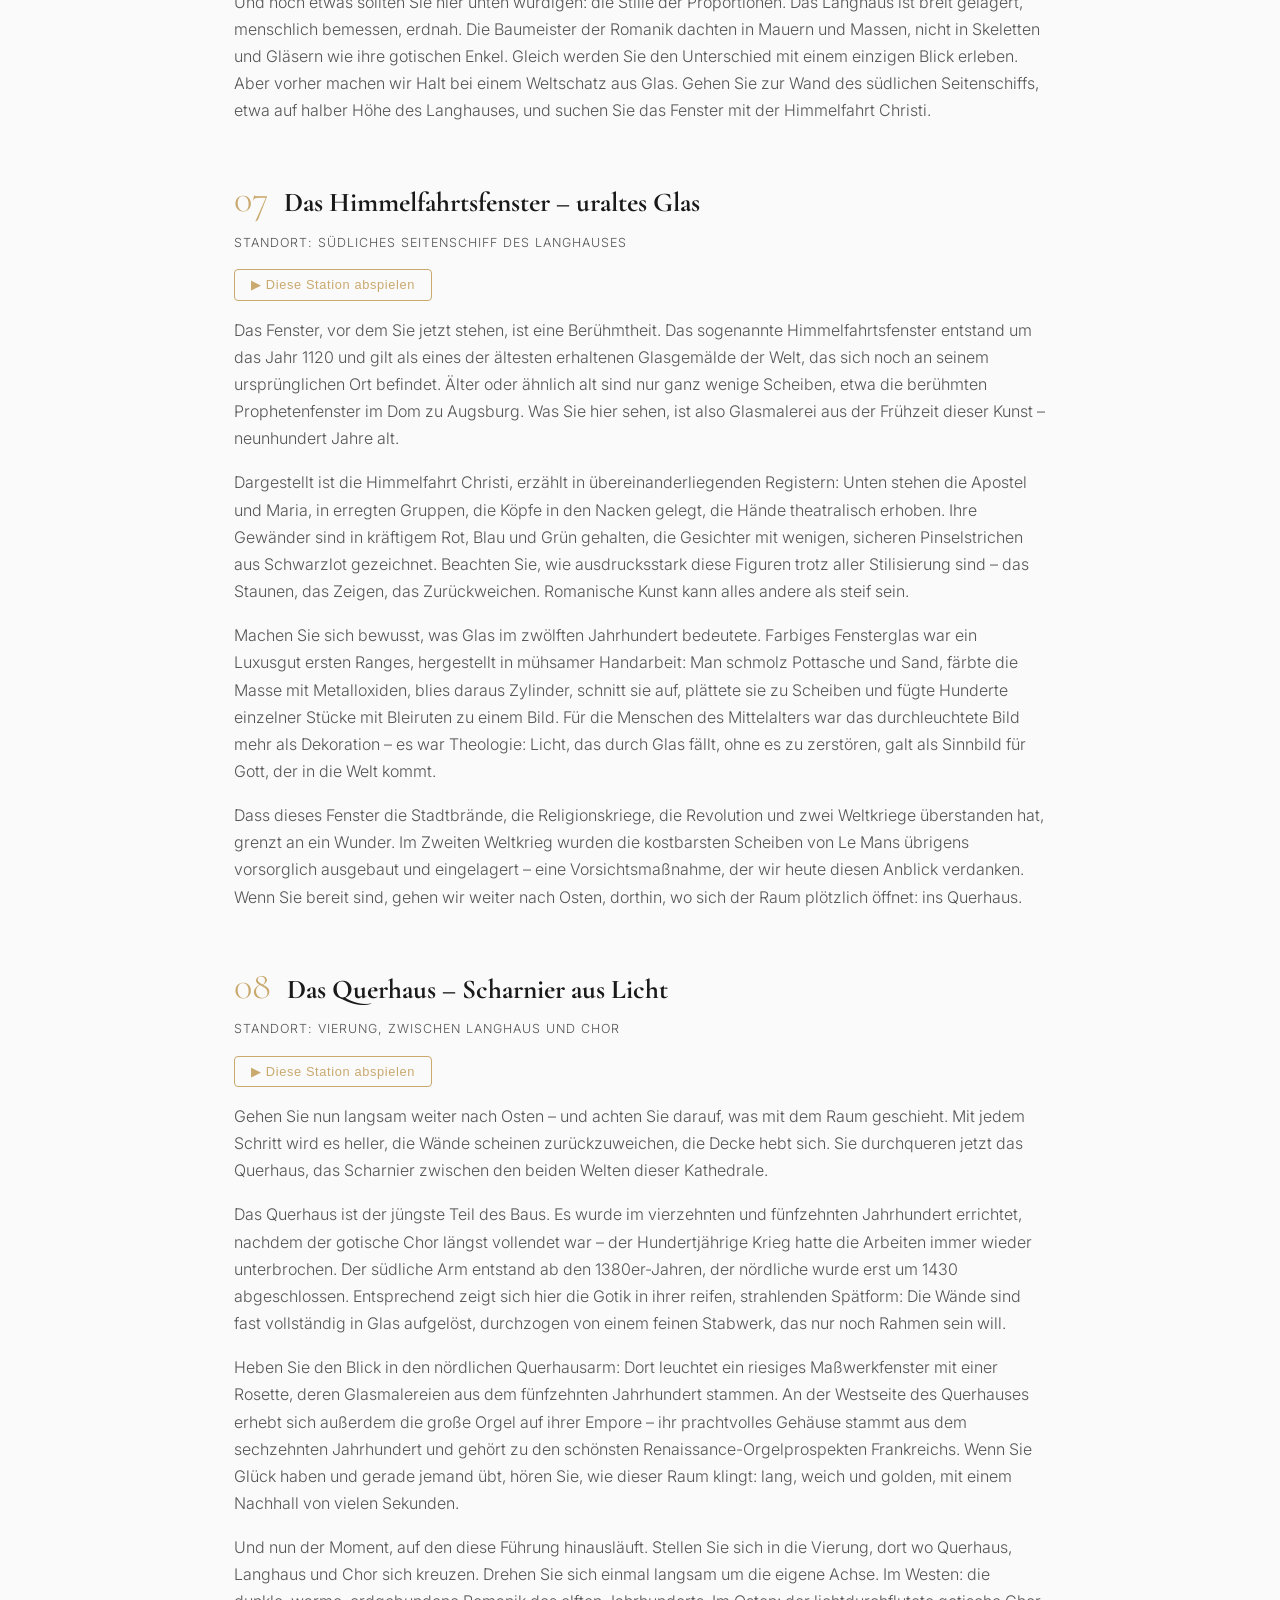
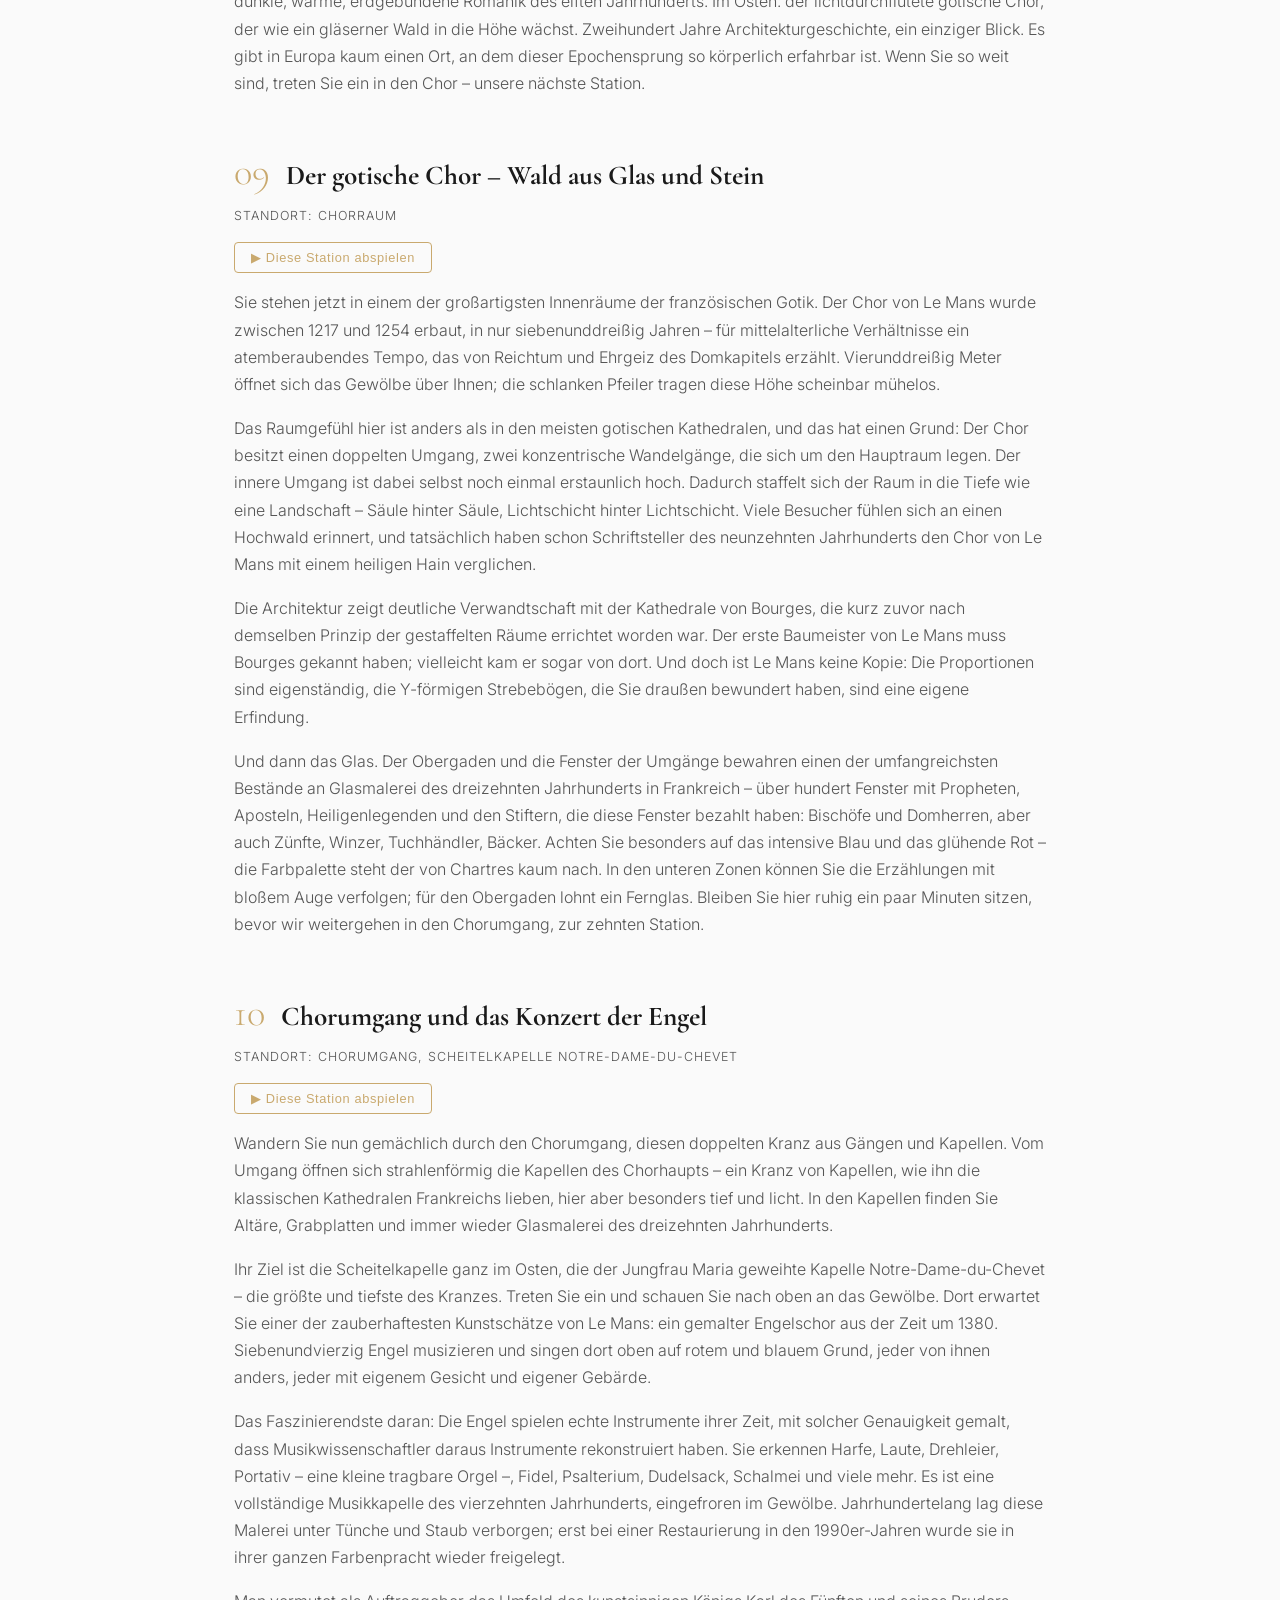
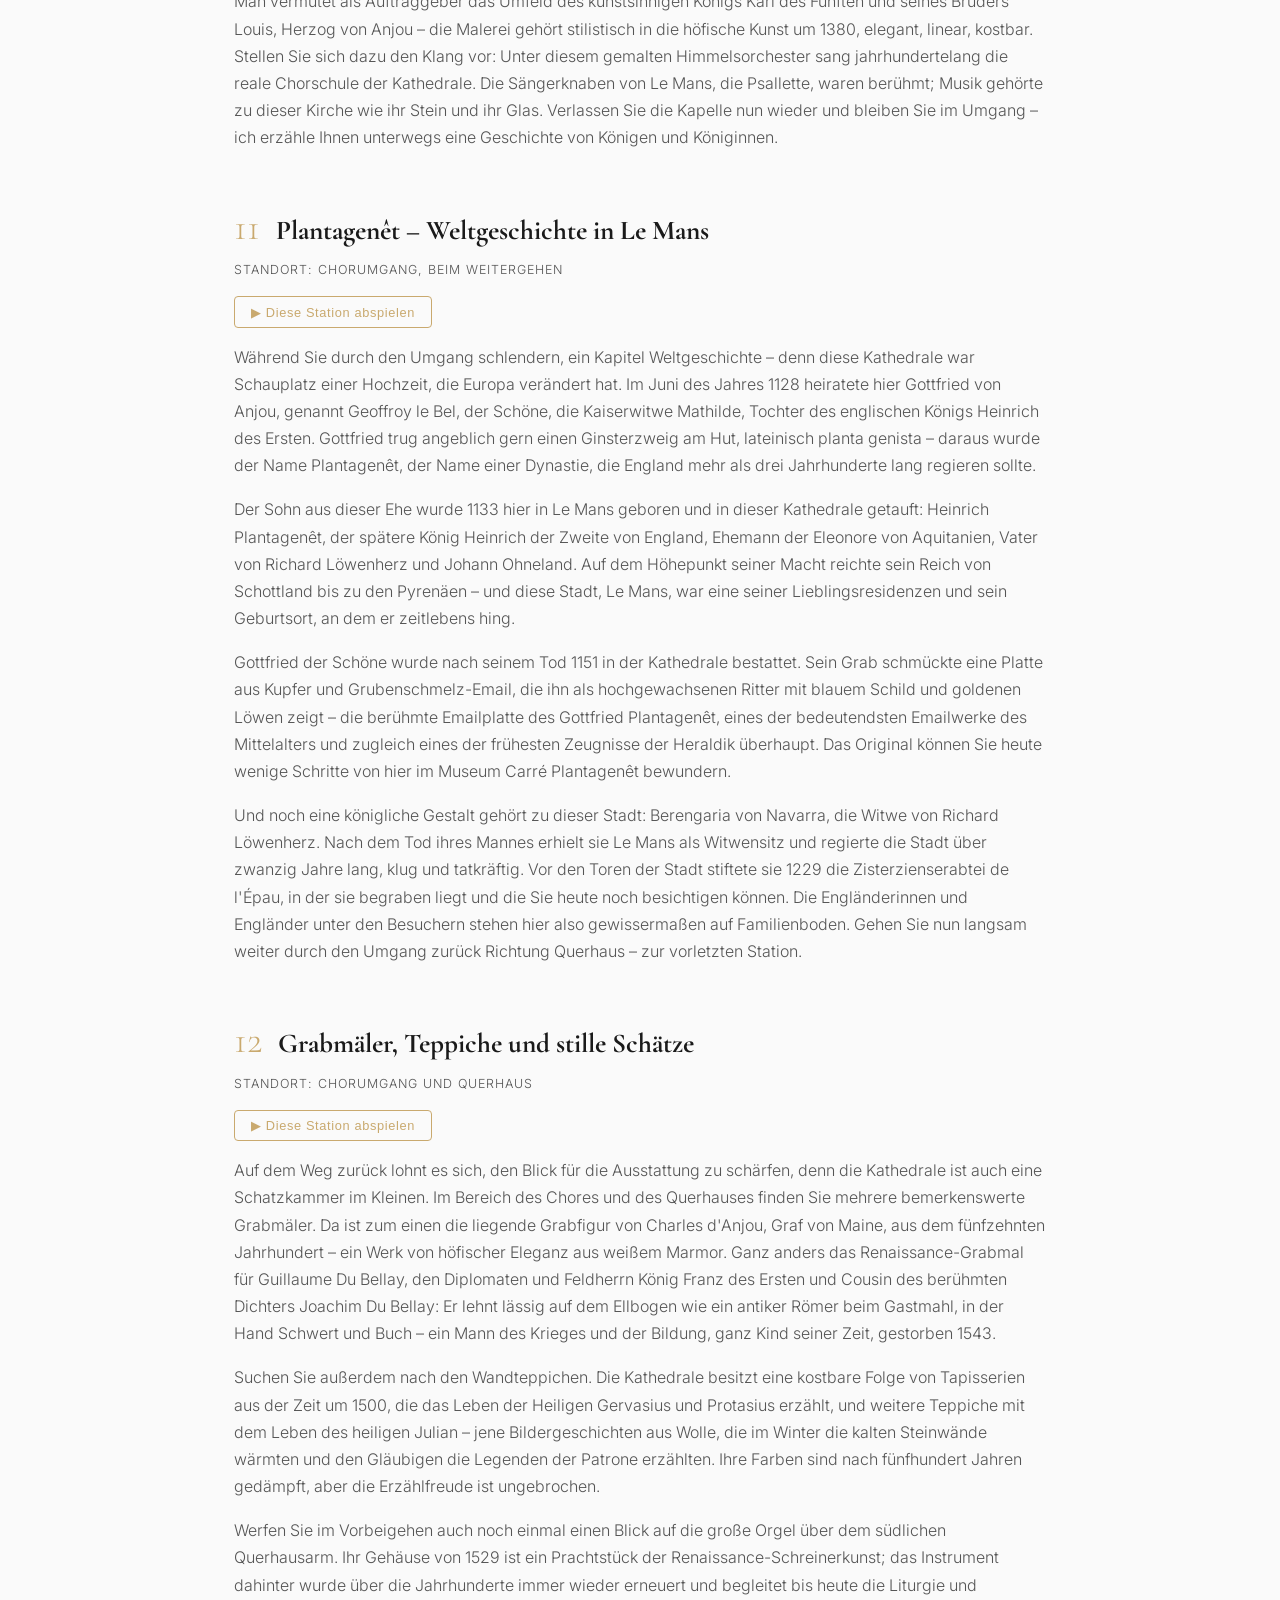
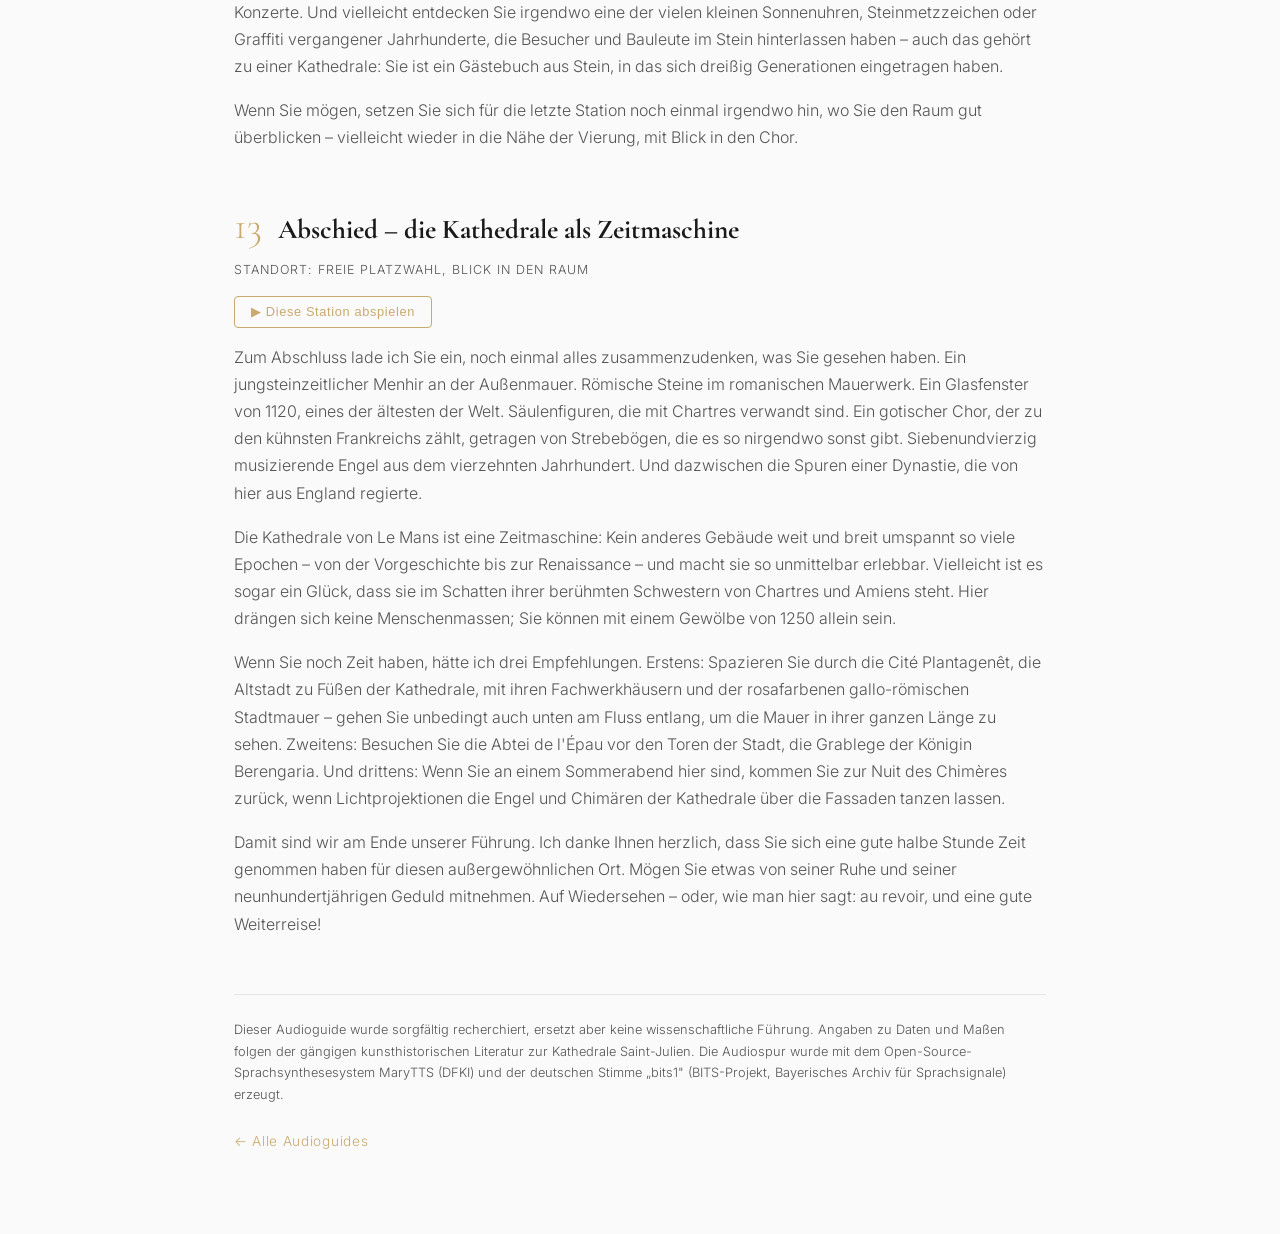
==== commit 7763a8b7: "Make this an audioguide site: new landing page, remove old personal site The repository is now the a" ====
--- a/audioguide-le-mans.html
+++ b/audioguide-le-mans.html
@@ -511,7 +511,7 @@
                 Angaben zu Daten und Maßen folgen der gängigen kunsthistorischen Literatur zur Kathedrale Saint-Julien.
                 Die Audiospur wurde mit dem Open-Source-Sprachsynthesesystem MaryTTS (DFKI) und der deutschen Stimme „bits1" (BITS-Projekt, Bayerisches Archiv für Sprachsignale) erzeugt.
             </p>
-            <a class="ag-back" href="index.html">← Zur Startseite</a>
+            <a class="ag-back" href="index.html">← Alle Audioguides</a>
         </div>
     </section>
 
